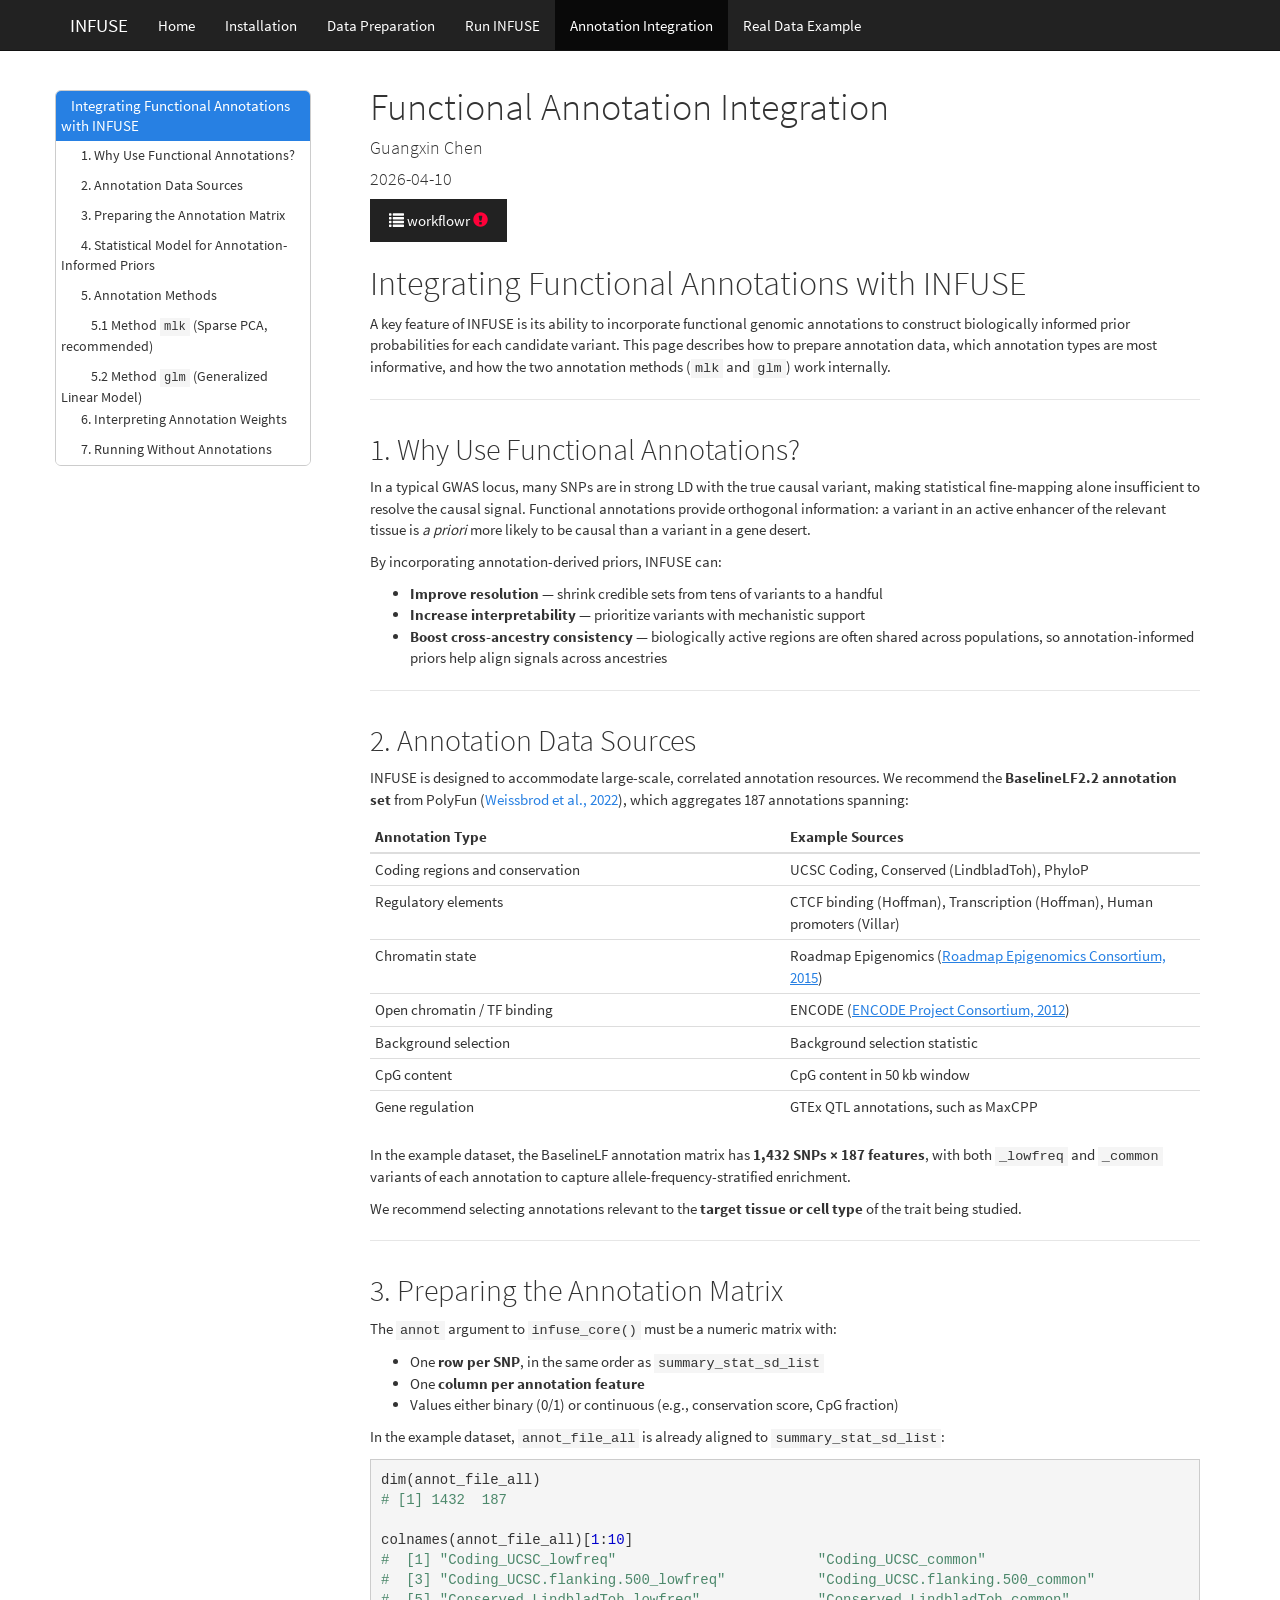
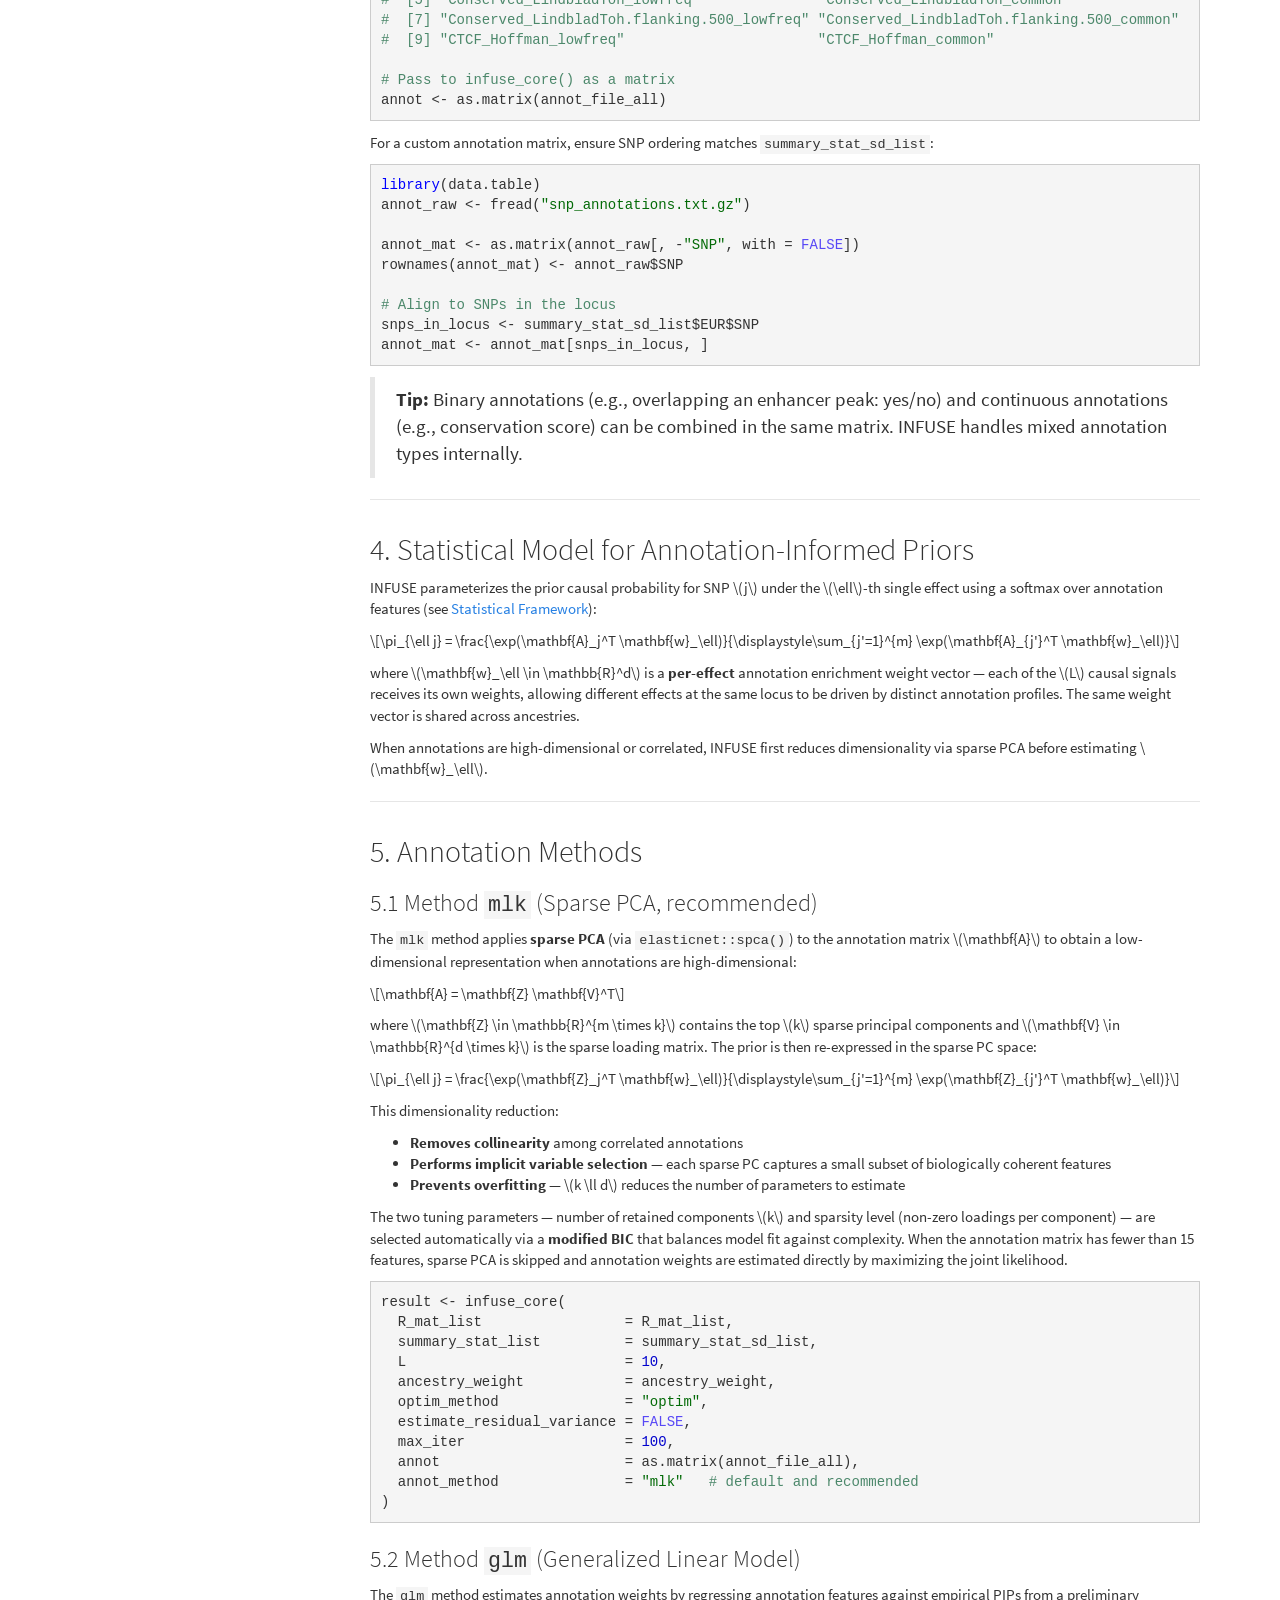
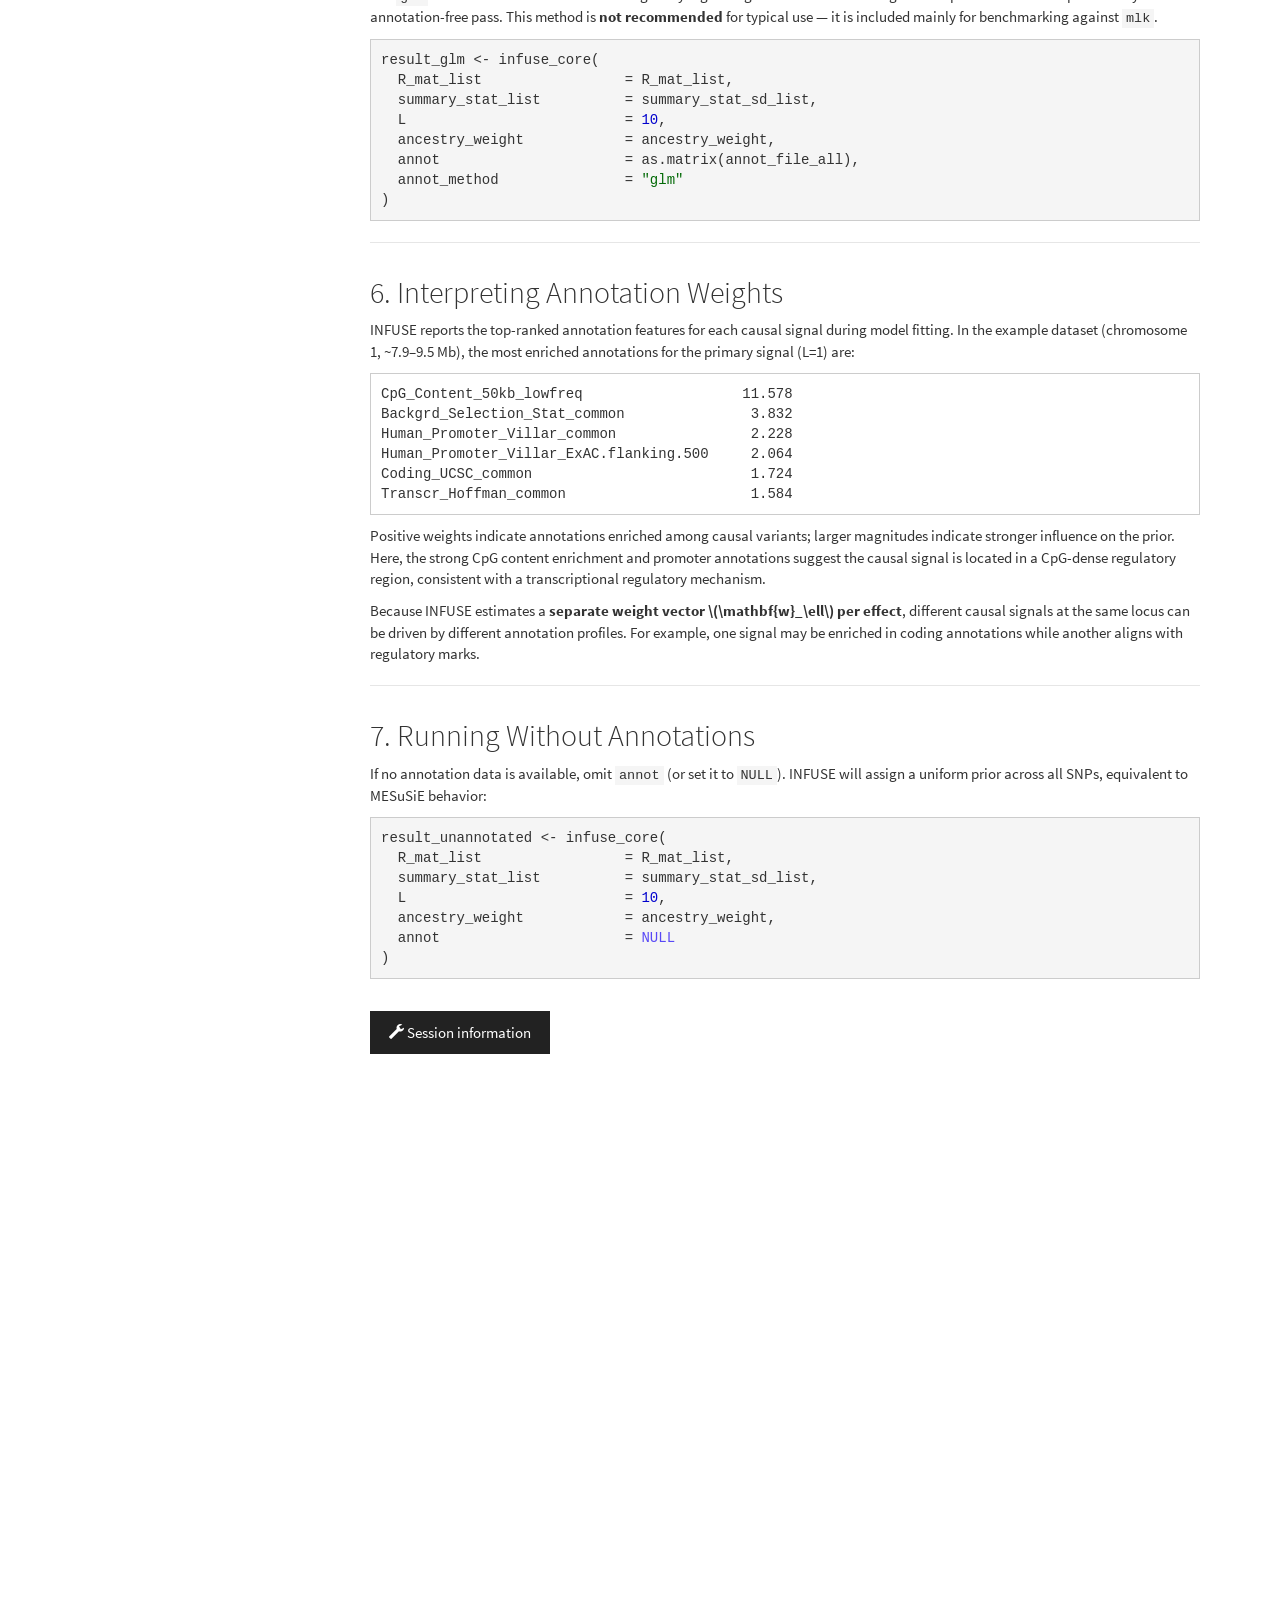
==== docs/annotation_integration.html @ 23356cb2 "Add INFUSE website (workflowr project) on gh-pages branch" ====
<!DOCTYPE html>

<html>

<head>

<meta charset="utf-8" />
<meta name="generator" content="pandoc" />
<meta http-equiv="X-UA-Compatible" content="IE=EDGE" />


<meta name="author" content="Guangxin Chen" />

<meta name="date" content="2026-04-10" />

<title>Functional Annotation Integration</title>

<script src="site_libs/header-attrs-2.28/header-attrs.js"></script>
<script src="site_libs/jquery-3.6.0/jquery-3.6.0.min.js"></script>
<meta name="viewport" content="width=device-width, initial-scale=1" />
<link href="site_libs/bootstrap-3.3.5/css/cosmo.min.css" rel="stylesheet" />
<script src="site_libs/bootstrap-3.3.5/js/bootstrap.min.js"></script>
<script src="site_libs/bootstrap-3.3.5/shim/html5shiv.min.js"></script>
<script src="site_libs/bootstrap-3.3.5/shim/respond.min.js"></script>
<style>h1 {font-size: 34px;}
       h1.title {font-size: 38px;}
       h2 {font-size: 30px;}
       h3 {font-size: 24px;}
       h4 {font-size: 18px;}
       h5 {font-size: 16px;}
       h6 {font-size: 12px;}
       code {color: inherit; background-color: rgba(0, 0, 0, 0.04);}
       pre:not([class]) { background-color: white }</style>
<script src="site_libs/jqueryui-1.13.2/jquery-ui.min.js"></script>
<link href="site_libs/tocify-1.9.1/jquery.tocify.css" rel="stylesheet" />
<script src="site_libs/tocify-1.9.1/jquery.tocify.js"></script>
<script src="site_libs/navigation-1.1/tabsets.js"></script>
<link href="site_libs/highlightjs-9.12.0/textmate.css" rel="stylesheet" />
<script src="site_libs/highlightjs-9.12.0/highlight.js"></script>

<link rel="icon" href="https://github.com/workflowr/workflowr-assets/raw/main/img/reproducible.png">
<!-- Add a small amount of space between sections. -->
<style type="text/css">
div.section {
  padding-top: 12px;
}
</style>



<style type="text/css">
  code{white-space: pre-wrap;}
  span.smallcaps{font-variant: small-caps;}
  span.underline{text-decoration: underline;}
  div.column{display: inline-block; vertical-align: top; width: 50%;}
  div.hanging-indent{margin-left: 1.5em; text-indent: -1.5em;}
  ul.task-list{list-style: none;}
    </style>

<style type="text/css">code{white-space: pre;}</style>
<script type="text/javascript">
if (window.hljs) {
  hljs.configure({languages: []});
  hljs.initHighlightingOnLoad();
  if (document.readyState && document.readyState === "complete") {
    window.setTimeout(function() { hljs.initHighlighting(); }, 0);
  }
}
</script>






<link rel="stylesheet" href="custom.css" type="text/css" />



<style type = "text/css">
.main-container {
  max-width: 940px;
  margin-left: auto;
  margin-right: auto;
}
img {
  max-width:100%;
}
.tabbed-pane {
  padding-top: 12px;
}
.html-widget {
  margin-bottom: 20px;
}
button.code-folding-btn:focus {
  outline: none;
}
summary {
  display: list-item;
}
details > summary > p:only-child {
  display: inline;
}
pre code {
  padding: 0;
}
</style>


<style type="text/css">
.dropdown-submenu {
  position: relative;
}
.dropdown-submenu>.dropdown-menu {
  top: 0;
  left: 100%;
  margin-top: -6px;
  margin-left: -1px;
  border-radius: 0 6px 6px 6px;
}
.dropdown-submenu:hover>.dropdown-menu {
  display: block;
}
.dropdown-submenu>a:after {
  display: block;
  content: " ";
  float: right;
  width: 0;
  height: 0;
  border-color: transparent;
  border-style: solid;
  border-width: 5px 0 5px 5px;
  border-left-color: #cccccc;
  margin-top: 5px;
  margin-right: -10px;
}
.dropdown-submenu:hover>a:after {
  border-left-color: #adb5bd;
}
.dropdown-submenu.pull-left {
  float: none;
}
.dropdown-submenu.pull-left>.dropdown-menu {
  left: -100%;
  margin-left: 10px;
  border-radius: 6px 0 6px 6px;
}
</style>

<script type="text/javascript">
// manage active state of menu based on current page
$(document).ready(function () {
  // active menu anchor
  href = window.location.pathname
  href = href.substr(href.lastIndexOf('/') + 1)
  if (href === "")
    href = "index.html";
  var menuAnchor = $('a[href="' + href + '"]');

  // mark the anchor link active (and if it's in a dropdown, also mark that active)
  var dropdown = menuAnchor.closest('li.dropdown');
  if (window.bootstrap) { // Bootstrap 4+
    menuAnchor.addClass('active');
    dropdown.find('> .dropdown-toggle').addClass('active');
  } else { // Bootstrap 3
    menuAnchor.parent().addClass('active');
    dropdown.addClass('active');
  }

  // Navbar adjustments
  var navHeight = $(".navbar").first().height() + 15;
  var style = document.createElement('style');
  var pt = "padding-top: " + navHeight + "px; ";
  var mt = "margin-top: -" + navHeight + "px; ";
  var css = "";
  // offset scroll position for anchor links (for fixed navbar)
  for (var i = 1; i <= 6; i++) {
    css += ".section h" + i + "{ " + pt + mt + "}\n";
  }
  style.innerHTML = "body {" + pt + "padding-bottom: 40px; }\n" + css;
  document.head.appendChild(style);
});
</script>

<!-- tabsets -->

<style type="text/css">
.tabset-dropdown > .nav-tabs {
  display: inline-table;
  max-height: 500px;
  min-height: 44px;
  overflow-y: auto;
  border: 1px solid #ddd;
  border-radius: 4px;
}

.tabset-dropdown > .nav-tabs > li.active:before, .tabset-dropdown > .nav-tabs.nav-tabs-open:before {
  content: "\e259";
  font-family: 'Glyphicons Halflings';
  display: inline-block;
  padding: 10px;
  border-right: 1px solid #ddd;
}

.tabset-dropdown > .nav-tabs.nav-tabs-open > li.active:before {
  content: "\e258";
  font-family: 'Glyphicons Halflings';
  border: none;
}

.tabset-dropdown > .nav-tabs > li.active {
  display: block;
}

.tabset-dropdown > .nav-tabs > li > a,
.tabset-dropdown > .nav-tabs > li > a:focus,
.tabset-dropdown > .nav-tabs > li > a:hover {
  border: none;
  display: inline-block;
  border-radius: 4px;
  background-color: transparent;
}

.tabset-dropdown > .nav-tabs.nav-tabs-open > li {
  display: block;
  float: none;
}

.tabset-dropdown > .nav-tabs > li {
  display: none;
}
</style>

<!-- code folding -->



<style type="text/css">

#TOC {
  margin: 25px 0px 20px 0px;
}
@media (max-width: 768px) {
#TOC {
  position: relative;
  width: 100%;
}
}

@media print {
.toc-content {
  /* see https://github.com/w3c/csswg-drafts/issues/4434 */
  float: right;
}
}

.toc-content {
  padding-left: 30px;
  padding-right: 40px;
}

div.main-container {
  max-width: 1200px;
}

div.tocify {
  width: 20%;
  max-width: 260px;
  max-height: 85%;
}

@media (min-width: 768px) and (max-width: 991px) {
  div.tocify {
    width: 25%;
  }
}

@media (max-width: 767px) {
  div.tocify {
    width: 100%;
    max-width: none;
  }
}

.tocify ul, .tocify li {
  line-height: 20px;
}

.tocify-subheader .tocify-item {
  font-size: 0.90em;
}

.tocify .list-group-item {
  border-radius: 0px;
}


</style>



</head>

<body>


<div class="container-fluid main-container">


<!-- setup 3col/9col grid for toc_float and main content  -->
<div class="row">
<div class="col-xs-12 col-sm-4 col-md-3">
<div id="TOC" class="tocify">
</div>
</div>

<div class="toc-content col-xs-12 col-sm-8 col-md-9">




<div class="navbar navbar-default  navbar-fixed-top" role="navigation">
  <div class="container">
    <div class="navbar-header">
      <button type="button" class="navbar-toggle collapsed" data-toggle="collapse" data-bs-toggle="collapse" data-target="#navbar" data-bs-target="#navbar">
        <span class="icon-bar"></span>
        <span class="icon-bar"></span>
        <span class="icon-bar"></span>
      </button>
      <a class="navbar-brand" href="index.html">INFUSE</a>
    </div>
    <div id="navbar" class="navbar-collapse collapse">
      <ul class="nav navbar-nav">
        <li>
  <a href="index.html">Home</a>
</li>
<li>
  <a href="installation.html">Installation</a>
</li>
<li>
  <a href="Data_prepare.html">Data Preparation</a>
</li>
<li>
  <a href="Run_INFUSE.html">Run INFUSE</a>
</li>
<li>
  <a href="annotation_integration.html">Annotation Integration</a>
</li>
<li>
  <a href="real_data_example.html">Real Data Example</a>
</li>
      </ul>
      <ul class="nav navbar-nav navbar-right">
        
      </ul>
    </div><!--/.nav-collapse -->
  </div><!--/.container -->
</div><!--/.navbar -->

<div id="header">



<h1 class="title toc-ignore">Functional Annotation Integration</h1>
<h4 class="author">Guangxin Chen</h4>
<h4 class="date">2026-04-10</h4>

</div>


<p>
<button type="button" class="btn btn-default btn-workflowr btn-workflowr-report" data-toggle="collapse" data-target="#workflowr-report">
<span class="glyphicon glyphicon-list" aria-hidden="true"></span>
workflowr <span class="glyphicon glyphicon-exclamation-sign text-danger"
aria-hidden="true"></span>
</button>
</p>
<div id="workflowr-report" class="collapse">
<ul class="nav nav-tabs">
<li class="active">
<a data-toggle="tab" href="#summary">Summary</a>
</li>
<li>
<a data-toggle="tab" href="#checks"> Checks <span
class="glyphicon glyphicon-exclamation-sign text-danger"
aria-hidden="true"></span> </a>
</li>
<li>
<a data-toggle="tab" href="#versions">Past versions</a>
</li>
</ul>
<div class="tab-content">
<div id="summary" class="tab-pane fade in active">
<p>
<strong>Last updated:</strong> 2026-05-20
</p>
<p>
<strong>Checks:</strong> <span
class="glyphicon glyphicon-ok text-success" aria-hidden="true"></span> 6
<span class="glyphicon glyphicon-exclamation-sign text-danger"
aria-hidden="true"></span> 1
</p>
<p>
<strong>Knit directory:</strong> <code>INFUSE_website/</code> <span
class="glyphicon glyphicon-question-sign" aria-hidden="true"
title="This is the local directory in which the code in this file was executed.">
</span>
</p>
<p>
This reproducible <a href="https://rmarkdown.rstudio.com">R Markdown</a>
analysis was created with <a
  href="https://github.com/workflowr/workflowr">workflowr</a> (version
1.7.2). The <em>Checks</em> tab describes the reproducibility checks
that were applied when the results were created. The <em>Past
versions</em> tab lists the development history.
</p>
<hr>
</div>
<div id="checks" class="tab-pane fade">
<div id="workflowr-checks" class="panel-group">
<div class="panel panel-default">
<div class="panel-heading">
<p class="panel-title">
<a data-toggle="collapse" data-parent="#workflowr-checks" href="#strongRMarkdownfilestronguncommittedchanges">
<span class="glyphicon glyphicon-exclamation-sign text-danger"
aria-hidden="true"></span> <strong>R Markdown file:</strong> uncommitted
changes </a>
</p>
</div>
<div id="strongRMarkdownfilestronguncommittedchanges"
class="panel-collapse collapse">
<div class="panel-body">
<p>The R Markdown is untracked by Git. To know which version of the R
Markdown file created these results, you’ll want to first commit it to
the Git repo. If you’re still working on the analysis, you can ignore
this warning. When you’re finished, you can run
<code>wflow_publish</code> to commit the R Markdown file and build the
HTML.</p>
</div>
</div>
</div>
<div class="panel panel-default">
<div class="panel-heading">
<p class="panel-title">
<a data-toggle="collapse" data-parent="#workflowr-checks" href="#strongEnvironmentstrongempty">
<span class="glyphicon glyphicon-ok text-success"
aria-hidden="true"></span> <strong>Environment:</strong> empty </a>
</p>
</div>
<div id="strongEnvironmentstrongempty" class="panel-collapse collapse">
<div class="panel-body">
<p>Great job! The global environment was empty. Objects defined in the
global environment can affect the analysis in your R Markdown file in
unknown ways. For reproduciblity it’s best to always run the code in an
empty environment.</p>
</div>
</div>
</div>
<div class="panel panel-default">
<div class="panel-heading">
<p class="panel-title">
<a data-toggle="collapse" data-parent="#workflowr-checks" href="#strongSeedstrongcodesetseed20260410code">
<span class="glyphicon glyphicon-ok text-success"
aria-hidden="true"></span> <strong>Seed:</strong>
<code>set.seed(20260410)</code> </a>
</p>
</div>
<div id="strongSeedstrongcodesetseed20260410code"
class="panel-collapse collapse">
<div class="panel-body">
<p>The command <code>set.seed(20260410)</code> was run prior to running
the code in the R Markdown file. Setting a seed ensures that any results
that rely on randomness, e.g. subsampling or permutations, are
reproducible.</p>
</div>
</div>
</div>
<div class="panel panel-default">
<div class="panel-heading">
<p class="panel-title">
<a data-toggle="collapse" data-parent="#workflowr-checks" href="#strongSessioninformationstrongrecorded">
<span class="glyphicon glyphicon-ok text-success"
aria-hidden="true"></span> <strong>Session information:</strong>
recorded </a>
</p>
</div>
<div id="strongSessioninformationstrongrecorded"
class="panel-collapse collapse">
<div class="panel-body">
<p>Great job! Recording the operating system, R version, and package
versions is critical for reproducibility.</p>
</div>
</div>
</div>
<div class="panel panel-default">
<div class="panel-heading">
<p class="panel-title">
<a data-toggle="collapse" data-parent="#workflowr-checks" href="#strongCachestrongnone">
<span class="glyphicon glyphicon-ok text-success"
aria-hidden="true"></span> <strong>Cache:</strong> none </a>
</p>
</div>
<div id="strongCachestrongnone" class="panel-collapse collapse">
<div class="panel-body">
<p>Nice! There were no cached chunks for this analysis, so you can be
confident that you successfully produced the results during this
run.</p>
</div>
</div>
</div>
<div class="panel panel-default">
<div class="panel-heading">
<p class="panel-title">
<a data-toggle="collapse" data-parent="#workflowr-checks" href="#strongFilepathsstrongrelative">
<span class="glyphicon glyphicon-ok text-success"
aria-hidden="true"></span> <strong>File paths:</strong> relative </a>
</p>
</div>
<div id="strongFilepathsstrongrelative" class="panel-collapse collapse">
<div class="panel-body">
<p>Great job! Using relative paths to the files within your workflowr
project makes it easier to run your code on other machines.</p>
</div>
</div>
</div>
<div class="panel panel-default">
<div class="panel-heading">
<p class="panel-title">
<a data-toggle="collapse" data-parent="#workflowr-checks" href="#strongRepositoryversionstrongf46ac6d">
<span class="glyphicon glyphicon-ok text-success"
aria-hidden="true"></span> <strong>Repository version:</strong> f46ac6d
</a>
</p>
</div>
<div id="strongRepositoryversionstrongf46ac6d"
class="panel-collapse collapse">
<div class="panel-body">
<p>
Great! You are using Git for version control. Tracking code development
and connecting the code version to the results is critical for
reproducibility.
</p>
<p>
The results in this page were generated with repository version f46ac6d.
See the <em>Past versions</em> tab to see a history of the changes made
to the R Markdown and HTML files.
</p>
<p>
Note that you need to be careful to ensure that all relevant files for
the analysis have been committed to Git prior to generating the results
(you can use <code>wflow_publish</code> or
<code>wflow_git_commit</code>). workflowr only checks the R Markdown
file, but you know if there are other scripts or data files that it
depends on. Below is the status of the Git repository when the results
were generated:
</p>
<pre><code>
Ignored files:
    Ignored:    .claude/
    Ignored:    analysis/INFUSE.png

Untracked files:
    Untracked:  MAFPC_method_guangxin_revision_4.docx
    Untracked:  analysis/Data_prepare.Rmd
    Untracked:  analysis/Run_INFUSE.Rmd
    Untracked:  analysis/annotation_integration.Rmd
    Untracked:  analysis/custom.css
    Untracked:  analysis/installation.Rmd
    Untracked:  analysis/real_data_example.Rmd
    Untracked:  build_site.R
    Untracked:  code/data_prep_utils.R
    Untracked:  code/plot_utils.R

Unstaged changes:
    Modified:   analysis/_site.yml

</code></pre>
<p>
Note that any generated files, e.g. HTML, png, CSS, etc., are not
included in this status report because it is ok for generated content to
have uncommitted changes.
</p>
</div>
</div>
</div>
</div>
<hr>
</div>
<div id="versions" class="tab-pane fade">
<p>
There are no past versions. Publish this analysis with
<code>wflow_publish()</code> to start tracking its development.
</p>
<hr>
</div>
</div>
</div>
<div id="integrating-functional-annotations-with-infuse"
class="section level1">
<h1>Integrating Functional Annotations with INFUSE</h1>
<p>A key feature of INFUSE is its ability to incorporate functional
genomic annotations to construct biologically informed prior
probabilities for each candidate variant. This page describes how to
prepare annotation data, which annotation types are most informative,
and how the two annotation methods (<code>mlk</code> and
<code>glm</code>) work internally.</p>
<hr />
<div id="why-use-functional-annotations" class="section level2">
<h2>1. Why Use Functional Annotations?</h2>
<p>In a typical GWAS locus, many SNPs are in strong LD with the true
causal variant, making statistical fine-mapping alone insufficient to
resolve the causal signal. Functional annotations provide orthogonal
information: a variant in an active enhancer of the relevant tissue is
<em>a priori</em> more likely to be causal than a variant in a gene
desert.</p>
<p>By incorporating annotation-derived priors, INFUSE can:</p>
<ul>
<li><strong>Improve resolution</strong> — shrink credible sets from tens
of variants to a handful</li>
<li><strong>Increase interpretability</strong> — prioritize variants
with mechanistic support</li>
<li><strong>Boost cross-ancestry consistency</strong> — biologically
active regions are often shared across populations, so
annotation-informed priors help align signals across ancestries</li>
</ul>
<hr />
</div>
<div id="annotation-data-sources" class="section level2">
<h2>2. Annotation Data Sources</h2>
<p>INFUSE is designed to accommodate large-scale, correlated annotation
resources. We recommend the <strong>BaselineLF2.2 annotation
set</strong> from PolyFun (<a
href="https://www.nature.com/articles/s41588-020-00735-5">Weissbrod et
al., 2022</a>), which aggregates 187 annotations spanning:</p>
<table>
<colgroup>
<col width="50%" />
<col width="50%" />
</colgroup>
<thead>
<tr class="header">
<th align="left">Annotation Type</th>
<th align="left">Example Sources</th>
</tr>
</thead>
<tbody>
<tr class="odd">
<td align="left">Coding regions and conservation</td>
<td align="left">UCSC Coding, Conserved (LindbladToh), PhyloP</td>
</tr>
<tr class="even">
<td align="left">Regulatory elements</td>
<td align="left">CTCF binding (Hoffman), Transcription (Hoffman), Human
promoters (Villar)</td>
</tr>
<tr class="odd">
<td align="left">Chromatin state</td>
<td align="left">Roadmap Epigenomics (<a
href="https://doi.org/10.1038/nature14248">Roadmap Epigenomics
Consortium, 2015</a>)</td>
</tr>
<tr class="even">
<td align="left">Open chromatin / TF binding</td>
<td align="left">ENCODE (<a
href="https://doi.org/10.1038/nature11247">ENCODE Project Consortium,
2012</a>)</td>
</tr>
<tr class="odd">
<td align="left">Background selection</td>
<td align="left">Background selection statistic</td>
</tr>
<tr class="even">
<td align="left">CpG content</td>
<td align="left">CpG content in 50 kb window</td>
</tr>
<tr class="odd">
<td align="left">Gene regulation</td>
<td align="left">GTEx QTL annotations, such as MaxCPP</td>
</tr>
</tbody>
</table>
<p>In the example dataset, the BaselineLF annotation matrix has
<strong>1,432 SNPs × 187 features</strong>, with both
<code>_lowfreq</code> and <code>_common</code> variants of each
annotation to capture allele-frequency-stratified enrichment.</p>
<p>We recommend selecting annotations relevant to the <strong>target
tissue or cell type</strong> of the trait being studied.</p>
<hr />
</div>
<div id="preparing-the-annotation-matrix" class="section level2">
<h2>3. Preparing the Annotation Matrix</h2>
<p>The <code>annot</code> argument to <code>infuse_core()</code> must be
a numeric matrix with:</p>
<ul>
<li>One <strong>row per SNP</strong>, in the same order as
<code>summary_stat_sd_list</code></li>
<li>One <strong>column per annotation feature</strong></li>
<li>Values either binary (0/1) or continuous (e.g., conservation score,
CpG fraction)</li>
</ul>
<p>In the example dataset, <code>annot_file_all</code> is already
aligned to <code>summary_stat_sd_list</code>:</p>
<pre class="r"><code>dim(annot_file_all)
# [1] 1432  187

colnames(annot_file_all)[1:10]
#  [1] &quot;Coding_UCSC_lowfreq&quot;                        &quot;Coding_UCSC_common&quot;
#  [3] &quot;Coding_UCSC.flanking.500_lowfreq&quot;           &quot;Coding_UCSC.flanking.500_common&quot;
#  [5] &quot;Conserved_LindbladToh_lowfreq&quot;              &quot;Conserved_LindbladToh_common&quot;
#  [7] &quot;Conserved_LindbladToh.flanking.500_lowfreq&quot; &quot;Conserved_LindbladToh.flanking.500_common&quot;
#  [9] &quot;CTCF_Hoffman_lowfreq&quot;                       &quot;CTCF_Hoffman_common&quot;

# Pass to infuse_core() as a matrix
annot &lt;- as.matrix(annot_file_all)</code></pre>
<p>For a custom annotation matrix, ensure SNP ordering matches
<code>summary_stat_sd_list</code>:</p>
<pre class="r"><code>library(data.table)
annot_raw &lt;- fread(&quot;snp_annotations.txt.gz&quot;)

annot_mat &lt;- as.matrix(annot_raw[, -&quot;SNP&quot;, with = FALSE])
rownames(annot_mat) &lt;- annot_raw$SNP

# Align to SNPs in the locus
snps_in_locus &lt;- summary_stat_sd_list$EUR$SNP
annot_mat &lt;- annot_mat[snps_in_locus, ]</code></pre>
<blockquote>
<p><strong>Tip:</strong> Binary annotations (e.g., overlapping an
enhancer peak: yes/no) and continuous annotations (e.g., conservation
score) can be combined in the same matrix. INFUSE handles mixed
annotation types internally.</p>
</blockquote>
<hr />
</div>
<div id="statistical-model-for-annotation-informed-priors"
class="section level2">
<h2>4. Statistical Model for Annotation-Informed Priors</h2>
<p>INFUSE parameterizes the prior causal probability for SNP <span
class="math inline">\(j\)</span> under the <span
class="math inline">\(\ell\)</span>-th single effect using a softmax
over annotation features (see <a href="index.html">Statistical
Framework</a>):</p>
<p><span class="math display">\[\pi_{\ell j} = \frac{\exp(\mathbf{A}_j^T
\mathbf{w}_\ell)}{\displaystyle\sum_{j&#39;=1}^{m}
\exp(\mathbf{A}_{j&#39;}^T \mathbf{w}_\ell)}\]</span></p>
<p>where <span class="math inline">\(\mathbf{w}_\ell \in
\mathbb{R}^d\)</span> is a <strong>per-effect</strong> annotation
enrichment weight vector — each of the <span
class="math inline">\(L\)</span> causal signals receives its own
weights, allowing different effects at the same locus to be driven by
distinct annotation profiles. The same weight vector is shared across
ancestries.</p>
<p>When annotations are high-dimensional or correlated, INFUSE first
reduces dimensionality via sparse PCA before estimating <span
class="math inline">\(\mathbf{w}_\ell\)</span>.</p>
<hr />
</div>
<div id="annotation-methods" class="section level2">
<h2>5. Annotation Methods</h2>
<div id="method-mlk-sparse-pca-recommended" class="section level3">
<h3>5.1 Method <code>mlk</code> (Sparse PCA, recommended)</h3>
<p>The <code>mlk</code> method applies <strong>sparse PCA</strong> (via
<code>elasticnet::spca()</code>) to the annotation matrix <span
class="math inline">\(\mathbf{A}\)</span> to obtain a low-dimensional
representation when annotations are high-dimensional:</p>
<p><span class="math display">\[\mathbf{A} = \mathbf{Z}
\mathbf{V}^T\]</span></p>
<p>where <span class="math inline">\(\mathbf{Z} \in \mathbb{R}^{m \times
k}\)</span> contains the top <span class="math inline">\(k\)</span>
sparse principal components and <span class="math inline">\(\mathbf{V}
\in \mathbb{R}^{d \times k}\)</span> is the sparse loading matrix. The
prior is then re-expressed in the sparse PC space:</p>
<p><span class="math display">\[\pi_{\ell j} = \frac{\exp(\mathbf{Z}_j^T
\mathbf{w}_\ell)}{\displaystyle\sum_{j&#39;=1}^{m}
\exp(\mathbf{Z}_{j&#39;}^T \mathbf{w}_\ell)}\]</span></p>
<p>This dimensionality reduction:</p>
<ul>
<li><strong>Removes collinearity</strong> among correlated
annotations</li>
<li><strong>Performs implicit variable selection</strong> — each sparse
PC captures a small subset of biologically coherent features</li>
<li><strong>Prevents overfitting</strong> — <span
class="math inline">\(k \ll d\)</span> reduces the number of parameters
to estimate</li>
</ul>
<p>The two tuning parameters — number of retained components <span
class="math inline">\(k\)</span> and sparsity level (non-zero loadings
per component) — are selected automatically via a <strong>modified
BIC</strong> that balances model fit against complexity. When the
annotation matrix has fewer than 15 features, sparse PCA is skipped and
annotation weights are estimated directly by maximizing the joint
likelihood.</p>
<pre class="r"><code>result &lt;- infuse_core(
  R_mat_list                 = R_mat_list,
  summary_stat_list          = summary_stat_sd_list,
  L                          = 10,
  ancestry_weight            = ancestry_weight,
  optim_method               = &quot;optim&quot;,
  estimate_residual_variance = FALSE,
  max_iter                   = 100,
  annot                      = as.matrix(annot_file_all),
  annot_method               = &quot;mlk&quot;   # default and recommended
)</code></pre>
</div>
<div id="method-glm-generalized-linear-model" class="section level3">
<h3>5.2 Method <code>glm</code> (Generalized Linear Model)</h3>
<p>The <code>glm</code> method estimates annotation weights by
regressing annotation features against empirical PIPs from a preliminary
annotation-free pass. This method is <strong>not recommended</strong>
for typical use — it is included mainly for benchmarking against
<code>mlk</code>.</p>
<pre class="r"><code>result_glm &lt;- infuse_core(
  R_mat_list                 = R_mat_list,
  summary_stat_list          = summary_stat_sd_list,
  L                          = 10,
  ancestry_weight            = ancestry_weight,
  annot                      = as.matrix(annot_file_all),
  annot_method               = &quot;glm&quot;
)</code></pre>
<hr />
</div>
</div>
<div id="interpreting-annotation-weights" class="section level2">
<h2>6. Interpreting Annotation Weights</h2>
<p>INFUSE reports the top-ranked annotation features for each causal
signal during model fitting. In the example dataset (chromosome 1,
~7.9–9.5 Mb), the most enriched annotations for the primary signal (L=1)
are:</p>
<pre><code>CpG_Content_50kb_lowfreq                   11.578
Backgrd_Selection_Stat_common               3.832
Human_Promoter_Villar_common                2.228
Human_Promoter_Villar_ExAC.flanking.500     2.064
Coding_UCSC_common                          1.724
Transcr_Hoffman_common                      1.584</code></pre>
<p>Positive weights indicate annotations enriched among causal variants;
larger magnitudes indicate stronger influence on the prior. Here, the
strong CpG content enrichment and promoter annotations suggest the
causal signal is located in a CpG-dense regulatory region, consistent
with a transcriptional regulatory mechanism.</p>
<p>Because INFUSE estimates a <strong>separate weight vector <span
class="math inline">\(\mathbf{w}_\ell\)</span> per effect</strong>,
different causal signals at the same locus can be driven by different
annotation profiles. For example, one signal may be enriched in coding
annotations while another aligns with regulatory marks.</p>
<hr />
</div>
<div id="running-without-annotations" class="section level2">
<h2>7. Running Without Annotations</h2>
<p>If no annotation data is available, omit <code>annot</code> (or set
it to <code>NULL</code>). INFUSE will assign a uniform prior across all
SNPs, equivalent to MESuSiE behavior:</p>
<pre class="r"><code>result_unannotated &lt;- infuse_core(
  R_mat_list                 = R_mat_list,
  summary_stat_list          = summary_stat_sd_list,
  L                          = 10,
  ancestry_weight            = ancestry_weight,
  annot                      = NULL
)</code></pre>
<br>
<p>
<button type="button" class="btn btn-default btn-workflowr btn-workflowr-sessioninfo" data-toggle="collapse" data-target="#workflowr-sessioninfo" style="display: block;">
<span class="glyphicon glyphicon-wrench" aria-hidden="true"></span>
Session information
</button>
</p>
<div id="workflowr-sessioninfo" class="collapse">
<pre class="r"><code>sessionInfo()</code></pre>
<pre><code>R version 4.2.2 (2022-10-31)
Platform: x86_64-pc-linux-gnu (64-bit)
Running under: Rocky Linux 8.10 (Green Obsidian)

Matrix products: default
BLAS/LAPACK: /apps/spack/negishi/apps/openblas/0.3.21-gcc-12.2.0-lzvicim/lib/libopenblas_zenp-r0.3.21.so

locale:
 [1] LC_CTYPE=en_US.UTF-8       LC_NUMERIC=C              
 [3] LC_TIME=en_US.UTF-8        LC_COLLATE=en_US.UTF-8    
 [5] LC_MONETARY=en_US.UTF-8    LC_MESSAGES=en_US.UTF-8   
 [7] LC_PAPER=en_US.UTF-8       LC_NAME=C                 
 [9] LC_ADDRESS=C               LC_TELEPHONE=C            
[11] LC_MEASUREMENT=en_US.UTF-8 LC_IDENTIFICATION=C       

attached base packages:
[1] stats     graphics  grDevices utils     datasets  methods   base     

other attached packages:
[1] workflowr_1.7.2

loaded via a namespace (and not attached):
 [1] Rcpp_1.1.1        compiler_4.2.2    pillar_1.9.0      bslib_0.8.0      
 [5] later_1.3.2       git2r_0.36.2      jquerylib_0.1.4   tools_4.2.2      
 [9] getPass_0.2-4     digest_0.6.37     jsonlite_2.0.0    evaluate_1.0.5   
[13] lifecycle_1.0.5   tibble_3.2.1      pkgconfig_2.0.3   rlang_1.2.0      
[17] cli_3.6.3         rstudioapi_0.14   yaml_2.3.10       xfun_0.48        
[21] fastmap_1.2.0     httr_1.4.7        stringr_1.5.1     knitr_1.48       
[25] fs_2.0.1          vctrs_0.6.5       sass_0.4.9        rprojroot_2.1.1  
[29] glue_1.8.0        R6_2.6.1          processx_3.8.7    fansi_1.0.6      
[33] rmarkdown_2.28    callr_3.7.6       magrittr_2.0.3    whisker_0.4      
[37] ps_1.9.2          promises_1.3.0    htmltools_0.5.8.1 httpuv_1.6.6     
[41] utf8_1.2.4        stringi_1.8.4     cachem_1.1.0     </code></pre>
</div>
</div>
</div>
</div>
</div>
</div>
</div>
</div>


<!-- Adjust MathJax settings so that all math formulae are shown using
TeX fonts only; see
https://docs.mathjax.org/en/latest/web/configuration.html. This will make
the presentation more consistent at the cost of the webpage sometimes
taking slightly longer to load. Note that this only works because the
footer is added to webpages before the MathJax javascript. -->
<script type="text/x-mathjax-config">
  MathJax.Hub.Config({
    "HTML-CSS": { availableFonts: ["TeX"] }
  });
</script>




</div>
</div>

</div>

<script>

// add bootstrap table styles to pandoc tables
function bootstrapStylePandocTables() {
  $('tr.odd').parent('tbody').parent('table').addClass('table table-condensed');
}
$(document).ready(function () {
  bootstrapStylePandocTables();
});


</script>

<!-- tabsets -->

<script>
$(document).ready(function () {
  window.buildTabsets("TOC");
});

$(document).ready(function () {
  $('.tabset-dropdown > .nav-tabs > li').click(function () {
    $(this).parent().toggleClass('nav-tabs-open');
  });
});
</script>

<!-- code folding -->

<script>
$(document).ready(function ()  {

    // temporarily add toc-ignore selector to headers for the consistency with Pandoc
    $('.unlisted.unnumbered').addClass('toc-ignore')

    // move toc-ignore selectors from section div to header
    $('div.section.toc-ignore')
        .removeClass('toc-ignore')
        .children('h1,h2,h3,h4,h5').addClass('toc-ignore');

    // establish options
    var options = {
      selectors: "h1,h2,h3",
      theme: "bootstrap3",
      context: '.toc-content',
      hashGenerator: function (text) {
        return text.replace(/[.\\/?&!#<>]/g, '').replace(/\s/g, '_');
      },
      ignoreSelector: ".toc-ignore",
      scrollTo: 0
    };
    options.showAndHide = true;
    options.smoothScroll = true;

    // tocify
    var toc = $("#TOC").tocify(options).data("toc-tocify");
});
</script>

<!-- dynamically load mathjax for compatibility with self-contained -->
<script>
  (function () {
    var script = document.createElement("script");
    script.type = "text/javascript";
    script.src  = "https://mathjax.rstudio.com/latest/MathJax.js?config=TeX-AMS-MML_HTMLorMML";
    document.getElementsByTagName("head")[0].appendChild(script);
  })();
</script>

</body>
</html>
---- docs/site_libs/bootstrap-3.3.5/css/cosmo.min.css ----
@font-face {
  font-family: 'Source Sans Pro';
  font-style: normal;
  font-weight: 300;
  src: url(fonts/SourceSansProLight.ttf) format('truetype');
}
@font-face {
  font-family: 'Source Sans Pro';
  font-style: normal;
  font-weight: 400;
  src: url(fonts/SourceSansPro.ttf) format('truetype');
}
@font-face {
  font-family: 'Source Sans Pro';
  font-style: normal;
  font-weight: 700;
  src: url(fonts/SourceSansProBold.ttf) format('truetype');
}

/*!
 * bootswatch v3.3.6
 * Homepage: http://bootswatch.com
 * Copyright 2012-2015 Thomas Park
 * Licensed under MIT
 * Based on Bootstrap
*//*!
 * Bootstrap v3.3.6 (http://getbootstrap.com)
 * Copyright 2011-2015 Twitter, Inc.
 * Licensed under MIT (https://github.com/twbs/bootstrap/blob/master/LICENSE)
 *//*! normalize.css v3.0.3 | MIT License | github.com/necolas/normalize.css */html{font-family:sans-serif;-ms-text-size-adjust:100%;-webkit-text-size-adjust:100%}body{margin:0}article,aside,details,figcaption,figure,footer,header,hgroup,main,menu,nav,section,summary{display:block}audio,canvas,progress,video{display:inline-block;vertical-align:baseline}audio:not([controls]){display:none;height:0}[hidden],template{display:none}a{background-color:transparent}a:active,a:hover{outline:0}abbr[title]{border-bottom:1px dotted}b,strong{font-weight:bold}dfn{font-style:italic}h1{font-size:2em;margin:0.67em 0}mark{background:#ff0;color:#000}small{font-size:80%}sub,sup{font-size:75%;line-height:0;position:relative;vertical-align:baseline}sup{top:-0.5em}sub{bottom:-0.25em}img{border:0}svg:not(:root){overflow:hidden}figure{margin:1em 40px}hr{-webkit-box-sizing:content-box;-moz-box-sizing:content-box;box-sizing:content-box;height:0}pre{overflow:auto}code,kbd,pre,samp{font-family:monospace, monospace;font-size:1em}button,input,optgroup,select,textarea{color:inherit;font:inherit;margin:0}button{overflow:visible}button,select{text-transform:none}button,html input[type="button"],input[type="reset"],input[type="submit"]{-webkit-appearance:button;cursor:pointer}button[disabled],html input[disabled]{cursor:default}button::-moz-focus-inner,input::-moz-focus-inner{border:0;padding:0}input{line-height:normal}input[type="checkbox"],input[type="radio"]{-webkit-box-sizing:border-box;-moz-box-sizing:border-box;box-sizing:border-box;padding:0}input[type="number"]::-webkit-inner-spin-button,input[type="number"]::-webkit-outer-spin-button{height:auto}input[type="search"]{-webkit-appearance:textfield;-webkit-box-sizing:content-box;-moz-box-sizing:content-box;box-sizing:content-box}input[type="search"]::-webkit-search-cancel-button,input[type="search"]::-webkit-search-decoration{-webkit-appearance:none}fieldset{border:1px solid #c0c0c0;margin:0 2px;padding:0.35em 0.625em 0.75em}legend{border:0;padding:0}textarea{overflow:auto}optgroup{font-weight:bold}table{border-collapse:collapse;border-spacing:0}td,th{padding:0}/*! Source: https://github.com/h5bp/html5-boilerplate/blob/master/src/css/main.css */@media print{*,*:before,*:after{background:transparent !important;color:#000 !important;-webkit-box-shadow:none !important;box-shadow:none !important;text-shadow:none !important}a,a:visited{text-decoration:underline}a[href]:after{content:" (" attr(href) ")"}abbr[title]:after{content:" (" attr(title) ")"}a[href^="#"]:after,a[href^="javascript:"]:after{content:""}pre,blockquote{border:1px solid #999;page-break-inside:avoid}thead{display:table-header-group}tr,img{page-break-inside:avoid}img{max-width:100% !important}p,h2,h3{orphans:3;widows:3}h2,h3{page-break-after:avoid}.navbar{display:none}.btn>.caret,.dropup>.btn>.caret{border-top-color:#000 !important}.label{border:1px solid #000}.table{border-collapse:collapse !important}.table td,.table th{background-color:#fff !important}.table-bordered th,.table-bordered td{border:1px solid #ddd !important}}@font-face{font-family:'Glyphicons Halflings';src:url('../fonts/glyphicons-halflings-regular.eot');src:url('../fonts/glyphicons-halflings-regular.eot?#iefix') format('embedded-opentype'),url('../fonts/glyphicons-halflings-regular.woff') format('woff'),url('../fonts/glyphicons-halflings-regular.ttf') format('truetype'),url('../fonts/glyphicons-halflings-regular.svg#glyphicons_halflingsregular') format('svg')}.glyphicon{position:relative;top:1px;display:inline-block;font-family:'Glyphicons Halflings';font-style:normal;font-weight:normal;line-height:1;-webkit-font-smoothing:antialiased;-moz-osx-font-smoothing:grayscale}.glyphicon-asterisk:before{content:"\002a"}.glyphicon-plus:before{content:"\002b"}.glyphicon-euro:before,.glyphicon-eur:before{content:"\20ac"}.glyphicon-minus:before{content:"\2212"}.glyphicon-cloud:before{content:"\2601"}.glyphicon-envelope:before{content:"\2709"}.glyphicon-pencil:before{content:"\270f"}.glyphicon-glass:before{content:"\e001"}.glyphicon-music:before{content:"\e002"}.glyphicon-search:before{content:"\e003"}.glyphicon-heart:before{content:"\e005"}.glyphicon-star:before{content:"\e006"}.glyphicon-star-empty:before{content:"\e007"}.glyphicon-user:before{content:"\e008"}.glyphicon-film:before{content:"\e009"}.glyphicon-th-large:before{content:"\e010"}.glyphicon-th:before{content:"\e011"}.glyphicon-th-list:before{content:"\e012"}.glyphicon-ok:before{content:"\e013"}.glyphicon-remove:before{content:"\e014"}.glyphicon-zoom-in:before{content:"\e015"}.glyphicon-zoom-out:before{content:"\e016"}.glyphicon-off:before{content:"\e017"}.glyphicon-signal:before{content:"\e018"}.glyphicon-cog:before{content:"\e019"}.glyphicon-trash:before{content:"\e020"}.glyphicon-home:before{content:"\e021"}.glyphicon-file:before{content:"\e022"}.glyphicon-time:before{content:"\e023"}.glyphicon-road:before{content:"\e024"}.glyphicon-download-alt:before{content:"\e025"}.glyphicon-download:before{content:"\e026"}.glyphicon-upload:before{content:"\e027"}.glyphicon-inbox:before{content:"\e028"}.glyphicon-play-circle:before{content:"\e029"}.glyphicon-repeat:before{content:"\e030"}.glyphicon-refresh:before{content:"\e031"}.glyphicon-list-alt:before{content:"\e032"}.glyphicon-lock:before{content:"\e033"}.glyphicon-flag:before{content:"\e034"}.glyphicon-headphones:before{content:"\e035"}.glyphicon-volume-off:before{content:"\e036"}.glyphicon-volume-down:before{content:"\e037"}.glyphicon-volume-up:before{content:"\e038"}.glyphicon-qrcode:before{content:"\e039"}.glyphicon-barcode:before{content:"\e040"}.glyphicon-tag:before{content:"\e041"}.glyphicon-tags:before{content:"\e042"}.glyphicon-book:before{content:"\e043"}.glyphicon-bookmark:before{content:"\e044"}.glyphicon-print:before{content:"\e045"}.glyphicon-camera:before{content:"\e046"}.glyphicon-font:before{content:"\e047"}.glyphicon-bold:before{content:"\e048"}.glyphicon-italic:before{content:"\e049"}.glyphicon-text-height:before{content:"\e050"}.glyphicon-text-width:before{content:"\e051"}.glyphicon-align-left:before{content:"\e052"}.glyphicon-align-center:before{content:"\e053"}.glyphicon-align-right:before{content:"\e054"}.glyphicon-align-justify:before{content:"\e055"}.glyphicon-list:before{content:"\e056"}.glyphicon-indent-left:before{content:"\e057"}.glyphicon-indent-right:before{content:"\e058"}.glyphicon-facetime-video:before{content:"\e059"}.glyphicon-picture:before{content:"\e060"}.glyphicon-map-marker:before{content:"\e062"}.glyphicon-adjust:before{content:"\e063"}.glyphicon-tint:before{content:"\e064"}.glyphicon-edit:before{content:"\e065"}.glyphicon-share:before{content:"\e066"}.glyphicon-check:before{content:"\e067"}.glyphicon-move:before{content:"\e068"}.glyphicon-step-backward:before{content:"\e069"}.glyphicon-fast-backward:before{content:"\e070"}.glyphicon-backward:before{content:"\e071"}.glyphicon-play:before{content:"\e072"}.glyphicon-pause:before{content:"\e073"}.glyphicon-stop:before{content:"\e074"}.glyphicon-forward:before{content:"\e075"}.glyphicon-fast-forward:before{content:"\e076"}.glyphicon-step-forward:before{content:"\e077"}.glyphicon-eject:before{content:"\e078"}.glyphicon-chevron-left:before{content:"\e079"}.glyphicon-chevron-right:before{content:"\e080"}.glyphicon-plus-sign:before{content:"\e081"}.glyphicon-minus-sign:before{content:"\e082"}.glyphicon-remove-sign:before{content:"\e083"}.glyphicon-ok-sign:before{content:"\e084"}.glyphicon-question-sign:before{content:"\e085"}.glyphicon-info-sign:before{content:"\e086"}.glyphicon-screenshot:before{content:"\e087"}.glyphicon-remove-circle:before{content:"\e088"}.glyphicon-ok-circle:before{content:"\e089"}.glyphicon-ban-circle:before{content:"\e090"}.glyphicon-arrow-left:before{content:"\e091"}.glyphicon-arrow-right:before{content:"\e092"}.glyphicon-arrow-up:before{content:"\e093"}.glyphicon-arrow-down:before{content:"\e094"}.glyphicon-share-alt:before{content:"\e095"}.glyphicon-resize-full:before{content:"\e096"}.glyphicon-resize-small:before{content:"\e097"}.glyphicon-exclamation-sign:before{content:"\e101"}.glyphicon-gift:before{content:"\e102"}.glyphicon-leaf:before{content:"\e103"}.glyphicon-fire:before{content:"\e104"}.glyphicon-eye-open:before{content:"\e105"}.glyphicon-eye-close:before{content:"\e106"}.glyphicon-warning-sign:before{content:"\e107"}.glyphicon-plane:before{content:"\e108"}.glyphicon-calendar:before{content:"\e109"}.glyphicon-random:before{content:"\e110"}.glyphicon-comment:before{content:"\e111"}.glyphicon-magnet:before{content:"\e112"}.glyphicon-chevron-up:before{content:"\e113"}.glyphicon-chevron-down:before{content:"\e114"}.glyphicon-retweet:before{content:"\e115"}.glyphicon-shopping-cart:before{content:"\e116"}.glyphicon-folder-close:before{content:"\e117"}.glyphicon-folder-open:before{content:"\e118"}.glyphicon-resize-vertical:before{content:"\e119"}.glyphicon-resize-horizontal:before{content:"\e120"}.glyphicon-hdd:before{content:"\e121"}.glyphicon-bullhorn:before{content:"\e122"}.glyphicon-bell:before{content:"\e123"}.glyphicon-certificate:before{content:"\e124"}.glyphicon-thumbs-up:before{content:"\e125"}.glyphicon-thumbs-down:before{content:"\e126"}.glyphicon-hand-right:before{content:"\e127"}.glyphicon-hand-left:before{content:"\e128"}.glyphicon-hand-up:before{content:"\e129"}.glyphicon-hand-down:before{content:"\e130"}.glyphicon-circle-arrow-right:before{content:"\e131"}.glyphicon-circle-arrow-left:before{content:"\e132"}.glyphicon-circle-arrow-up:before{content:"\e133"}.glyphicon-circle-arrow-down:before{content:"\e134"}.glyphicon-globe:before{content:"\e135"}.glyphicon-wrench:before{content:"\e136"}.glyphicon-tasks:before{content:"\e137"}.glyphicon-filter:before{content:"\e138"}.glyphicon-briefcase:before{content:"\e139"}.glyphicon-fullscreen:before{content:"\e140"}.glyphicon-dashboard:before{content:"\e141"}.glyphicon-paperclip:before{content:"\e142"}.glyphicon-heart-empty:before{content:"\e143"}.glyphicon-link:before{content:"\e144"}.glyphicon-phone:before{content:"\e145"}.glyphicon-pushpin:before{content:"\e146"}.glyphicon-usd:before{content:"\e148"}.glyphicon-gbp:before{content:"\e149"}.glyphicon-sort:before{content:"\e150"}.glyphicon-sort-by-alphabet:before{content:"\e151"}.glyphicon-sort-by-alphabet-alt:before{content:"\e152"}.glyphicon-sort-by-order:before{content:"\e153"}.glyphicon-sort-by-order-alt:before{content:"\e154"}.glyphicon-sort-by-attributes:before{content:"\e155"}.glyphicon-sort-by-attributes-alt:before{content:"\e156"}.glyphicon-unchecked:before{content:"\e157"}.glyphicon-expand:before{content:"\e158"}.glyphicon-collapse-down:before{content:"\e159"}.glyphicon-collapse-up:before{content:"\e160"}.glyphicon-log-in:before{content:"\e161"}.glyphicon-flash:before{content:"\e162"}.glyphicon-log-out:before{content:"\e163"}.glyphicon-new-window:before{content:"\e164"}.glyphicon-record:before{content:"\e165"}.glyphicon-save:before{content:"\e166"}.glyphicon-open:before{content:"\e167"}.glyphicon-saved:before{content:"\e168"}.glyphicon-import:before{content:"\e169"}.glyphicon-export:before{content:"\e170"}.glyphicon-send:before{content:"\e171"}.glyphicon-floppy-disk:before{content:"\e172"}.glyphicon-floppy-saved:before{content:"\e173"}.glyphicon-floppy-remove:before{content:"\e174"}.glyphicon-floppy-save:before{content:"\e175"}.glyphicon-floppy-open:before{content:"\e176"}.glyphicon-credit-card:before{content:"\e177"}.glyphicon-transfer:before{content:"\e178"}.glyphicon-cutlery:before{content:"\e179"}.glyphicon-header:before{content:"\e180"}.glyphicon-compressed:before{content:"\e181"}.glyphicon-earphone:before{content:"\e182"}.glyphicon-phone-alt:before{content:"\e183"}.glyphicon-tower:before{content:"\e184"}.glyphicon-stats:before{content:"\e185"}.glyphicon-sd-video:before{content:"\e186"}.glyphicon-hd-video:before{content:"\e187"}.glyphicon-subtitles:before{content:"\e188"}.glyphicon-sound-stereo:before{content:"\e189"}.glyphicon-sound-dolby:before{content:"\e190"}.glyphicon-sound-5-1:before{content:"\e191"}.glyphicon-sound-6-1:before{content:"\e192"}.glyphicon-sound-7-1:before{content:"\e193"}.glyphicon-copyright-mark:before{content:"\e194"}.glyphicon-registration-mark:before{content:"\e195"}.glyphicon-cloud-download:before{content:"\e197"}.glyphicon-cloud-upload:before{content:"\e198"}.glyphicon-tree-conifer:before{content:"\e199"}.glyphicon-tree-deciduous:before{content:"\e200"}.glyphicon-cd:before{content:"\e201"}.glyphicon-save-file:before{content:"\e202"}.glyphicon-open-file:before{content:"\e203"}.glyphicon-level-up:before{content:"\e204"}.glyphicon-copy:before{content:"\e205"}.glyphicon-paste:before{content:"\e206"}.glyphicon-alert:before{content:"\e209"}.glyphicon-equalizer:before{content:"\e210"}.glyphicon-king:before{content:"\e211"}.glyphicon-queen:before{content:"\e212"}.glyphicon-pawn:before{content:"\e213"}.glyphicon-bishop:before{content:"\e214"}.glyphicon-knight:before{content:"\e215"}.glyphicon-baby-formula:before{content:"\e216"}.glyphicon-tent:before{content:"\26fa"}.glyphicon-blackboard:before{content:"\e218"}.glyphicon-bed:before{content:"\e219"}.glyphicon-apple:before{content:"\f8ff"}.glyphicon-erase:before{content:"\e221"}.glyphicon-hourglass:before{content:"\231b"}.glyphicon-lamp:before{content:"\e223"}.glyphicon-duplicate:before{content:"\e224"}.glyphicon-piggy-bank:before{content:"\e225"}.glyphicon-scissors:before{content:"\e226"}.glyphicon-bitcoin:before{content:"\e227"}.glyphicon-btc:before{content:"\e227"}.glyphicon-xbt:before{content:"\e227"}.glyphicon-yen:before{content:"\00a5"}.glyphicon-jpy:before{content:"\00a5"}.glyphicon-ruble:before{content:"\20bd"}.glyphicon-rub:before{content:"\20bd"}.glyphicon-scale:before{content:"\e230"}.glyphicon-ice-lolly:before{content:"\e231"}.glyphicon-ice-lolly-tasted:before{content:"\e232"}.glyphicon-education:before{content:"\e233"}.glyphicon-option-horizontal:before{content:"\e234"}.glyphicon-option-vertical:before{content:"\e235"}.glyphicon-menu-hamburger:before{content:"\e236"}.glyphicon-modal-window:before{content:"\e237"}.glyphicon-oil:before{content:"\e238"}.glyphicon-grain:before{content:"\e239"}.glyphicon-sunglasses:before{content:"\e240"}.glyphicon-text-size:before{content:"\e241"}.glyphicon-text-color:before{content:"\e242"}.glyphicon-text-background:before{content:"\e243"}.glyphicon-object-align-top:before{content:"\e244"}.glyphicon-object-align-bottom:before{content:"\e245"}.glyphicon-object-align-horizontal:before{content:"\e246"}.glyphicon-object-align-left:before{content:"\e247"}.glyphicon-object-align-vertical:before{content:"\e248"}.glyphicon-object-align-right:before{content:"\e249"}.glyphicon-triangle-right:before{content:"\e250"}.glyphicon-triangle-left:before{content:"\e251"}.glyphicon-triangle-bottom:before{content:"\e252"}.glyphicon-triangle-top:before{content:"\e253"}.glyphicon-console:before{content:"\e254"}.glyphicon-superscript:before{content:"\e255"}.glyphicon-subscript:before{content:"\e256"}.glyphicon-menu-left:before{content:"\e257"}.glyphicon-menu-right:before{content:"\e258"}.glyphicon-menu-down:before{content:"\e259"}.glyphicon-menu-up:before{content:"\e260"}*{-webkit-box-sizing:border-box;-moz-box-sizing:border-box;box-sizing:border-box}*:before,*:after{-webkit-box-sizing:border-box;-moz-box-sizing:border-box;box-sizing:border-box}html{font-size:10px;-webkit-tap-highlight-color:rgba(0,0,0,0)}body{font-family:"Source Sans Pro",Calibri,Candara,Arial,sans-serif;font-size:15px;line-height:1.42857143;color:#333333;background-color:#ffffff}input,button,select,textarea{font-family:inherit;font-size:inherit;line-height:inherit}a{color:#2780e3;text-decoration:none}a:hover,a:focus{color:#165ba8;text-decoration:underline}a:focus{outline:thin dotted;outline:5px auto -webkit-focus-ring-color;outline-offset:-2px}figure{margin:0}img{vertical-align:middle}.img-responsive,.thumbnail>img,.thumbnail a>img,.carousel-inner>.item>img,.carousel-inner>.item>a>img{display:block;max-width:100%;height:auto}.img-rounded{border-radius:0}.img-thumbnail{padding:4px;line-height:1.42857143;background-color:#ffffff;border:1px solid #dddddd;border-radius:0;-webkit-transition:all .2s ease-in-out;-o-transition:all .2s ease-in-out;transition:all .2s ease-in-out;display:inline-block;max-width:100%;height:auto}.img-circle{border-radius:50%}hr{margin-top:21px;margin-bottom:21px;border:0;border-top:1px solid #e6e6e6}.sr-only{position:absolute;width:1px;height:1px;margin:-1px;padding:0;overflow:hidden;clip:rect(0, 0, 0, 0);border:0}.sr-only-focusable:active,.sr-only-focusable:focus{position:static;width:auto;height:auto;margin:0;overflow:visible;clip:auto}[role="button"]{cursor:pointer}h1,h2,h3,h4,h5,h6,.h1,.h2,.h3,.h4,.h5,.h6{font-family:"Source Sans Pro",Calibri,Candara,Arial,sans-serif;font-weight:300;line-height:1.1;color:inherit}h1 small,h2 small,h3 small,h4 small,h5 small,h6 small,.h1 small,.h2 small,.h3 small,.h4 small,.h5 small,.h6 small,h1 .small,h2 .small,h3 .small,h4 .small,h5 .small,h6 .small,.h1 .small,.h2 .small,.h3 .small,.h4 .small,.h5 .small,.h6 .small{font-weight:normal;line-height:1;color:#999999}h1,.h1,h2,.h2,h3,.h3{margin-top:21px;margin-bottom:10.5px}h1 small,.h1 small,h2 small,.h2 small,h3 small,.h3 small,h1 .small,.h1 .small,h2 .small,.h2 .small,h3 .small,.h3 .small{font-size:65%}h4,.h4,h5,.h5,h6,.h6{margin-top:10.5px;margin-bottom:10.5px}h4 small,.h4 small,h5 small,.h5 small,h6 small,.h6 small,h4 .small,.h4 .small,h5 .small,.h5 .small,h6 .small,.h6 .small{font-size:75%}h1,.h1{font-size:39px}h2,.h2{font-size:32px}h3,.h3{font-size:26px}h4,.h4{font-size:19px}h5,.h5{font-size:15px}h6,.h6{font-size:13px}p{margin:0 0 10.5px}.lead{margin-bottom:21px;font-size:17px;font-weight:300;line-height:1.4}@media (min-width:768px){.lead{font-size:22.5px}}small,.small{font-size:86%}mark,.mark{background-color:#ff7518;padding:.2em}.text-left{text-align:left}.text-right{text-align:right}.text-center{text-align:center}.text-justify{text-align:justify}.text-nowrap{white-space:nowrap}.text-lowercase{text-transform:lowercase}.text-uppercase{text-transform:uppercase}.text-capitalize{text-transform:capitalize}.text-muted{color:#999999}.text-primary{color:#2780e3}a.text-primary:hover,a.text-primary:focus{color:#1967be}.text-success{color:#ffffff}a.text-success:hover,a.text-success:focus{color:#e6e6e6}.text-info{color:#ffffff}a.text-info:hover,a.text-info:focus{color:#e6e6e6}.text-warning{color:#ffffff}a.text-warning:hover,a.text-warning:focus{color:#e6e6e6}.text-danger{color:#ffffff}a.text-danger:hover,a.text-danger:focus{color:#e6e6e6}.bg-primary{color:#fff;background-color:#2780e3}a.bg-primary:hover,a.bg-primary:focus{background-color:#1967be}.bg-success{background-color:#3fb618}a.bg-success:hover,a.bg-success:focus{background-color:#2f8912}.bg-info{background-color:#9954bb}a.bg-info:hover,a.bg-info:focus{background-color:#7e3f9d}.bg-warning{background-color:#ff7518}a.bg-warning:hover,a.bg-warning:focus{background-color:#e45c00}.bg-danger{background-color:#ff0039}a.bg-danger:hover,a.bg-danger:focus{background-color:#cc002e}.page-header{padding-bottom:9.5px;margin:42px 0 21px;border-bottom:1px solid #e6e6e6}ul,ol{margin-top:0;margin-bottom:10.5px}ul ul,ol ul,ul ol,ol ol{margin-bottom:0}.list-unstyled{padding-left:0;list-style:none}.list-inline{padding-left:0;list-style:none;margin-left:-5px}.list-inline>li{display:inline-block;padding-left:5px;padding-right:5px}dl{margin-top:0;margin-bottom:21px}dt,dd{line-height:1.42857143}dt{font-weight:bold}dd{margin-left:0}@media (min-width:768px){.dl-horizontal dt{float:left;width:160px;clear:left;text-align:right;overflow:hidden;text-overflow:ellipsis;white-space:nowrap}.dl-horizontal dd{margin-left:180px}}abbr[title],abbr[data-original-title]{cursor:help;border-bottom:1px dotted #999999}.initialism{font-size:90%;text-transform:uppercase}blockquote{padding:10.5px 21px;margin:0 0 21px;font-size:18.75px;border-left:5px solid #e6e6e6}blockquote p:last-child,blockquote ul:last-child,blockquote ol:last-child{margin-bottom:0}blockquote footer,blockquote small,blockquote .small{display:block;font-size:80%;line-height:1.42857143;color:#999999}blockquote footer:before,blockquote small:before,blockquote .small:before{content:'\2014 \00A0'}.blockquote-reverse,blockquote.pull-right{padding-right:15px;padding-left:0;border-right:5px solid #e6e6e6;border-left:0;text-align:right}.blockquote-reverse footer:before,blockquote.pull-right footer:before,.blockquote-reverse small:before,blockquote.pull-right small:before,.blockquote-reverse .small:before,blockquote.pull-right .small:before{content:''}.blockquote-reverse footer:after,blockquote.pull-right footer:after,.blockquote-reverse small:after,blockquote.pull-right small:after,.blockquote-reverse .small:after,blockquote.pull-right .small:after{content:'\00A0 \2014'}address{margin-bottom:21px;font-style:normal;line-height:1.42857143}code,kbd,pre,samp{font-family:monospace}code{padding:2px 4px;font-size:90%;color:#c7254e;background-color:#f9f2f4;border-radius:0}kbd{padding:2px 4px;font-size:90%;color:#ffffff;background-color:#333333;border-radius:0;-webkit-box-shadow:inset 0 -1px 0 rgba(0,0,0,0.25);box-shadow:inset 0 -1px 0 rgba(0,0,0,0.25)}kbd kbd{padding:0;font-size:100%;font-weight:bold;-webkit-box-shadow:none;box-shadow:none}pre{display:block;padding:10px;margin:0 0 10.5px;font-size:14px;line-height:1.42857143;word-break:break-all;word-wrap:break-word;color:#333333;background-color:#f5f5f5;border:1px solid #cccccc;border-radius:0}pre code{padding:0;font-size:inherit;color:inherit;white-space:pre-wrap;background-color:transparent;border-radius:0}.pre-scrollable{max-height:340px;overflow-y:scroll}.container{margin-right:auto;margin-left:auto;padding-left:15px;padding-right:15px}@media (min-width:768px){.container{width:750px}}@media (min-width:992px){.container{width:970px}}@media (min-width:1200px){.container{width:1170px}}.container-fluid{margin-right:auto;margin-left:auto;padding-left:15px;padding-right:15px}.row{margin-left:-15px;margin-right:-15px}.col-xs-1,.col-sm-1,.col-md-1,.col-lg-1,.col-xs-2,.col-sm-2,.col-md-2,.col-lg-2,.col-xs-3,.col-sm-3,.col-md-3,.col-lg-3,.col-xs-4,.col-sm-4,.col-md-4,.col-lg-4,.col-xs-5,.col-sm-5,.col-md-5,.col-lg-5,.col-xs-6,.col-sm-6,.col-md-6,.col-lg-6,.col-xs-7,.col-sm-7,.col-md-7,.col-lg-7,.col-xs-8,.col-sm-8,.col-md-8,.col-lg-8,.col-xs-9,.col-sm-9,.col-md-9,.col-lg-9,.col-xs-10,.col-sm-10,.col-md-10,.col-lg-10,.col-xs-11,.col-sm-11,.col-md-11,.col-lg-11,.col-xs-12,.col-sm-12,.col-md-12,.col-lg-12{position:relative;min-height:1px;padding-left:15px;padding-right:15px}.col-xs-1,.col-xs-2,.col-xs-3,.col-xs-4,.col-xs-5,.col-xs-6,.col-xs-7,.col-xs-8,.col-xs-9,.col-xs-10,.col-xs-11,.col-xs-12{float:left}.col-xs-12{width:100%}.col-xs-11{width:91.66666667%}.col-xs-10{width:83.33333333%}.col-xs-9{width:75%}.col-xs-8{width:66.66666667%}.col-xs-7{width:58.33333333%}.col-xs-6{width:50%}.col-xs-5{width:41.66666667%}.col-xs-4{width:33.33333333%}.col-xs-3{width:25%}.col-xs-2{width:16.66666667%}.col-xs-1{width:8.33333333%}.col-xs-pull-12{right:100%}.col-xs-pull-11{right:91.66666667%}.col-xs-pull-10{right:83.33333333%}.col-xs-pull-9{right:75%}.col-xs-pull-8{right:66.66666667%}.col-xs-pull-7{right:58.33333333%}.col-xs-pull-6{right:50%}.col-xs-pull-5{right:41.66666667%}.col-xs-pull-4{right:33.33333333%}.col-xs-pull-3{right:25%}.col-xs-pull-2{right:16.66666667%}.col-xs-pull-1{right:8.33333333%}.col-xs-pull-0{right:auto}.col-xs-push-12{left:100%}.col-xs-push-11{left:91.66666667%}.col-xs-push-10{left:83.33333333%}.col-xs-push-9{left:75%}.col-xs-push-8{left:66.66666667%}.col-xs-push-7{left:58.33333333%}.col-xs-push-6{left:50%}.col-xs-push-5{left:41.66666667%}.col-xs-push-4{left:33.33333333%}.col-xs-push-3{left:25%}.col-xs-push-2{left:16.66666667%}.col-xs-push-1{left:8.33333333%}.col-xs-push-0{left:auto}.col-xs-offset-12{margin-left:100%}.col-xs-offset-11{margin-left:91.66666667%}.col-xs-offset-10{margin-left:83.33333333%}.col-xs-offset-9{margin-left:75%}.col-xs-offset-8{margin-left:66.66666667%}.col-xs-offset-7{margin-left:58.33333333%}.col-xs-offset-6{margin-left:50%}.col-xs-offset-5{margin-left:41.66666667%}.col-xs-offset-4{margin-left:33.33333333%}.col-xs-offset-3{margin-left:25%}.col-xs-offset-2{margin-left:16.66666667%}.col-xs-offset-1{margin-left:8.33333333%}.col-xs-offset-0{margin-left:0%}@media (min-width:768px){.col-sm-1,.col-sm-2,.col-sm-3,.col-sm-4,.col-sm-5,.col-sm-6,.col-sm-7,.col-sm-8,.col-sm-9,.col-sm-10,.col-sm-11,.col-sm-12{float:left}.col-sm-12{width:100%}.col-sm-11{width:91.66666667%}.col-sm-10{width:83.33333333%}.col-sm-9{width:75%}.col-sm-8{width:66.66666667%}.col-sm-7{width:58.33333333%}.col-sm-6{width:50%}.col-sm-5{width:41.66666667%}.col-sm-4{width:33.33333333%}.col-sm-3{width:25%}.col-sm-2{width:16.66666667%}.col-sm-1{width:8.33333333%}.col-sm-pull-12{right:100%}.col-sm-pull-11{right:91.66666667%}.col-sm-pull-10{right:83.33333333%}.col-sm-pull-9{right:75%}.col-sm-pull-8{right:66.66666667%}.col-sm-pull-7{right:58.33333333%}.col-sm-pull-6{right:50%}.col-sm-pull-5{right:41.66666667%}.col-sm-pull-4{right:33.33333333%}.col-sm-pull-3{right:25%}.col-sm-pull-2{right:16.66666667%}.col-sm-pull-1{right:8.33333333%}.col-sm-pull-0{right:auto}.col-sm-push-12{left:100%}.col-sm-push-11{left:91.66666667%}.col-sm-push-10{left:83.33333333%}.col-sm-push-9{left:75%}.col-sm-push-8{left:66.66666667%}.col-sm-push-7{left:58.33333333%}.col-sm-push-6{left:50%}.col-sm-push-5{left:41.66666667%}.col-sm-push-4{left:33.33333333%}.col-sm-push-3{left:25%}.col-sm-push-2{left:16.66666667%}.col-sm-push-1{left:8.33333333%}.col-sm-push-0{left:auto}.col-sm-offset-12{margin-left:100%}.col-sm-offset-11{margin-left:91.66666667%}.col-sm-offset-10{margin-left:83.33333333%}.col-sm-offset-9{margin-left:75%}.col-sm-offset-8{margin-left:66.66666667%}.col-sm-offset-7{margin-left:58.33333333%}.col-sm-offset-6{margin-left:50%}.col-sm-offset-5{margin-left:41.66666667%}.col-sm-offset-4{margin-left:33.33333333%}.col-sm-offset-3{margin-left:25%}.col-sm-offset-2{margin-left:16.66666667%}.col-sm-offset-1{margin-left:8.33333333%}.col-sm-offset-0{margin-left:0%}}@media (min-width:992px){.col-md-1,.col-md-2,.col-md-3,.col-md-4,.col-md-5,.col-md-6,.col-md-7,.col-md-8,.col-md-9,.col-md-10,.col-md-11,.col-md-12{float:left}.col-md-12{width:100%}.col-md-11{width:91.66666667%}.col-md-10{width:83.33333333%}.col-md-9{width:75%}.col-md-8{width:66.66666667%}.col-md-7{width:58.33333333%}.col-md-6{width:50%}.col-md-5{width:41.66666667%}.col-md-4{width:33.33333333%}.col-md-3{width:25%}.col-md-2{width:16.66666667%}.col-md-1{width:8.33333333%}.col-md-pull-12{right:100%}.col-md-pull-11{right:91.66666667%}.col-md-pull-10{right:83.33333333%}.col-md-pull-9{right:75%}.col-md-pull-8{right:66.66666667%}.col-md-pull-7{right:58.33333333%}.col-md-pull-6{right:50%}.col-md-pull-5{right:41.66666667%}.col-md-pull-4{right:33.33333333%}.col-md-pull-3{right:25%}.col-md-pull-2{right:16.66666667%}.col-md-pull-1{right:8.33333333%}.col-md-pull-0{right:auto}.col-md-push-12{left:100%}.col-md-push-11{left:91.66666667%}.col-md-push-10{left:83.33333333%}.col-md-push-9{left:75%}.col-md-push-8{left:66.66666667%}.col-md-push-7{left:58.33333333%}.col-md-push-6{left:50%}.col-md-push-5{left:41.66666667%}.col-md-push-4{left:33.33333333%}.col-md-push-3{left:25%}.col-md-push-2{left:16.66666667%}.col-md-push-1{left:8.33333333%}.col-md-push-0{left:auto}.col-md-offset-12{margin-left:100%}.col-md-offset-11{margin-left:91.66666667%}.col-md-offset-10{margin-left:83.33333333%}.col-md-offset-9{margin-left:75%}.col-md-offset-8{margin-left:66.66666667%}.col-md-offset-7{margin-left:58.33333333%}.col-md-offset-6{margin-left:50%}.col-md-offset-5{margin-left:41.66666667%}.col-md-offset-4{margin-left:33.33333333%}.col-md-offset-3{margin-left:25%}.col-md-offset-2{margin-left:16.66666667%}.col-md-offset-1{margin-left:8.33333333%}.col-md-offset-0{margin-left:0%}}@media (min-width:1200px){.col-lg-1,.col-lg-2,.col-lg-3,.col-lg-4,.col-lg-5,.col-lg-6,.col-lg-7,.col-lg-8,.col-lg-9,.col-lg-10,.col-lg-11,.col-lg-12{float:left}.col-lg-12{width:100%}.col-lg-11{width:91.66666667%}.col-lg-10{width:83.33333333%}.col-lg-9{width:75%}.col-lg-8{width:66.66666667%}.col-lg-7{width:58.33333333%}.col-lg-6{width:50%}.col-lg-5{width:41.66666667%}.col-lg-4{width:33.33333333%}.col-lg-3{width:25%}.col-lg-2{width:16.66666667%}.col-lg-1{width:8.33333333%}.col-lg-pull-12{right:100%}.col-lg-pull-11{right:91.66666667%}.col-lg-pull-10{right:83.33333333%}.col-lg-pull-9{right:75%}.col-lg-pull-8{right:66.66666667%}.col-lg-pull-7{right:58.33333333%}.col-lg-pull-6{right:50%}.col-lg-pull-5{right:41.66666667%}.col-lg-pull-4{right:33.33333333%}.col-lg-pull-3{right:25%}.col-lg-pull-2{right:16.66666667%}.col-lg-pull-1{right:8.33333333%}.col-lg-pull-0{right:auto}.col-lg-push-12{left:100%}.col-lg-push-11{left:91.66666667%}.col-lg-push-10{left:83.33333333%}.col-lg-push-9{left:75%}.col-lg-push-8{left:66.66666667%}.col-lg-push-7{left:58.33333333%}.col-lg-push-6{left:50%}.col-lg-push-5{left:41.66666667%}.col-lg-push-4{left:33.33333333%}.col-lg-push-3{left:25%}.col-lg-push-2{left:16.66666667%}.col-lg-push-1{left:8.33333333%}.col-lg-push-0{left:auto}.col-lg-offset-12{margin-left:100%}.col-lg-offset-11{margin-left:91.66666667%}.col-lg-offset-10{margin-left:83.33333333%}.col-lg-offset-9{margin-left:75%}.col-lg-offset-8{margin-left:66.66666667%}.col-lg-offset-7{margin-left:58.33333333%}.col-lg-offset-6{margin-left:50%}.col-lg-offset-5{margin-left:41.66666667%}.col-lg-offset-4{margin-left:33.33333333%}.col-lg-offset-3{margin-left:25%}.col-lg-offset-2{margin-left:16.66666667%}.col-lg-offset-1{margin-left:8.33333333%}.col-lg-offset-0{margin-left:0%}}table{background-color:transparent}caption{padding-top:8px;padding-bottom:8px;color:#999999;text-align:left}th{}.table{width:100%;max-width:100%;margin-bottom:21px}.table>thead>tr>th,.table>tbody>tr>th,.table>tfoot>tr>th,.table>thead>tr>td,.table>tbody>tr>td,.table>tfoot>tr>td{padding:8px;line-height:1.42857143;vertical-align:top;border-top:1px solid #dddddd}.table>thead>tr>th{vertical-align:bottom;border-bottom:2px solid #dddddd}.table>caption+thead>tr:first-child>th,.table>colgroup+thead>tr:first-child>th,.table>thead:first-child>tr:first-child>th,.table>caption+thead>tr:first-child>td,.table>colgroup+thead>tr:first-child>td,.table>thead:first-child>tr:first-child>td{border-top:0}.table>tbody+tbody{border-top:2px solid #dddddd}.table .table{background-color:#ffffff}.table-condensed>thead>tr>th,.table-condensed>tbody>tr>th,.table-condensed>tfoot>tr>th,.table-condensed>thead>tr>td,.table-condensed>tbody>tr>td,.table-condensed>tfoot>tr>td{padding:5px}.table-bordered{border:1px solid #dddddd}.table-bordered>thead>tr>th,.table-bordered>tbody>tr>th,.table-bordered>tfoot>tr>th,.table-bordered>thead>tr>td,.table-bordered>tbody>tr>td,.table-bordered>tfoot>tr>td{border:1px solid #dddddd}.table-bordered>thead>tr>th,.table-bordered>thead>tr>td{border-bottom-width:2px}.table-striped>tbody>tr:nth-of-type(odd){background-color:#f9f9f9}.table-hover>tbody>tr:hover{background-color:#f5f5f5}table col[class*="col-"]{position:static;float:none;display:table-column}table td[class*="col-"],table th[class*="col-"]{position:static;float:none;display:table-cell}.table>thead>tr>td.active,.table>tbody>tr>td.active,.table>tfoot>tr>td.active,.table>thead>tr>th.active,.table>tbody>tr>th.active,.table>tfoot>tr>th.active,.table>thead>tr.active>td,.table>tbody>tr.active>td,.table>tfoot>tr.active>td,.table>thead>tr.active>th,.table>tbody>tr.active>th,.table>tfoot>tr.active>th{background-color:#f5f5f5}.table-hover>tbody>tr>td.active:hover,.table-hover>tbody>tr>th.active:hover,.table-hover>tbody>tr.active:hover>td,.table-hover>tbody>tr:hover>.active,.table-hover>tbody>tr.active:hover>th{background-color:#e8e8e8}.table>thead>tr>td.success,.table>tbody>tr>td.success,.table>tfoot>tr>td.success,.table>thead>tr>th.success,.table>tbody>tr>th.success,.table>tfoot>tr>th.success,.table>thead>tr.success>td,.table>tbody>tr.success>td,.table>tfoot>tr.success>td,.table>thead>tr.success>th,.table>tbody>tr.success>th,.table>tfoot>tr.success>th{background-color:#3fb618}.table-hover>tbody>tr>td.success:hover,.table-hover>tbody>tr>th.success:hover,.table-hover>tbody>tr.success:hover>td,.table-hover>tbody>tr:hover>.success,.table-hover>tbody>tr.success:hover>th{background-color:#379f15}.table>thead>tr>td.info,.table>tbody>tr>td.info,.table>tfoot>tr>td.info,.table>thead>tr>th.info,.table>tbody>tr>th.info,.table>tfoot>tr>th.info,.table>thead>tr.info>td,.table>tbody>tr.info>td,.table>tfoot>tr.info>td,.table>thead>tr.info>th,.table>tbody>tr.info>th,.table>tfoot>tr.info>th{background-color:#9954bb}.table-hover>tbody>tr>td.info:hover,.table-hover>tbody>tr>th.info:hover,.table-hover>tbody>tr.info:hover>td,.table-hover>tbody>tr:hover>.info,.table-hover>tbody>tr.info:hover>th{background-color:#8d46b0}.table>thead>tr>td.warning,.table>tbody>tr>td.warning,.table>tfoot>tr>td.warning,.table>thead>tr>th.warning,.table>tbody>tr>th.warning,.table>tfoot>tr>th.warning,.table>thead>tr.warning>td,.table>tbody>tr.warning>td,.table>tfoot>tr.warning>td,.table>thead>tr.warning>th,.table>tbody>tr.warning>th,.table>tfoot>tr.warning>th{background-color:#ff7518}.table-hover>tbody>tr>td.warning:hover,.table-hover>tbody>tr>th.warning:hover,.table-hover>tbody>tr.warning:hover>td,.table-hover>tbody>tr:hover>.warning,.table-hover>tbody>tr.warning:hover>th{background-color:#fe6600}.table>thead>tr>td.danger,.table>tbody>tr>td.danger,.table>tfoot>tr>td.danger,.table>thead>tr>th.danger,.table>tbody>tr>th.danger,.table>tfoot>tr>th.danger,.table>thead>tr.danger>td,.table>tbody>tr.danger>td,.table>tfoot>tr.danger>td,.table>thead>tr.danger>th,.table>tbody>tr.danger>th,.table>tfoot>tr.danger>th{background-color:#ff0039}.table-hover>tbody>tr>td.danger:hover,.table-hover>tbody>tr>th.danger:hover,.table-hover>tbody>tr.danger:hover>td,.table-hover>tbody>tr:hover>.danger,.table-hover>tbody>tr.danger:hover>th{background-color:#e60033}.table-responsive{overflow-x:auto;min-height:0.01%}@media screen and (max-width:767px){.table-responsive{width:100%;margin-bottom:15.75px;overflow-y:hidden;-ms-overflow-style:-ms-autohiding-scrollbar;border:1px solid #dddddd}.table-responsive>.table{margin-bottom:0}.table-responsive>.table>thead>tr>th,.table-responsive>.table>tbody>tr>th,.table-responsive>.table>tfoot>tr>th,.table-responsive>.table>thead>tr>td,.table-responsive>.table>tbody>tr>td,.table-responsive>.table>tfoot>tr>td{white-space:nowrap}.table-responsive>.table-bordered{border:0}.table-responsive>.table-bordered>thead>tr>th:first-child,.table-responsive>.table-bordered>tbody>tr>th:first-child,.table-responsive>.table-bordered>tfoot>tr>th:first-child,.table-responsive>.table-bordered>thead>tr>td:first-child,.table-responsive>.table-bordered>tbody>tr>td:first-child,.table-responsive>.table-bordered>tfoot>tr>td:first-child{border-left:0}.table-responsive>.table-bordered>thead>tr>th:last-child,.table-responsive>.table-bordered>tbody>tr>th:last-child,.table-responsive>.table-bordered>tfoot>tr>th:last-child,.table-responsive>.table-bordered>thead>tr>td:last-child,.table-responsive>.table-bordered>tbody>tr>td:last-child,.table-responsive>.table-bordered>tfoot>tr>td:last-child{border-right:0}.table-responsive>.table-bordered>tbody>tr:last-child>th,.table-responsive>.table-bordered>tfoot>tr:last-child>th,.table-responsive>.table-bordered>tbody>tr:last-child>td,.table-responsive>.table-bordered>tfoot>tr:last-child>td{border-bottom:0}}fieldset{padding:0;margin:0;border:0;min-width:0}legend{display:block;width:100%;padding:0;margin-bottom:21px;font-size:22.5px;line-height:inherit;color:#333333;border:0;border-bottom:1px solid #e5e5e5}label{display:inline-block;max-width:100%;margin-bottom:5px;font-weight:bold}input[type="search"]{-webkit-box-sizing:border-box;-moz-box-sizing:border-box;box-sizing:border-box}input[type="radio"],input[type="checkbox"]{margin:4px 0 0;margin-top:1px \9;line-height:normal}input[type="file"]{display:block}input[type="range"]{display:block;width:100%}select[multiple],select[size]{height:auto}input[type="file"]:focus,input[type="radio"]:focus,input[type="checkbox"]:focus{outline:thin dotted;outline:5px auto -webkit-focus-ring-color;outline-offset:-2px}output{display:block;padding-top:11px;font-size:15px;line-height:1.42857143;color:#333333}.form-control{display:block;width:100%;height:43px;padding:10px 18px;font-size:15px;line-height:1.42857143;color:#333333;background-color:#ffffff;background-image:none;border:1px solid #cccccc;border-radius:0;-webkit-box-shadow:inset 0 1px 1px rgba(0,0,0,0.075);box-shadow:inset 0 1px 1px rgba(0,0,0,0.075);-webkit-transition:border-color ease-in-out .15s,-webkit-box-shadow ease-in-out .15s;-o-transition:border-color ease-in-out .15s,box-shadow ease-in-out .15s;transition:border-color ease-in-out .15s,box-shadow ease-in-out .15s}.form-control:focus{border-color:#66afe9;outline:0;-webkit-box-shadow:inset 0 1px 1px rgba(0,0,0,0.075),0 0 8px rgba(102,175,233,0.6);box-shadow:inset 0 1px 1px rgba(0,0,0,0.075),0 0 8px rgba(102,175,233,0.6)}.form-control::-moz-placeholder{color:#999999;opacity:1}.form-control:-ms-input-placeholder{color:#999999}.form-control::-webkit-input-placeholder{color:#999999}.form-control::-ms-expand{border:0;background-color:transparent}.form-control[disabled],.form-control[readonly],fieldset[disabled] .form-control{background-color:#e6e6e6;opacity:1}.form-control[disabled],fieldset[disabled] .form-control{cursor:not-allowed}textarea.form-control{height:auto}input[type="search"]{-webkit-appearance:none}@media screen and (-webkit-min-device-pixel-ratio:0){input[type="date"].form-control,input[type="time"].form-control,input[type="datetime-local"].form-control,input[type="month"].form-control{line-height:43px}input[type="date"].input-sm,input[type="time"].input-sm,input[type="datetime-local"].input-sm,input[type="month"].input-sm,.input-group-sm input[type="date"],.input-group-sm input[type="time"],.input-group-sm input[type="datetime-local"],.input-group-sm input[type="month"]{line-height:31px}input[type="date"].input-lg,input[type="time"].input-lg,input[type="datetime-local"].input-lg,input[type="month"].input-lg,.input-group-lg input[type="date"],.input-group-lg input[type="time"],.input-group-lg input[type="datetime-local"],.input-group-lg input[type="month"]{line-height:64px}}.form-group{margin-bottom:15px}.radio,.checkbox{position:relative;display:block;margin-top:10px;margin-bottom:10px}.radio label,.checkbox label{min-height:21px;padding-left:20px;margin-bottom:0;font-weight:normal;cursor:pointer}.radio input[type="radio"],.radio-inline input[type="radio"],.checkbox input[type="checkbox"],.checkbox-inline input[type="checkbox"]{position:absolute;margin-left:-20px;margin-top:4px \9}.radio+.radio,.checkbox+.checkbox{margin-top:-5px}.radio-inline,.checkbox-inline{position:relative;display:inline-block;padding-left:20px;margin-bottom:0;vertical-align:middle;font-weight:normal;cursor:pointer}.radio-inline+.radio-inline,.checkbox-inline+.checkbox-inline{margin-top:0;margin-left:10px}input[type="radio"][disabled],input[type="checkbox"][disabled],input[type="radio"].disabled,input[type="checkbox"].disabled,fieldset[disabled] input[type="radio"],fieldset[disabled] input[type="checkbox"]{cursor:not-allowed}.radio-inline.disabled,.checkbox-inline.disabled,fieldset[disabled] .radio-inline,fieldset[disabled] .checkbox-inline{cursor:not-allowed}.radio.disabled label,.checkbox.disabled label,fieldset[disabled] .radio label,fieldset[disabled] .checkbox label{cursor:not-allowed}.form-control-static{padding-top:11px;padding-bottom:11px;margin-bottom:0;min-height:36px}.form-control-static.input-lg,.form-control-static.input-sm{padding-left:0;padding-right:0}.input-sm{height:31px;padding:5px 10px;font-size:13px;line-height:1.5;border-radius:0}select.input-sm{height:31px;line-height:31px}textarea.input-sm,select[multiple].input-sm{height:auto}.form-group-sm .form-control{height:31px;padding:5px 10px;font-size:13px;line-height:1.5;border-radius:0}.form-group-sm select.form-control{height:31px;line-height:31px}.form-group-sm textarea.form-control,.form-group-sm select[multiple].form-control{height:auto}.form-group-sm .form-control-static{height:31px;min-height:34px;padding:6px 10px;font-size:13px;line-height:1.5}.input-lg{height:64px;padding:18px 30px;font-size:19px;line-height:1.3333333;border-radius:0}select.input-lg{height:64px;line-height:64px}textarea.input-lg,select[multiple].input-lg{height:auto}.form-group-lg .form-control{height:64px;padding:18px 30px;font-size:19px;line-height:1.3333333;border-radius:0}.form-group-lg select.form-control{height:64px;line-height:64px}.form-group-lg textarea.form-control,.form-group-lg select[multiple].form-control{height:auto}.form-group-lg .form-control-static{height:64px;min-height:40px;padding:19px 30px;font-size:19px;line-height:1.3333333}.has-feedback{position:relative}.has-feedback .form-control{padding-right:53.75px}.form-control-feedback{position:absolute;top:0;right:0;z-index:2;display:block;width:43px;height:43px;line-height:43px;text-align:center;pointer-events:none}.input-lg+.form-control-feedback,.input-group-lg+.form-control-feedback,.form-group-lg .form-control+.form-control-feedback{width:64px;height:64px;line-height:64px}.input-sm+.form-control-feedback,.input-group-sm+.form-control-feedback,.form-group-sm .form-control+.form-control-feedback{width:31px;height:31px;line-height:31px}.has-success .help-block,.has-success .control-label,.has-success .radio,.has-success .checkbox,.has-success .radio-inline,.has-success .checkbox-inline,.has-success.radio label,.has-success.checkbox label,.has-success.radio-inline label,.has-success.checkbox-inline label{color:#ffffff}.has-success .form-control{border-color:#ffffff;-webkit-box-shadow:inset 0 1px 1px rgba(0,0,0,0.075);box-shadow:inset 0 1px 1px rgba(0,0,0,0.075)}.has-success .form-control:focus{border-color:#e6e6e6;-webkit-box-shadow:inset 0 1px 1px rgba(0,0,0,0.075),0 0 6px #fff;box-shadow:inset 0 1px 1px rgba(0,0,0,0.075),0 0 6px #fff}.has-success .input-group-addon{color:#ffffff;border-color:#ffffff;background-color:#3fb618}.has-success .form-control-feedback{color:#ffffff}.has-warning .help-block,.has-warning .control-label,.has-warning .radio,.has-warning .checkbox,.has-warning .radio-inline,.has-warning .checkbox-inline,.has-warning.radio label,.has-warning.checkbox label,.has-warning.radio-inline label,.has-warning.checkbox-inline label{color:#ffffff}.has-warning .form-control{border-color:#ffffff;-webkit-box-shadow:inset 0 1px 1px rgba(0,0,0,0.075);box-shadow:inset 0 1px 1px rgba(0,0,0,0.075)}.has-warning .form-control:focus{border-color:#e6e6e6;-webkit-box-shadow:inset 0 1px 1px rgba(0,0,0,0.075),0 0 6px #fff;box-shadow:inset 0 1px 1px rgba(0,0,0,0.075),0 0 6px #fff}.has-warning .input-group-addon{color:#ffffff;border-color:#ffffff;background-color:#ff7518}.has-warning .form-control-feedback{color:#ffffff}.has-error .help-block,.has-error .control-label,.has-error .radio,.has-error .checkbox,.has-error .radio-inline,.has-error .checkbox-inline,.has-error.radio label,.has-error.checkbox label,.has-error.radio-inline label,.has-error.checkbox-inline label{color:#ffffff}.has-error .form-control{border-color:#ffffff;-webkit-box-shadow:inset 0 1px 1px rgba(0,0,0,0.075);box-shadow:inset 0 1px 1px rgba(0,0,0,0.075)}.has-error .form-control:focus{border-color:#e6e6e6;-webkit-box-shadow:inset 0 1px 1px rgba(0,0,0,0.075),0 0 6px #fff;box-shadow:inset 0 1px 1px rgba(0,0,0,0.075),0 0 6px #fff}.has-error .input-group-addon{color:#ffffff;border-color:#ffffff;background-color:#ff0039}.has-error .form-control-feedback{color:#ffffff}.has-feedback label~.form-control-feedback{top:26px}.has-feedback label.sr-only~.form-control-feedback{top:0}.help-block{display:block;margin-top:5px;margin-bottom:10px;color:#737373}@media (min-width:768px){.form-inline .form-group{display:inline-block;margin-bottom:0;vertical-align:middle}.form-inline .form-control{display:inline-block;width:auto;vertical-align:middle}.form-inline .form-control-static{display:inline-block}.form-inline .input-group{display:inline-table;vertical-align:middle}.form-inline .input-group .input-group-addon,.form-inline .input-group .input-group-btn,.form-inline .input-group .form-control{width:auto}.form-inline .input-group>.form-control{width:100%}.form-inline .control-label{margin-bottom:0;vertical-align:middle}.form-inline .radio,.form-inline .checkbox{display:inline-block;margin-top:0;margin-bottom:0;vertical-align:middle}.form-inline .radio label,.form-inline .checkbox label{padding-left:0}.form-inline .radio input[type="radio"],.form-inline .checkbox input[type="checkbox"]{position:relative;margin-left:0}.form-inline .has-feedback .form-control-feedback{top:0}}.form-horizontal .radio,.form-horizontal .checkbox,.form-horizontal .radio-inline,.form-horizontal .checkbox-inline{margin-top:0;margin-bottom:0;padding-top:11px}.form-horizontal .radio,.form-horizontal .checkbox{min-height:32px}.form-horizontal .form-group{margin-left:-15px;margin-right:-15px}@media (min-width:768px){.form-horizontal .control-label{text-align:right;margin-bottom:0;padding-top:11px}}.form-horizontal .has-feedback .form-control-feedback{right:15px}@media (min-width:768px){.form-horizontal .form-group-lg .control-label{padding-top:19px;font-size:19px}}@media (min-width:768px){.form-horizontal .form-group-sm .control-label{padding-top:6px;font-size:13px}}.btn{display:inline-block;margin-bottom:0;font-weight:normal;text-align:center;vertical-align:middle;-ms-touch-action:manipulation;touch-action:manipulation;cursor:pointer;background-image:none;border:1px solid transparent;white-space:nowrap;padding:10px 18px;font-size:15px;line-height:1.42857143;border-radius:0;-webkit-user-select:none;-moz-user-select:none;-ms-user-select:none;user-select:none}.btn:focus,.btn:active:focus,.btn.active:focus,.btn.focus,.btn:active.focus,.btn.active.focus{outline:thin dotted;outline:5px auto -webkit-focus-ring-color;outline-offset:-2px}.btn:hover,.btn:focus,.btn.focus{color:#ffffff;text-decoration:none}.btn:active,.btn.active{outline:0;background-image:none;-webkit-box-shadow:inset 0 3px 5px rgba(0,0,0,0.125);box-shadow:inset 0 3px 5px rgba(0,0,0,0.125)}.btn.disabled,.btn[disabled],fieldset[disabled] .btn{cursor:not-allowed;opacity:0.65;filter:alpha(opacity=65);-webkit-box-shadow:none;box-shadow:none}a.btn.disabled,fieldset[disabled] a.btn{pointer-events:none}.btn-default{color:#ffffff;background-color:#222222;border-color:#222222}.btn-default:focus,.btn-default.focus{color:#ffffff;background-color:#090909;border-color:#000000}.btn-default:hover{color:#ffffff;background-color:#090909;border-color:#040404}.btn-default:active,.btn-default.active,.open>.dropdown-toggle.btn-default{color:#ffffff;background-color:#090909;border-color:#040404}.btn-default:active:hover,.btn-default.active:hover,.open>.dropdown-toggle.btn-default:hover,.btn-default:active:focus,.btn-default.active:focus,.open>.dropdown-toggle.btn-default:focus,.btn-default:active.focus,.btn-default.active.focus,.open>.dropdown-toggle.btn-default.focus{color:#ffffff;background-color:#000000;border-color:#000000}.btn-default:active,.btn-default.active,.open>.dropdown-toggle.btn-default{background-image:none}.btn-default.disabled:hover,.btn-default[disabled]:hover,fieldset[disabled] .btn-default:hover,.btn-default.disabled:focus,.btn-default[disabled]:focus,fieldset[disabled] .btn-default:focus,.btn-default.disabled.focus,.btn-default[disabled].focus,fieldset[disabled] .btn-default.focus{background-color:#222222;border-color:#222222}.btn-default .badge{color:#222222;background-color:#ffffff}.btn-primary{color:#ffffff;background-color:#2780e3;border-color:#2780e3}.btn-primary:focus,.btn-primary.focus{color:#ffffff;background-color:#1967be;border-color:#10427b}.btn-primary:hover{color:#ffffff;background-color:#1967be;border-color:#1862b5}.btn-primary:active,.btn-primary.active,.open>.dropdown-toggle.btn-primary{color:#ffffff;background-color:#1967be;border-color:#1862b5}.btn-primary:active:hover,.btn-primary.active:hover,.open>.dropdown-toggle.btn-primary:hover,.btn-primary:active:focus,.btn-primary.active:focus,.open>.dropdown-toggle.btn-primary:focus,.btn-primary:active.focus,.btn-primary.active.focus,.open>.dropdown-toggle.btn-primary.focus{color:#ffffff;background-color:#15569f;border-color:#10427b}.btn-primary:active,.btn-primary.active,.open>.dropdown-toggle.btn-primary{background-image:none}.btn-primary.disabled:hover,.btn-primary[disabled]:hover,fieldset[disabled] .btn-primary:hover,.btn-primary.disabled:focus,.btn-primary[disabled]:focus,fieldset[disabled] .btn-primary:focus,.btn-primary.disabled.focus,.btn-primary[disabled].focus,fieldset[disabled] .btn-primary.focus{background-color:#2780e3;border-color:#2780e3}.btn-primary .badge{color:#2780e3;background-color:#ffffff}.btn-success{color:#ffffff;background-color:#3fb618;border-color:#3fb618}.btn-success:focus,.btn-success.focus{color:#ffffff;background-color:#2f8912;border-color:#184509}.btn-success:hover{color:#ffffff;background-color:#2f8912;border-color:#2c8011}.btn-success:active,.btn-success.active,.open>.dropdown-toggle.btn-success{color:#ffffff;background-color:#2f8912;border-color:#2c8011}.btn-success:active:hover,.btn-success.active:hover,.open>.dropdown-toggle.btn-success:hover,.btn-success:active:focus,.btn-success.active:focus,.open>.dropdown-toggle.btn-success:focus,.btn-success:active.focus,.btn-success.active.focus,.open>.dropdown-toggle.btn-success.focus{color:#ffffff;background-color:#24690e;border-color:#184509}.btn-success:active,.btn-success.active,.open>.dropdown-toggle.btn-success{background-image:none}.btn-success.disabled:hover,.btn-success[disabled]:hover,fieldset[disabled] .btn-success:hover,.btn-success.disabled:focus,.btn-success[disabled]:focus,fieldset[disabled] .btn-success:focus,.btn-success.disabled.focus,.btn-success[disabled].focus,fieldset[disabled] .btn-success.focus{background-color:#3fb618;border-color:#3fb618}.btn-success .badge{color:#3fb618;background-color:#ffffff}.btn-info{color:#ffffff;background-color:#9954bb;border-color:#9954bb}.btn-info:focus,.btn-info.focus{color:#ffffff;background-color:#7e3f9d;border-color:#522967}.btn-info:hover{color:#ffffff;background-color:#7e3f9d;border-color:#783c96}.btn-info:active,.btn-info.active,.open>.dropdown-toggle.btn-info{color:#ffffff;background-color:#7e3f9d;border-color:#783c96}.btn-info:active:hover,.btn-info.active:hover,.open>.dropdown-toggle.btn-info:hover,.btn-info:active:focus,.btn-info.active:focus,.open>.dropdown-toggle.btn-info:focus,.btn-info:active.focus,.btn-info.active.focus,.open>.dropdown-toggle.btn-info.focus{color:#ffffff;background-color:#6a3484;border-color:#522967}.btn-info:active,.btn-info.active,.open>.dropdown-toggle.btn-info{background-image:none}.btn-info.disabled:hover,.btn-info[disabled]:hover,fieldset[disabled] .btn-info:hover,.btn-info.disabled:focus,.btn-info[disabled]:focus,fieldset[disabled] .btn-info:focus,.btn-info.disabled.focus,.btn-info[disabled].focus,fieldset[disabled] .btn-info.focus{background-color:#9954bb;border-color:#9954bb}.btn-info .badge{color:#9954bb;background-color:#ffffff}.btn-warning{color:#ffffff;background-color:#ff7518;border-color:#ff7518}.btn-warning:focus,.btn-warning.focus{color:#ffffff;background-color:#e45c00;border-color:#983d00}.btn-warning:hover{color:#ffffff;background-color:#e45c00;border-color:#da5800}.btn-warning:active,.btn-warning.active,.open>.dropdown-toggle.btn-warning{color:#ffffff;background-color:#e45c00;border-color:#da5800}.btn-warning:active:hover,.btn-warning.active:hover,.open>.dropdown-toggle.btn-warning:hover,.btn-warning:active:focus,.btn-warning.active:focus,.open>.dropdown-toggle.btn-warning:focus,.btn-warning:active.focus,.btn-warning.active.focus,.open>.dropdown-toggle.btn-warning.focus{color:#ffffff;background-color:#c04d00;border-color:#983d00}.btn-warning:active,.btn-warning.active,.open>.dropdown-toggle.btn-warning{background-image:none}.btn-warning.disabled:hover,.btn-warning[disabled]:hover,fieldset[disabled] .btn-warning:hover,.btn-warning.disabled:focus,.btn-warning[disabled]:focus,fieldset[disabled] .btn-warning:focus,.btn-warning.disabled.focus,.btn-warning[disabled].focus,fieldset[disabled] .btn-warning.focus{background-color:#ff7518;border-color:#ff7518}.btn-warning .badge{color:#ff7518;background-color:#ffffff}.btn-danger{color:#ffffff;background-color:#ff0039;border-color:#ff0039}.btn-danger:focus,.btn-danger.focus{color:#ffffff;background-color:#cc002e;border-color:#80001c}.btn-danger:hover{color:#ffffff;background-color:#cc002e;border-color:#c2002b}.btn-danger:active,.btn-danger.active,.open>.dropdown-toggle.btn-danger{color:#ffffff;background-color:#cc002e;border-color:#c2002b}.btn-danger:active:hover,.btn-danger.active:hover,.open>.dropdown-toggle.btn-danger:hover,.btn-danger:active:focus,.btn-danger.active:focus,.open>.dropdown-toggle.btn-danger:focus,.btn-danger:active.focus,.btn-danger.active.focus,.open>.dropdown-toggle.btn-danger.focus{color:#ffffff;background-color:#a80026;border-color:#80001c}.btn-danger:active,.btn-danger.active,.open>.dropdown-toggle.btn-danger{background-image:none}.btn-danger.disabled:hover,.btn-danger[disabled]:hover,fieldset[disabled] .btn-danger:hover,.btn-danger.disabled:focus,.btn-danger[disabled]:focus,fieldset[disabled] .btn-danger:focus,.btn-danger.disabled.focus,.btn-danger[disabled].focus,fieldset[disabled] .btn-danger.focus{background-color:#ff0039;border-color:#ff0039}.btn-danger .badge{color:#ff0039;background-color:#ffffff}.btn-link{color:#2780e3;font-weight:normal;border-radius:0}.btn-link,.btn-link:active,.btn-link.active,.btn-link[disabled],fieldset[disabled] .btn-link{background-color:transparent;-webkit-box-shadow:none;box-shadow:none}.btn-link,.btn-link:hover,.btn-link:focus,.btn-link:active{border-color:transparent}.btn-link:hover,.btn-link:focus{color:#165ba8;text-decoration:underline;background-color:transparent}.btn-link[disabled]:hover,fieldset[disabled] .btn-link:hover,.btn-link[disabled]:focus,fieldset[disabled] .btn-link:focus{color:#999999;text-decoration:none}.btn-lg,.btn-group-lg>.btn{padding:18px 30px;font-size:19px;line-height:1.3333333;border-radius:0}.btn-sm,.btn-group-sm>.btn{padding:5px 10px;font-size:13px;line-height:1.5;border-radius:0}.btn-xs,.btn-group-xs>.btn{padding:1px 5px;font-size:13px;line-height:1.5;border-radius:0}.btn-block{display:block;width:100%}.btn-block+.btn-block{margin-top:5px}input[type="submit"].btn-block,input[type="reset"].btn-block,input[type="button"].btn-block{width:100%}.fade{opacity:0;-webkit-transition:opacity 0.15s linear;-o-transition:opacity 0.15s linear;transition:opacity 0.15s linear}.fade.in{opacity:1}.collapse{display:none}.collapse.in{display:block}tr.collapse.in{display:table-row}tbody.collapse.in{display:table-row-group}.collapsing{position:relative;height:0;overflow:hidden;-webkit-transition-property:height, visibility;-o-transition-property:height, visibility;transition-property:height, visibility;-webkit-transition-duration:0.35s;-o-transition-duration:0.35s;transition-duration:0.35s;-webkit-transition-timing-function:ease;-o-transition-timing-function:ease;transition-timing-function:ease}.caret{display:inline-block;width:0;height:0;margin-left:2px;vertical-align:middle;border-top:4px dashed;border-top:4px solid \9;border-right:4px solid transparent;border-left:4px solid transparent}.dropup,.dropdown{position:relative}.dropdown-toggle:focus{outline:0}.dropdown-menu{position:absolute;top:100%;left:0;z-index:1000;display:none;float:left;min-width:160px;padding:5px 0;margin:2px 0 0;list-style:none;font-size:15px;text-align:left;background-color:#ffffff;border:1px solid #cccccc;border:1px solid rgba(0,0,0,0.15);border-radius:0;-webkit-box-shadow:0 6px 12px rgba(0,0,0,0.175);box-shadow:0 6px 12px rgba(0,0,0,0.175);-webkit-background-clip:padding-box;background-clip:padding-box}.dropdown-menu.pull-right{right:0;left:auto}.dropdown-menu .divider{height:1px;margin:9.5px 0;overflow:hidden;background-color:#e5e5e5}.dropdown-menu>li>a{display:block;padding:3px 20px;clear:both;font-weight:normal;line-height:1.42857143;color:#333333;white-space:nowrap}.dropdown-menu>li>a:hover,.dropdown-menu>li>a:focus{text-decoration:none;color:#ffffff;background-color:#2780e3}.dropdown-menu>.active>a,.dropdown-menu>.active>a:hover,.dropdown-menu>.active>a:focus{color:#ffffff;text-decoration:none;outline:0;background-color:#2780e3}.dropdown-menu>.disabled>a,.dropdown-menu>.disabled>a:hover,.dropdown-menu>.disabled>a:focus{color:#999999}.dropdown-menu>.disabled>a:hover,.dropdown-menu>.disabled>a:focus{text-decoration:none;background-color:transparent;background-image:none;filter:progid:DXImageTransform.Microsoft.gradient(enabled=false);cursor:not-allowed}.open>.dropdown-menu{display:block}.open>a{outline:0}.dropdown-menu-right{left:auto;right:0}.dropdown-menu-left{left:0;right:auto}.dropdown-header{display:block;padding:3px 20px;font-size:13px;line-height:1.42857143;color:#999999;white-space:nowrap}.dropdown-backdrop{position:fixed;left:0;right:0;bottom:0;top:0;z-index:990}.pull-right>.dropdown-menu{right:0;left:auto}.dropup .caret,.navbar-fixed-bottom .dropdown .caret{border-top:0;border-bottom:4px dashed;border-bottom:4px solid \9;content:""}.dropup .dropdown-menu,.navbar-fixed-bottom .dropdown .dropdown-menu{top:auto;bottom:100%;margin-bottom:2px}@media (min-width:768px){.navbar-right .dropdown-menu{left:auto;right:0}.navbar-right .dropdown-menu-left{left:0;right:auto}}.btn-group,.btn-group-vertical{position:relative;display:inline-block;vertical-align:middle}.btn-group>.btn,.btn-group-vertical>.btn{position:relative;float:left}.btn-group>.btn:hover,.btn-group-vertical>.btn:hover,.btn-group>.btn:focus,.btn-group-vertical>.btn:focus,.btn-group>.btn:active,.btn-group-vertical>.btn:active,.btn-group>.btn.active,.btn-group-vertical>.btn.active{z-index:2}.btn-group .btn+.btn,.btn-group .btn+.btn-group,.btn-group .btn-group+.btn,.btn-group .btn-group+.btn-group{margin-left:-1px}.btn-toolbar{margin-left:-5px}.btn-toolbar .btn,.btn-toolbar .btn-group,.btn-toolbar .input-group{float:left}.btn-toolbar>.btn,.btn-toolbar>.btn-group,.btn-toolbar>.input-group{margin-left:5px}.btn-group>.btn:not(:first-child):not(:last-child):not(.dropdown-toggle){border-radius:0}.btn-group>.btn:first-child{margin-left:0}.btn-group>.btn:first-child:not(:last-child):not(.dropdown-toggle){border-bottom-right-radius:0;border-top-right-radius:0}.btn-group>.btn:last-child:not(:first-child),.btn-group>.dropdown-toggle:not(:first-child){border-bottom-left-radius:0;border-top-left-radius:0}.btn-group>.btn-group{float:left}.btn-group>.btn-group:not(:first-child):not(:last-child)>.btn{border-radius:0}.btn-group>.btn-group:first-child:not(:last-child)>.btn:last-child,.btn-group>.btn-group:first-child:not(:last-child)>.dropdown-toggle{border-bottom-right-radius:0;border-top-right-radius:0}.btn-group>.btn-group:last-child:not(:first-child)>.btn:first-child{border-bottom-left-radius:0;border-top-left-radius:0}.btn-group .dropdown-toggle:active,.btn-group.open .dropdown-toggle{outline:0}.btn-group>.btn+.dropdown-toggle{padding-left:8px;padding-right:8px}.btn-group>.btn-lg+.dropdown-toggle{padding-left:12px;padding-right:12px}.btn-group.open .dropdown-toggle{-webkit-box-shadow:inset 0 3px 5px rgba(0,0,0,0.125);box-shadow:inset 0 3px 5px rgba(0,0,0,0.125)}.btn-group.open .dropdown-toggle.btn-link{-webkit-box-shadow:none;box-shadow:none}.btn .caret{margin-left:0}.btn-lg .caret{border-width:5px 5px 0;border-bottom-width:0}.dropup .btn-lg .caret{border-width:0 5px 5px}.btn-group-vertical>.btn,.btn-group-vertical>.btn-group,.btn-group-vertical>.btn-group>.btn{display:block;float:none;width:100%;max-width:100%}.btn-group-vertical>.btn-group>.btn{float:none}.btn-group-vertical>.btn+.btn,.btn-group-vertical>.btn+.btn-group,.btn-group-vertical>.btn-group+.btn,.btn-group-vertical>.btn-group+.btn-group{margin-top:-1px;margin-left:0}.btn-group-vertical>.btn:not(:first-child):not(:last-child){border-radius:0}.btn-group-vertical>.btn:first-child:not(:last-child){border-top-right-radius:0;border-top-left-radius:0;border-bottom-right-radius:0;border-bottom-left-radius:0}.btn-group-vertical>.btn:last-child:not(:first-child){border-top-right-radius:0;border-top-left-radius:0;border-bottom-right-radius:0;border-bottom-left-radius:0}.btn-group-vertical>.btn-group:not(:first-child):not(:last-child)>.btn{border-radius:0}.btn-group-vertical>.btn-group:first-child:not(:last-child)>.btn:last-child,.btn-group-vertical>.btn-group:first-child:not(:last-child)>.dropdown-toggle{border-bottom-right-radius:0;border-bottom-left-radius:0}.btn-group-vertical>.btn-group:last-child:not(:first-child)>.btn:first-child{border-top-right-radius:0;border-top-left-radius:0}.btn-group-justified{display:table;width:100%;table-layout:fixed;border-collapse:separate}.btn-group-justified>.btn,.btn-group-justified>.btn-group{float:none;display:table-cell;width:1%}.btn-group-justified>.btn-group .btn{width:100%}.btn-group-justified>.btn-group .dropdown-menu{left:auto}[data-toggle="buttons"]>.btn input[type="radio"],[data-toggle="buttons"]>.btn-group>.btn input[type="radio"],[data-toggle="buttons"]>.btn input[type="checkbox"],[data-toggle="buttons"]>.btn-group>.btn input[type="checkbox"]{position:absolute;clip:rect(0, 0, 0, 0);pointer-events:none}.input-group{position:relative;display:table;border-collapse:separate}.input-group[class*="col-"]{float:none;padding-left:0;padding-right:0}.input-group .form-control{position:relative;z-index:2;float:left;width:100%;margin-bottom:0}.input-group .form-control:focus{z-index:3}.input-group-lg>.form-control,.input-group-lg>.input-group-addon,.input-group-lg>.input-group-btn>.btn{height:64px;padding:18px 30px;font-size:19px;line-height:1.3333333;border-radius:0}select.input-group-lg>.form-control,select.input-group-lg>.input-group-addon,select.input-group-lg>.input-group-btn>.btn{height:64px;line-height:64px}textarea.input-group-lg>.form-control,textarea.input-group-lg>.input-group-addon,textarea.input-group-lg>.input-group-btn>.btn,select[multiple].input-group-lg>.form-control,select[multiple].input-group-lg>.input-group-addon,select[multiple].input-group-lg>.input-group-btn>.btn{height:auto}.input-group-sm>.form-control,.input-group-sm>.input-group-addon,.input-group-sm>.input-group-btn>.btn{height:31px;padding:5px 10px;font-size:13px;line-height:1.5;border-radius:0}select.input-group-sm>.form-control,select.input-group-sm>.input-group-addon,select.input-group-sm>.input-group-btn>.btn{height:31px;line-height:31px}textarea.input-group-sm>.form-control,textarea.input-group-sm>.input-group-addon,textarea.input-group-sm>.input-group-btn>.btn,select[multiple].input-group-sm>.form-control,select[multiple].input-group-sm>.input-group-addon,select[multiple].input-group-sm>.input-group-btn>.btn{height:auto}.input-group-addon,.input-group-btn,.input-group .form-control{display:table-cell}.input-group-addon:not(:first-child):not(:last-child),.input-group-btn:not(:first-child):not(:last-child),.input-group .form-control:not(:first-child):not(:last-child){border-radius:0}.input-group-addon,.input-group-btn{width:1%;white-space:nowrap;vertical-align:middle}.input-group-addon{padding:10px 18px;font-size:15px;font-weight:normal;line-height:1;color:#333333;text-align:center;background-color:#e6e6e6;border:1px solid #cccccc;border-radius:0}.input-group-addon.input-sm{padding:5px 10px;font-size:13px;border-radius:0}.input-group-addon.input-lg{padding:18px 30px;font-size:19px;border-radius:0}.input-group-addon input[type="radio"],.input-group-addon input[type="checkbox"]{margin-top:0}.input-group .form-control:first-child,.input-group-addon:first-child,.input-group-btn:first-child>.btn,.input-group-btn:first-child>.btn-group>.btn,.input-group-btn:first-child>.dropdown-toggle,.input-group-btn:last-child>.btn:not(:last-child):not(.dropdown-toggle),.input-group-btn:last-child>.btn-group:not(:last-child)>.btn{border-bottom-right-radius:0;border-top-right-radius:0}.input-group-addon:first-child{border-right:0}.input-group .form-control:last-child,.input-group-addon:last-child,.input-group-btn:last-child>.btn,.input-group-btn:last-child>.btn-group>.btn,.input-group-btn:last-child>.dropdown-toggle,.input-group-btn:first-child>.btn:not(:first-child),.input-group-btn:first-child>.btn-group:not(:first-child)>.btn{border-bottom-left-radius:0;border-top-left-radius:0}.input-group-addon:last-child{border-left:0}.input-group-btn{position:relative;font-size:0;white-space:nowrap}.input-group-btn>.btn{position:relative}.input-group-btn>.btn+.btn{margin-left:-1px}.input-group-btn>.btn:hover,.input-group-btn>.btn:focus,.input-group-btn>.btn:active{z-index:2}.input-group-btn:first-child>.btn,.input-group-btn:first-child>.btn-group{margin-right:-1px}.input-group-btn:last-child>.btn,.input-group-btn:last-child>.btn-group{z-index:2;margin-left:-1px}.nav{margin-bottom:0;padding-left:0;list-style:none}.nav>li{position:relative;display:block}.nav>li>a{position:relative;display:block;padding:10px 15px}.nav>li>a:hover,.nav>li>a:focus{text-decoration:none;background-color:#e6e6e6}.nav>li.disabled>a{color:#999999}.nav>li.disabled>a:hover,.nav>li.disabled>a:focus{color:#999999;text-decoration:none;background-color:transparent;cursor:not-allowed}.nav .open>a,.nav .open>a:hover,.nav .open>a:focus{background-color:#e6e6e6;border-color:#2780e3}.nav .nav-divider{height:1px;margin:9.5px 0;overflow:hidden;background-color:#e5e5e5}.nav>li>a>img{max-width:none}.nav-tabs{border-bottom:1px solid #dddddd}.nav-tabs>li{float:left;margin-bottom:-1px}.nav-tabs>li>a{margin-right:2px;line-height:1.42857143;border:1px solid transparent;border-radius:0 0 0 0}.nav-tabs>li>a:hover{border-color:#e6e6e6 #e6e6e6 #dddddd}.nav-tabs>li.active>a,.nav-tabs>li.active>a:hover,.nav-tabs>li.active>a:focus{color:#555555;background-color:#ffffff;border:1px solid #dddddd;border-bottom-color:transparent;cursor:default}.nav-tabs.nav-justified{width:100%;border-bottom:0}.nav-tabs.nav-justified>li{float:none}.nav-tabs.nav-justified>li>a{text-align:center;margin-bottom:5px}.nav-tabs.nav-justified>.dropdown .dropdown-menu{top:auto;left:auto}@media (min-width:768px){.nav-tabs.nav-justified>li{display:table-cell;width:1%}.nav-tabs.nav-justified>li>a{margin-bottom:0}}.nav-tabs.nav-justified>li>a{margin-right:0;border-radius:0}.nav-tabs.nav-justified>.active>a,.nav-tabs.nav-justified>.active>a:hover,.nav-tabs.nav-justified>.active>a:focus{border:1px solid #dddddd}@media (min-width:768px){.nav-tabs.nav-justified>li>a{border-bottom:1px solid #dddddd;border-radius:0 0 0 0}.nav-tabs.nav-justified>.active>a,.nav-tabs.nav-justified>.active>a:hover,.nav-tabs.nav-justified>.active>a:focus{border-bottom-color:#ffffff}}.nav-pills>li{float:left}.nav-pills>li>a{border-radius:0}.nav-pills>li+li{margin-left:2px}.nav-pills>li.active>a,.nav-pills>li.active>a:hover,.nav-pills>li.active>a:focus{color:#ffffff;background-color:#2780e3}.nav-stacked>li{float:none}.nav-stacked>li+li{margin-top:2px;margin-left:0}.nav-justified{width:100%}.nav-justified>li{float:none}.nav-justified>li>a{text-align:center;margin-bottom:5px}.nav-justified>.dropdown .dropdown-menu{top:auto;left:auto}@media (min-width:768px){.nav-justified>li{display:table-cell;width:1%}.nav-justified>li>a{margin-bottom:0}}.nav-tabs-justified{border-bottom:0}.nav-tabs-justified>li>a{margin-right:0;border-radius:0}.nav-tabs-justified>.active>a,.nav-tabs-justified>.active>a:hover,.nav-tabs-justified>.active>a:focus{border:1px solid #dddddd}@media (min-width:768px){.nav-tabs-justified>li>a{border-bottom:1px solid #dddddd;border-radius:0 0 0 0}.nav-tabs-justified>.active>a,.nav-tabs-justified>.active>a:hover,.nav-tabs-justified>.active>a:focus{border-bottom-color:#ffffff}}.tab-content>.tab-pane{display:none}.tab-content>.active{display:block}.nav-tabs .dropdown-menu{margin-top:-1px;border-top-right-radius:0;border-top-left-radius:0}.navbar{position:relative;min-height:50px;margin-bottom:21px;border:1px solid transparent}@media (min-width:768px){.navbar{border-radius:0}}@media (min-width:768px){.navbar-header{float:left}}.navbar-collapse{overflow-x:visible;padding-right:15px;padding-left:15px;border-top:1px solid transparent;-webkit-box-shadow:inset 0 1px 0 rgba(255,255,255,0.1);box-shadow:inset 0 1px 0 rgba(255,255,255,0.1);-webkit-overflow-scrolling:touch}.navbar-collapse.in{overflow-y:auto}@media (min-width:768px){.navbar-collapse{width:auto;border-top:0;-webkit-box-shadow:none;box-shadow:none}.navbar-collapse.collapse{display:block !important;height:auto !important;padding-bottom:0;overflow:visible !important}.navbar-collapse.in{overflow-y:visible}.navbar-fixed-top .navbar-collapse,.navbar-static-top .navbar-collapse,.navbar-fixed-bottom .navbar-collapse{padding-left:0;padding-right:0}}.navbar-fixed-top .navbar-collapse,.navbar-fixed-bottom .navbar-collapse{max-height:340px}@media (max-device-width:480px) and (orientation:landscape){.navbar-fixed-top .navbar-collapse,.navbar-fixed-bottom .navbar-collapse{max-height:200px}}.container>.navbar-header,.container-fluid>.navbar-header,.container>.navbar-collapse,.container-fluid>.navbar-collapse{margin-right:-15px;margin-left:-15px}@media (min-width:768px){.container>.navbar-header,.container-fluid>.navbar-header,.container>.navbar-collapse,.container-fluid>.navbar-collapse{margin-right:0;margin-left:0}}.navbar-static-top{z-index:1000;border-width:0 0 1px}@media (min-width:768px){.navbar-static-top{border-radius:0}}.navbar-fixed-top,.navbar-fixed-bottom{position:fixed;right:0;left:0;z-index:1030}@media (min-width:768px){.navbar-fixed-top,.navbar-fixed-bottom{border-radius:0}}.navbar-fixed-top{top:0;border-width:0 0 1px}.navbar-fixed-bottom{bottom:0;margin-bottom:0;border-width:1px 0 0}.navbar-brand{float:left;padding:14.5px 15px;font-size:19px;line-height:21px;height:50px}.navbar-brand:hover,.navbar-brand:focus{text-decoration:none}.navbar-brand>img{display:block}@media (min-width:768px){.navbar>.container .navbar-brand,.navbar>.container-fluid .navbar-brand{margin-left:-15px}}.navbar-toggle{position:relative;float:right;margin-right:15px;padding:9px 10px;margin-top:8px;margin-bottom:8px;background-color:transparent;background-image:none;border:1px solid transparent;border-radius:0}.navbar-toggle:focus{outline:0}.navbar-toggle .icon-bar{display:block;width:22px;height:2px;border-radius:1px}.navbar-toggle .icon-bar+.icon-bar{margin-top:4px}@media (min-width:768px){.navbar-toggle{display:none}}.navbar-nav{margin:7.25px -15px}.navbar-nav>li>a{padding-top:10px;padding-bottom:10px;line-height:21px}@media (max-width:767px){.navbar-nav .open .dropdown-menu{position:static;float:none;width:auto;margin-top:0;background-color:transparent;border:0;-webkit-box-shadow:none;box-shadow:none}.navbar-nav .open .dropdown-menu>li>a,.navbar-nav .open .dropdown-menu .dropdown-header{padding:5px 15px 5px 25px}.navbar-nav .open .dropdown-menu>li>a{line-height:21px}.navbar-nav .open .dropdown-menu>li>a:hover,.navbar-nav .open .dropdown-menu>li>a:focus{background-image:none}}@media (min-width:768px){.navbar-nav{float:left;margin:0}.navbar-nav>li{float:left}.navbar-nav>li>a{padding-top:14.5px;padding-bottom:14.5px}}.navbar-form{margin-left:-15px;margin-right:-15px;padding:10px 15px;border-top:1px solid transparent;border-bottom:1px solid transparent;-webkit-box-shadow:inset 0 1px 0 rgba(255,255,255,0.1),0 1px 0 rgba(255,255,255,0.1);box-shadow:inset 0 1px 0 rgba(255,255,255,0.1),0 1px 0 rgba(255,255,255,0.1);margin-top:3.5px;margin-bottom:3.5px}@media (min-width:768px){.navbar-form .form-group{display:inline-block;margin-bottom:0;vertical-align:middle}.navbar-form .form-control{display:inline-block;width:auto;vertical-align:middle}.navbar-form .form-control-static{display:inline-block}.navbar-form .input-group{display:inline-table;vertical-align:middle}.navbar-form .input-group .input-group-addon,.navbar-form .input-group .input-group-btn,.navbar-form .input-group .form-control{width:auto}.navbar-form .input-group>.form-control{width:100%}.navbar-form .control-label{margin-bottom:0;vertical-align:middle}.navbar-form .radio,.navbar-form .checkbox{display:inline-block;margin-top:0;margin-bottom:0;vertical-align:middle}.navbar-form .radio label,.navbar-form .checkbox label{padding-left:0}.navbar-form .radio input[type="radio"],.navbar-form .checkbox input[type="checkbox"]{position:relative;margin-left:0}.navbar-form .has-feedback .form-control-feedback{top:0}}@media (max-width:767px){.navbar-form .form-group{margin-bottom:5px}.navbar-form .form-group:last-child{margin-bottom:0}}@media (min-width:768px){.navbar-form{width:auto;border:0;margin-left:0;margin-right:0;padding-top:0;padding-bottom:0;-webkit-box-shadow:none;box-shadow:none}}.navbar-nav>li>.dropdown-menu{margin-top:0;border-top-right-radius:0;border-top-left-radius:0}.navbar-fixed-bottom .navbar-nav>li>.dropdown-menu{margin-bottom:0;border-top-right-radius:0;border-top-left-radius:0;border-bottom-right-radius:0;border-bottom-left-radius:0}.navbar-btn{margin-top:3.5px;margin-bottom:3.5px}.navbar-btn.btn-sm{margin-top:9.5px;margin-bottom:9.5px}.navbar-btn.btn-xs{margin-top:14px;margin-bottom:14px}.navbar-text{margin-top:14.5px;margin-bottom:14.5px}@media (min-width:768px){.navbar-text{float:left;margin-left:15px;margin-right:15px}}@media (min-width:768px){.navbar-left{float:left !important}.navbar-right{float:right !important;margin-right:-15px}.navbar-right~.navbar-right{margin-right:0}}.navbar-default{background-color:#222222;border-color:#121212}.navbar-default .navbar-brand{color:#ffffff}.navbar-default .navbar-brand:hover,.navbar-default .navbar-brand:focus{color:#ffffff;background-color:none}.navbar-default .navbar-text{color:#ffffff}.navbar-default .navbar-nav>li>a{color:#ffffff}.navbar-default .navbar-nav>li>a:hover,.navbar-default .navbar-nav>li>a:focus{color:#ffffff;background-color:#090909}.navbar-default .navbar-nav>.active>a,.navbar-default .navbar-nav>.active>a:hover,.navbar-default .navbar-nav>.active>a:focus{color:#ffffff;background-color:#090909}.navbar-default .navbar-nav>.disabled>a,.navbar-default .navbar-nav>.disabled>a:hover,.navbar-default .navbar-nav>.disabled>a:focus{color:#cccccc;background-color:transparent}.navbar-default .navbar-toggle{border-color:transparent}.navbar-default .navbar-toggle:hover,.navbar-default .navbar-toggle:focus{background-color:#090909}.navbar-default .navbar-toggle .icon-bar{background-color:#ffffff}.navbar-default .navbar-collapse,.navbar-default .navbar-form{border-color:#121212}.navbar-default .navbar-nav>.open>a,.navbar-default .navbar-nav>.open>a:hover,.navbar-default .navbar-nav>.open>a:focus{background-color:#090909;color:#ffffff}@media (max-width:767px){.navbar-default .navbar-nav .open .dropdown-menu>li>a{color:#ffffff}.navbar-default .navbar-nav .open .dropdown-menu>li>a:hover,.navbar-default .navbar-nav .open .dropdown-menu>li>a:focus{color:#ffffff;background-color:#090909}.navbar-default .navbar-nav .open .dropdown-menu>.active>a,.navbar-default .navbar-nav .open .dropdown-menu>.active>a:hover,.navbar-default .navbar-nav .open .dropdown-menu>.active>a:focus{color:#ffffff;background-color:#090909}.navbar-default .navbar-nav .open .dropdown-menu>.disabled>a,.navbar-default .navbar-nav .open .dropdown-menu>.disabled>a:hover,.navbar-default .navbar-nav .open .dropdown-menu>.disabled>a:focus{color:#cccccc;background-color:transparent}}.navbar-default .navbar-link{color:#ffffff}.navbar-default .navbar-link:hover{color:#ffffff}.navbar-default .btn-link{color:#ffffff}.navbar-default .btn-link:hover,.navbar-default .btn-link:focus{color:#ffffff}.navbar-default .btn-link[disabled]:hover,fieldset[disabled] .navbar-default .btn-link:hover,.navbar-default .btn-link[disabled]:focus,fieldset[disabled] .navbar-default .btn-link:focus{color:#cccccc}.navbar-inverse{background-color:#2780e3;border-color:#1967be}.navbar-inverse .navbar-brand{color:#ffffff}.navbar-inverse .navbar-brand:hover,.navbar-inverse .navbar-brand:focus{color:#ffffff;background-color:none}.navbar-inverse .navbar-text{color:#ffffff}.navbar-inverse .navbar-nav>li>a{color:#ffffff}.navbar-inverse .navbar-nav>li>a:hover,.navbar-inverse .navbar-nav>li>a:focus{color:#ffffff;background-color:#1967be}.navbar-inverse .navbar-nav>.active>a,.navbar-inverse .navbar-nav>.active>a:hover,.navbar-inverse .navbar-nav>.active>a:focus{color:#ffffff;background-color:#1967be}.navbar-inverse .navbar-nav>.disabled>a,.navbar-inverse .navbar-nav>.disabled>a:hover,.navbar-inverse .navbar-nav>.disabled>a:focus{color:#ffffff;background-color:transparent}.navbar-inverse .navbar-toggle{border-color:transparent}.navbar-inverse .navbar-toggle:hover,.navbar-inverse .navbar-toggle:focus{background-color:#1967be}.navbar-inverse .navbar-toggle .icon-bar{background-color:#ffffff}.navbar-inverse .navbar-collapse,.navbar-inverse .navbar-form{border-color:#1a6ecc}.navbar-inverse .navbar-nav>.open>a,.navbar-inverse .navbar-nav>.open>a:hover,.navbar-inverse .navbar-nav>.open>a:focus{background-color:#1967be;color:#ffffff}@media (max-width:767px){.navbar-inverse .navbar-nav .open .dropdown-menu>.dropdown-header{border-color:#1967be}.navbar-inverse .navbar-nav .open .dropdown-menu .divider{background-color:#1967be}.navbar-inverse .navbar-nav .open .dropdown-menu>li>a{color:#ffffff}.navbar-inverse .navbar-nav .open .dropdown-menu>li>a:hover,.navbar-inverse .navbar-nav .open .dropdown-menu>li>a:focus{color:#ffffff;background-color:#1967be}.navbar-inverse .navbar-nav .open .dropdown-menu>.active>a,.navbar-inverse .navbar-nav .open .dropdown-menu>.active>a:hover,.navbar-inverse .navbar-nav .open .dropdown-menu>.active>a:focus{color:#ffffff;background-color:#1967be}.navbar-inverse .navbar-nav .open .dropdown-menu>.disabled>a,.navbar-inverse .navbar-nav .open .dropdown-menu>.disabled>a:hover,.navbar-inverse .navbar-nav .open .dropdown-menu>.disabled>a:focus{color:#ffffff;background-color:transparent}}.navbar-inverse .navbar-link{color:#ffffff}.navbar-inverse .navbar-link:hover{color:#ffffff}.navbar-inverse .btn-link{color:#ffffff}.navbar-inverse .btn-link:hover,.navbar-inverse .btn-link:focus{color:#ffffff}.navbar-inverse .btn-link[disabled]:hover,fieldset[disabled] .navbar-inverse .btn-link:hover,.navbar-inverse .btn-link[disabled]:focus,fieldset[disabled] .navbar-inverse .btn-link:focus{color:#ffffff}.breadcrumb{padding:8px 15px;margin-bottom:21px;list-style:none;background-color:#f5f5f5;border-radius:0}.breadcrumb>li{display:inline-block}.breadcrumb>li+li:before{content:"/\00a0";padding:0 5px;color:#cccccc}.breadcrumb>.active{color:#999999}.pagination{display:inline-block;padding-left:0;margin:21px 0;border-radius:0}.pagination>li{display:inline}.pagination>li>a,.pagination>li>span{position:relative;float:left;padding:10px 18px;line-height:1.42857143;text-decoration:none;color:#2780e3;background-color:#ffffff;border:1px solid #dddddd;margin-left:-1px}.pagination>li:first-child>a,.pagination>li:first-child>span{margin-left:0;border-bottom-left-radius:0;border-top-left-radius:0}.pagination>li:last-child>a,.pagination>li:last-child>span{border-bottom-right-radius:0;border-top-right-radius:0}.pagination>li>a:hover,.pagination>li>span:hover,.pagination>li>a:focus,.pagination>li>span:focus{z-index:2;color:#165ba8;background-color:#e6e6e6;border-color:#dddddd}.pagination>.active>a,.pagination>.active>span,.pagination>.active>a:hover,.pagination>.active>span:hover,.pagination>.active>a:focus,.pagination>.active>span:focus{z-index:3;color:#999999;background-color:#f5f5f5;border-color:#dddddd;cursor:default}.pagination>.disabled>span,.pagination>.disabled>span:hover,.pagination>.disabled>span:focus,.pagination>.disabled>a,.pagination>.disabled>a:hover,.pagination>.disabled>a:focus{color:#999999;background-color:#ffffff;border-color:#dddddd;cursor:not-allowed}.pagination-lg>li>a,.pagination-lg>li>span{padding:18px 30px;font-size:19px;line-height:1.3333333}.pagination-lg>li:first-child>a,.pagination-lg>li:first-child>span{border-bottom-left-radius:0;border-top-left-radius:0}.pagination-lg>li:last-child>a,.pagination-lg>li:last-child>span{border-bottom-right-radius:0;border-top-right-radius:0}.pagination-sm>li>a,.pagination-sm>li>span{padding:5px 10px;font-size:13px;line-height:1.5}.pagination-sm>li:first-child>a,.pagination-sm>li:first-child>span{border-bottom-left-radius:0;border-top-left-radius:0}.pagination-sm>li:last-child>a,.pagination-sm>li:last-child>span{border-bottom-right-radius:0;border-top-right-radius:0}.pager{padding-left:0;margin:21px 0;list-style:none;text-align:center}.pager li{display:inline}.pager li>a,.pager li>span{display:inline-block;padding:5px 14px;background-color:#ffffff;border:1px solid #dddddd;border-radius:0}.pager li>a:hover,.pager li>a:focus{text-decoration:none;background-color:#e6e6e6}.pager .next>a,.pager .next>span{float:right}.pager .previous>a,.pager .previous>span{float:left}.pager .disabled>a,.pager .disabled>a:hover,.pager .disabled>a:focus,.pager .disabled>span{color:#999999;background-color:#ffffff;cursor:not-allowed}.label{display:inline;padding:.2em .6em .3em;font-size:75%;font-weight:bold;line-height:1;color:#ffffff;text-align:center;white-space:nowrap;vertical-align:baseline;border-radius:.25em}a.label:hover,a.label:focus{color:#ffffff;text-decoration:none;cursor:pointer}.label:empty{display:none}.btn .label{position:relative;top:-1px}.label-default{background-color:#222222}.label-default[href]:hover,.label-default[href]:focus{background-color:#090909}.label-primary{background-color:#2780e3}.label-primary[href]:hover,.label-primary[href]:focus{background-color:#1967be}.label-success{background-color:#3fb618}.label-success[href]:hover,.label-success[href]:focus{background-color:#2f8912}.label-info{background-color:#9954bb}.label-info[href]:hover,.label-info[href]:focus{background-color:#7e3f9d}.label-warning{background-color:#ff7518}.label-warning[href]:hover,.label-warning[href]:focus{background-color:#e45c00}.label-danger{background-color:#ff0039}.label-danger[href]:hover,.label-danger[href]:focus{background-color:#cc002e}.badge{display:inline-block;min-width:10px;padding:3px 7px;font-size:13px;font-weight:bold;color:#ffffff;line-height:1;vertical-align:middle;white-space:nowrap;text-align:center;background-color:#2780e3;border-radius:10px}.badge:empty{display:none}.btn .badge{position:relative;top:-1px}.btn-xs .badge,.btn-group-xs>.btn .badge{top:0;padding:1px 5px}a.badge:hover,a.badge:focus{color:#ffffff;text-decoration:none;cursor:pointer}.list-group-item.active>.badge,.nav-pills>.active>a>.badge{color:#2780e3;background-color:#ffffff}.list-group-item>.badge{float:right}.list-group-item>.badge+.badge{margin-right:5px}.nav-pills>li>a>.badge{margin-left:3px}.jumbotron{padding-top:30px;padding-bottom:30px;margin-bottom:30px;color:inherit;background-color:#e6e6e6}.jumbotron h1,.jumbotron .h1{color:inherit}.jumbotron p{margin-bottom:15px;font-size:23px;font-weight:200}.jumbotron>hr{border-top-color:#cccccc}.container .jumbotron,.container-fluid .jumbotron{border-radius:0;padding-left:15px;padding-right:15px}.jumbotron .container{max-width:100%}@media screen and (min-width:768px){.jumbotron{padding-top:48px;padding-bottom:48px}.container .jumbotron,.container-fluid .jumbotron{padding-left:60px;padding-right:60px}.jumbotron h1,.jumbotron .h1{font-size:68px}}.thumbnail{display:block;padding:4px;margin-bottom:21px;line-height:1.42857143;background-color:#ffffff;border:1px solid #dddddd;border-radius:0;-webkit-transition:border .2s ease-in-out;-o-transition:border .2s ease-in-out;transition:border .2s ease-in-out}.thumbnail>img,.thumbnail a>img{margin-left:auto;margin-right:auto}a.thumbnail:hover,a.thumbnail:focus,a.thumbnail.active{border-color:#2780e3}.thumbnail .caption{padding:9px;color:#333333}.alert{padding:15px;margin-bottom:21px;border:1px solid transparent;border-radius:0}.alert h4{margin-top:0;color:inherit}.alert .alert-link{font-weight:bold}.alert>p,.alert>ul{margin-bottom:0}.alert>p+p{margin-top:5px}.alert-dismissable,.alert-dismissible{padding-right:35px}.alert-dismissable .close,.alert-dismissible .close{position:relative;top:-2px;right:-21px;color:inherit}.alert-success{background-color:#3fb618;border-color:#4e9f15;color:#ffffff}.alert-success hr{border-top-color:#438912}.alert-success .alert-link{color:#e6e6e6}.alert-info{background-color:#9954bb;border-color:#7643a8;color:#ffffff}.alert-info hr{border-top-color:#693c96}.alert-info .alert-link{color:#e6e6e6}.alert-warning{background-color:#ff7518;border-color:#ff4309;color:#ffffff}.alert-warning hr{border-top-color:#ee3800}.alert-warning .alert-link{color:#e6e6e6}.alert-danger{background-color:#ff0039;border-color:#f0005e;color:#ffffff}.alert-danger hr{border-top-color:#d60054}.alert-danger .alert-link{color:#e6e6e6}@-webkit-keyframes progress-bar-stripes{from{background-position:40px 0}to{background-position:0 0}}@-o-keyframes progress-bar-stripes{from{background-position:40px 0}to{background-position:0 0}}@keyframes progress-bar-stripes{from{background-position:40px 0}to{background-position:0 0}}.progress{overflow:hidden;height:21px;margin-bottom:21px;background-color:#cccccc;border-radius:0;-webkit-box-shadow:inset 0 1px 2px rgba(0,0,0,0.1);box-shadow:inset 0 1px 2px rgba(0,0,0,0.1)}.progress-bar{float:left;width:0%;height:100%;font-size:13px;line-height:21px;color:#ffffff;text-align:center;background-color:#2780e3;-webkit-box-shadow:inset 0 -1px 0 rgba(0,0,0,0.15);box-shadow:inset 0 -1px 0 rgba(0,0,0,0.15);-webkit-transition:width 0.6s ease;-o-transition:width 0.6s ease;transition:width 0.6s ease}.progress-striped .progress-bar,.progress-bar-striped{background-image:-webkit-linear-gradient(45deg, rgba(255,255,255,0.15) 25%, transparent 25%, transparent 50%, rgba(255,255,255,0.15) 50%, rgba(255,255,255,0.15) 75%, transparent 75%, transparent);background-image:-o-linear-gradient(45deg, rgba(255,255,255,0.15) 25%, transparent 25%, transparent 50%, rgba(255,255,255,0.15) 50%, rgba(255,255,255,0.15) 75%, transparent 75%, transparent);background-image:linear-gradient(45deg, rgba(255,255,255,0.15) 25%, transparent 25%, transparent 50%, rgba(255,255,255,0.15) 50%, rgba(255,255,255,0.15) 75%, transparent 75%, transparent);-webkit-background-size:40px 40px;background-size:40px 40px}.progress.active .progress-bar,.progress-bar.active{-webkit-animation:progress-bar-stripes 2s linear infinite;-o-animation:progress-bar-stripes 2s linear infinite;animation:progress-bar-stripes 2s linear infinite}.progress-bar-success{background-color:#3fb618}.progress-striped .progress-bar-success{background-image:-webkit-linear-gradient(45deg, rgba(255,255,255,0.15) 25%, transparent 25%, transparent 50%, rgba(255,255,255,0.15) 50%, rgba(255,255,255,0.15) 75%, transparent 75%, transparent);background-image:-o-linear-gradient(45deg, rgba(255,255,255,0.15) 25%, transparent 25%, transparent 50%, rgba(255,255,255,0.15) 50%, rgba(255,255,255,0.15) 75%, transparent 75%, transparent);background-image:linear-gradient(45deg, rgba(255,255,255,0.15) 25%, transparent 25%, transparent 50%, rgba(255,255,255,0.15) 50%, rgba(255,255,255,0.15) 75%, transparent 75%, transparent)}.progress-bar-info{background-color:#9954bb}.progress-striped .progress-bar-info{background-image:-webkit-linear-gradient(45deg, rgba(255,255,255,0.15) 25%, transparent 25%, transparent 50%, rgba(255,255,255,0.15) 50%, rgba(255,255,255,0.15) 75%, transparent 75%, transparent);background-image:-o-linear-gradient(45deg, rgba(255,255,255,0.15) 25%, transparent 25%, transparent 50%, rgba(255,255,255,0.15) 50%, rgba(255,255,255,0.15) 75%, transparent 75%, transparent);background-image:linear-gradient(45deg, rgba(255,255,255,0.15) 25%, transparent 25%, transparent 50%, rgba(255,255,255,0.15) 50%, rgba(255,255,255,0.15) 75%, transparent 75%, transparent)}.progress-bar-warning{background-color:#ff7518}.progress-striped .progress-bar-warning{background-image:-webkit-linear-gradient(45deg, rgba(255,255,255,0.15) 25%, transparent 25%, transparent 50%, rgba(255,255,255,0.15) 50%, rgba(255,255,255,0.15) 75%, transparent 75%, transparent);background-image:-o-linear-gradient(45deg, rgba(255,255,255,0.15) 25%, transparent 25%, transparent 50%, rgba(255,255,255,0.15) 50%, rgba(255,255,255,0.15) 75%, transparent 75%, transparent);background-image:linear-gradient(45deg, rgba(255,255,255,0.15) 25%, transparent 25%, transparent 50%, rgba(255,255,255,0.15) 50%, rgba(255,255,255,0.15) 75%, transparent 75%, transparent)}.progress-bar-danger{background-color:#ff0039}.progress-striped .progress-bar-danger{background-image:-webkit-linear-gradient(45deg, rgba(255,255,255,0.15) 25%, transparent 25%, transparent 50%, rgba(255,255,255,0.15) 50%, rgba(255,255,255,0.15) 75%, transparent 75%, transparent);background-image:-o-linear-gradient(45deg, rgba(255,255,255,0.15) 25%, transparent 25%, transparent 50%, rgba(255,255,255,0.15) 50%, rgba(255,255,255,0.15) 75%, transparent 75%, transparent);background-image:linear-gradient(45deg, rgba(255,255,255,0.15) 25%, transparent 25%, transparent 50%, rgba(255,255,255,0.15) 50%, rgba(255,255,255,0.15) 75%, transparent 75%, transparent)}.media{margin-top:15px}.media:first-child{margin-top:0}.media,.media-body{zoom:1;overflow:hidden}.media-body{width:10000px}.media-object{display:block}.media-object.img-thumbnail{max-width:none}.media-right,.media>.pull-right{padding-left:10px}.media-left,.media>.pull-left{padding-right:10px}.media-left,.media-right,.media-body{display:table-cell;vertical-align:top}.media-middle{vertical-align:middle}.media-bottom{vertical-align:bottom}.media-heading{margin-top:0;margin-bottom:5px}.media-list{padding-left:0;list-style:none}.list-group{margin-bottom:20px;padding-left:0}.list-group-item{position:relative;display:block;padding:10px 15px;margin-bottom:-1px;background-color:#ffffff;border:1px solid #dddddd}.list-group-item:first-child{border-top-right-radius:0;border-top-left-radius:0}.list-group-item:last-child{margin-bottom:0;border-bottom-right-radius:0;border-bottom-left-radius:0}a.list-group-item,button.list-group-item{color:#555555}a.list-group-item .list-group-item-heading,button.list-group-item .list-group-item-heading{color:#333333}a.list-group-item:hover,button.list-group-item:hover,a.list-group-item:focus,button.list-group-item:focus{text-decoration:none;color:#555555;background-color:#f5f5f5}button.list-group-item{width:100%;text-align:left}.list-group-item.disabled,.list-group-item.disabled:hover,.list-group-item.disabled:focus{background-color:#e6e6e6;color:#999999;cursor:not-allowed}.list-group-item.disabled .list-group-item-heading,.list-group-item.disabled:hover .list-group-item-heading,.list-group-item.disabled:focus .list-group-item-heading{color:inherit}.list-group-item.disabled .list-group-item-text,.list-group-item.disabled:hover .list-group-item-text,.list-group-item.disabled:focus .list-group-item-text{color:#999999}.list-group-item.active,.list-group-item.active:hover,.list-group-item.active:focus{z-index:2;color:#ffffff;background-color:#2780e3;border-color:#dddddd}.list-group-item.active .list-group-item-heading,.list-group-item.active:hover .list-group-item-heading,.list-group-item.active:focus .list-group-item-heading,.list-group-item.active .list-group-item-heading>small,.list-group-item.active:hover .list-group-item-heading>small,.list-group-item.active:focus .list-group-item-heading>small,.list-group-item.active .list-group-item-heading>.small,.list-group-item.active:hover .list-group-item-heading>.small,.list-group-item.active:focus .list-group-item-heading>.small{color:inherit}.list-group-item.active .list-group-item-text,.list-group-item.active:hover .list-group-item-text,.list-group-item.active:focus .list-group-item-text{color:#dceafa}.list-group-item-success{color:#ffffff;background-color:#3fb618}a.list-group-item-success,button.list-group-item-success{color:#ffffff}a.list-group-item-success .list-group-item-heading,button.list-group-item-success .list-group-item-heading{color:inherit}a.list-group-item-success:hover,button.list-group-item-success:hover,a.list-group-item-success:focus,button.list-group-item-success:focus{color:#ffffff;background-color:#379f15}a.list-group-item-success.active,button.list-group-item-success.active,a.list-group-item-success.active:hover,button.list-group-item-success.active:hover,a.list-group-item-success.active:focus,button.list-group-item-success.active:focus{color:#fff;background-color:#ffffff;border-color:#ffffff}.list-group-item-info{color:#ffffff;background-color:#9954bb}a.list-group-item-info,button.list-group-item-info{color:#ffffff}a.list-group-item-info .list-group-item-heading,button.list-group-item-info .list-group-item-heading{color:inherit}a.list-group-item-info:hover,button.list-group-item-info:hover,a.list-group-item-info:focus,button.list-group-item-info:focus{color:#ffffff;background-color:#8d46b0}a.list-group-item-info.active,button.list-group-item-info.active,a.list-group-item-info.active:hover,button.list-group-item-info.active:hover,a.list-group-item-info.active:focus,button.list-group-item-info.active:focus{color:#fff;background-color:#ffffff;border-color:#ffffff}.list-group-item-warning{color:#ffffff;background-color:#ff7518}a.list-group-item-warning,button.list-group-item-warning{color:#ffffff}a.list-group-item-warning .list-group-item-heading,button.list-group-item-warning .list-group-item-heading{color:inherit}a.list-group-item-warning:hover,button.list-group-item-warning:hover,a.list-group-item-warning:focus,button.list-group-item-warning:focus{color:#ffffff;background-color:#fe6600}a.list-group-item-warning.active,button.list-group-item-warning.active,a.list-group-item-warning.active:hover,button.list-group-item-warning.active:hover,a.list-group-item-warning.active:focus,button.list-group-item-warning.active:focus{color:#fff;background-color:#ffffff;border-color:#ffffff}.list-group-item-danger{color:#ffffff;background-color:#ff0039}a.list-group-item-danger,button.list-group-item-danger{color:#ffffff}a.list-group-item-danger .list-group-item-heading,button.list-group-item-danger .list-group-item-heading{color:inherit}a.list-group-item-danger:hover,button.list-group-item-danger:hover,a.list-group-item-danger:focus,button.list-group-item-danger:focus{color:#ffffff;background-color:#e60033}a.list-group-item-danger.active,button.list-group-item-danger.active,a.list-group-item-danger.active:hover,button.list-group-item-danger.active:hover,a.list-group-item-danger.active:focus,button.list-group-item-danger.active:focus{color:#fff;background-color:#ffffff;border-color:#ffffff}.list-group-item-heading{margin-top:0;margin-bottom:5px}.list-group-item-text{margin-bottom:0;line-height:1.3}.panel{margin-bottom:21px;background-color:#ffffff;border:1px solid transparent;border-radius:0;-webkit-box-shadow:0 1px 1px rgba(0,0,0,0.05);box-shadow:0 1px 1px rgba(0,0,0,0.05)}.panel-body{padding:15px}.panel-heading{padding:10px 15px;border-bottom:1px solid transparent;border-top-right-radius:-1;border-top-left-radius:-1}.panel-heading>.dropdown .dropdown-toggle{color:inherit}.panel-title{margin-top:0;margin-bottom:0;font-size:17px;color:inherit}.panel-title>a,.panel-title>small,.panel-title>.small,.panel-title>small>a,.panel-title>.small>a{color:inherit}.panel-footer{padding:10px 15px;background-color:#f5f5f5;border-top:1px solid #dddddd;border-bottom-right-radius:-1;border-bottom-left-radius:-1}.panel>.list-group,.panel>.panel-collapse>.list-group{margin-bottom:0}.panel>.list-group .list-group-item,.panel>.panel-collapse>.list-group .list-group-item{border-width:1px 0;border-radius:0}.panel>.list-group:first-child .list-group-item:first-child,.panel>.panel-collapse>.list-group:first-child .list-group-item:first-child{border-top:0;border-top-right-radius:-1;border-top-left-radius:-1}.panel>.list-group:last-child .list-group-item:last-child,.panel>.panel-collapse>.list-group:last-child .list-group-item:last-child{border-bottom:0;border-bottom-right-radius:-1;border-bottom-left-radius:-1}.panel>.panel-heading+.panel-collapse>.list-group .list-group-item:first-child{border-top-right-radius:0;border-top-left-radius:0}.panel-heading+.list-group .list-group-item:first-child{border-top-width:0}.list-group+.panel-footer{border-top-width:0}.panel>.table,.panel>.table-responsive>.table,.panel>.panel-collapse>.table{margin-bottom:0}.panel>.table caption,.panel>.table-responsive>.table caption,.panel>.panel-collapse>.table caption{padding-left:15px;padding-right:15px}.panel>.table:first-child,.panel>.table-responsive:first-child>.table:first-child{border-top-right-radius:-1;border-top-left-radius:-1}.panel>.table:first-child>thead:first-child>tr:first-child,.panel>.table-responsive:first-child>.table:first-child>thead:first-child>tr:first-child,.panel>.table:first-child>tbody:first-child>tr:first-child,.panel>.table-responsive:first-child>.table:first-child>tbody:first-child>tr:first-child{border-top-left-radius:-1;border-top-right-radius:-1}.panel>.table:first-child>thead:first-child>tr:first-child td:first-child,.panel>.table-responsive:first-child>.table:first-child>thead:first-child>tr:first-child td:first-child,.panel>.table:first-child>tbody:first-child>tr:first-child td:first-child,.panel>.table-responsive:first-child>.table:first-child>tbody:first-child>tr:first-child td:first-child,.panel>.table:first-child>thead:first-child>tr:first-child th:first-child,.panel>.table-responsive:first-child>.table:first-child>thead:first-child>tr:first-child th:first-child,.panel>.table:first-child>tbody:first-child>tr:first-child th:first-child,.panel>.table-responsive:first-child>.table:first-child>tbody:first-child>tr:first-child th:first-child{border-top-left-radius:-1}.panel>.table:first-child>thead:first-child>tr:first-child td:last-child,.panel>.table-responsive:first-child>.table:first-child>thead:first-child>tr:first-child td:last-child,.panel>.table:first-child>tbody:first-child>tr:first-child td:last-child,.panel>.table-responsive:first-child>.table:first-child>tbody:first-child>tr:first-child td:last-child,.panel>.table:first-child>thead:first-child>tr:first-child th:last-child,.panel>.table-responsive:first-child>.table:first-child>thead:first-child>tr:first-child th:last-child,.panel>.table:first-child>tbody:first-child>tr:first-child th:last-child,.panel>.table-responsive:first-child>.table:first-child>tbody:first-child>tr:first-child th:last-child{border-top-right-radius:-1}.panel>.table:last-child,.panel>.table-responsive:last-child>.table:last-child{border-bottom-right-radius:-1;border-bottom-left-radius:-1}.panel>.table:last-child>tbody:last-child>tr:last-child,.panel>.table-responsive:last-child>.table:last-child>tbody:last-child>tr:last-child,.panel>.table:last-child>tfoot:last-child>tr:last-child,.panel>.table-responsive:last-child>.table:last-child>tfoot:last-child>tr:last-child{border-bottom-left-radius:-1;border-bottom-right-radius:-1}.panel>.table:last-child>tbody:last-child>tr:last-child td:first-child,.panel>.table-responsive:last-child>.table:last-child>tbody:last-child>tr:last-child td:first-child,.panel>.table:last-child>tfoot:last-child>tr:last-child td:first-child,.panel>.table-responsive:last-child>.table:last-child>tfoot:last-child>tr:last-child td:first-child,.panel>.table:last-child>tbody:last-child>tr:last-child th:first-child,.panel>.table-responsive:last-child>.table:last-child>tbody:last-child>tr:last-child th:first-child,.panel>.table:last-child>tfoot:last-child>tr:last-child th:first-child,.panel>.table-responsive:last-child>.table:last-child>tfoot:last-child>tr:last-child th:first-child{border-bottom-left-radius:-1}.panel>.table:last-child>tbody:last-child>tr:last-child td:last-child,.panel>.table-responsive:last-child>.table:last-child>tbody:last-child>tr:last-child td:last-child,.panel>.table:last-child>tfoot:last-child>tr:last-child td:last-child,.panel>.table-responsive:last-child>.table:last-child>tfoot:last-child>tr:last-child td:last-child,.panel>.table:last-child>tbody:last-child>tr:last-child th:last-child,.panel>.table-responsive:last-child>.table:last-child>tbody:last-child>tr:last-child th:last-child,.panel>.table:last-child>tfoot:last-child>tr:last-child th:last-child,.panel>.table-responsive:last-child>.table:last-child>tfoot:last-child>tr:last-child th:last-child{border-bottom-right-radius:-1}.panel>.panel-body+.table,.panel>.panel-body+.table-responsive,.panel>.table+.panel-body,.panel>.table-responsive+.panel-body{border-top:1px solid #dddddd}.panel>.table>tbody:first-child>tr:first-child th,.panel>.table>tbody:first-child>tr:first-child td{border-top:0}.panel>.table-bordered,.panel>.table-responsive>.table-bordered{border:0}.panel>.table-bordered>thead>tr>th:first-child,.panel>.table-responsive>.table-bordered>thead>tr>th:first-child,.panel>.table-bordered>tbody>tr>th:first-child,.panel>.table-responsive>.table-bordered>tbody>tr>th:first-child,.panel>.table-bordered>tfoot>tr>th:first-child,.panel>.table-responsive>.table-bordered>tfoot>tr>th:first-child,.panel>.table-bordered>thead>tr>td:first-child,.panel>.table-responsive>.table-bordered>thead>tr>td:first-child,.panel>.table-bordered>tbody>tr>td:first-child,.panel>.table-responsive>.table-bordered>tbody>tr>td:first-child,.panel>.table-bordered>tfoot>tr>td:first-child,.panel>.table-responsive>.table-bordered>tfoot>tr>td:first-child{border-left:0}.panel>.table-bordered>thead>tr>th:last-child,.panel>.table-responsive>.table-bordered>thead>tr>th:last-child,.panel>.table-bordered>tbody>tr>th:last-child,.panel>.table-responsive>.table-bordered>tbody>tr>th:last-child,.panel>.table-bordered>tfoot>tr>th:last-child,.panel>.table-responsive>.table-bordered>tfoot>tr>th:last-child,.panel>.table-bordered>thead>tr>td:last-child,.panel>.table-responsive>.table-bordered>thead>tr>td:last-child,.panel>.table-bordered>tbody>tr>td:last-child,.panel>.table-responsive>.table-bordered>tbody>tr>td:last-child,.panel>.table-bordered>tfoot>tr>td:last-child,.panel>.table-responsive>.table-bordered>tfoot>tr>td:last-child{border-right:0}.panel>.table-bordered>thead>tr:first-child>td,.panel>.table-responsive>.table-bordered>thead>tr:first-child>td,.panel>.table-bordered>tbody>tr:first-child>td,.panel>.table-responsive>.table-bordered>tbody>tr:first-child>td,.panel>.table-bordered>thead>tr:first-child>th,.panel>.table-responsive>.table-bordered>thead>tr:first-child>th,.panel>.table-bordered>tbody>tr:first-child>th,.panel>.table-responsive>.table-bordered>tbody>tr:first-child>th{border-bottom:0}.panel>.table-bordered>tbody>tr:last-child>td,.panel>.table-responsive>.table-bordered>tbody>tr:last-child>td,.panel>.table-bordered>tfoot>tr:last-child>td,.panel>.table-responsive>.table-bordered>tfoot>tr:last-child>td,.panel>.table-bordered>tbody>tr:last-child>th,.panel>.table-responsive>.table-bordered>tbody>tr:last-child>th,.panel>.table-bordered>tfoot>tr:last-child>th,.panel>.table-responsive>.table-bordered>tfoot>tr:last-child>th{border-bottom:0}.panel>.table-responsive{border:0;margin-bottom:0}.panel-group{margin-bottom:21px}.panel-group .panel{margin-bottom:0;border-radius:0}.panel-group .panel+.panel{margin-top:5px}.panel-group .panel-heading{border-bottom:0}.panel-group .panel-heading+.panel-collapse>.panel-body,.panel-group .panel-heading+.panel-collapse>.list-group{border-top:1px solid #dddddd}.panel-group .panel-footer{border-top:0}.panel-group .panel-footer+.panel-collapse .panel-body{border-bottom:1px solid #dddddd}.panel-default{border-color:#dddddd}.panel-default>.panel-heading{color:#333333;background-color:#f5f5f5;border-color:#dddddd}.panel-default>.panel-heading+.panel-collapse>.panel-body{border-top-color:#dddddd}.panel-default>.panel-heading .badge{color:#f5f5f5;background-color:#333333}.panel-default>.panel-footer+.panel-collapse>.panel-body{border-bottom-color:#dddddd}.panel-primary{border-color:#2780e3}.panel-primary>.panel-heading{color:#ffffff;background-color:#2780e3;border-color:#2780e3}.panel-primary>.panel-heading+.panel-collapse>.panel-body{border-top-color:#2780e3}.panel-primary>.panel-heading .badge{color:#2780e3;background-color:#ffffff}.panel-primary>.panel-footer+.panel-collapse>.panel-body{border-bottom-color:#2780e3}.panel-success{border-color:#4e9f15}.panel-success>.panel-heading{color:#ffffff;background-color:#3fb618;border-color:#4e9f15}.panel-success>.panel-heading+.panel-collapse>.panel-body{border-top-color:#4e9f15}.panel-success>.panel-heading .badge{color:#3fb618;background-color:#ffffff}.panel-success>.panel-footer+.panel-collapse>.panel-body{border-bottom-color:#4e9f15}.panel-info{border-color:#7643a8}.panel-info>.panel-heading{color:#ffffff;background-color:#9954bb;border-color:#7643a8}.panel-info>.panel-heading+.panel-collapse>.panel-body{border-top-color:#7643a8}.panel-info>.panel-heading .badge{color:#9954bb;background-color:#ffffff}.panel-info>.panel-footer+.panel-collapse>.panel-body{border-bottom-color:#7643a8}.panel-warning{border-color:#ff4309}.panel-warning>.panel-heading{color:#ffffff;background-color:#ff7518;border-color:#ff4309}.panel-warning>.panel-heading+.panel-collapse>.panel-body{border-top-color:#ff4309}.panel-warning>.panel-heading .badge{color:#ff7518;background-color:#ffffff}.panel-warning>.panel-footer+.panel-collapse>.panel-body{border-bottom-color:#ff4309}.panel-danger{border-color:#f0005e}.panel-danger>.panel-heading{color:#ffffff;background-color:#ff0039;border-color:#f0005e}.panel-danger>.panel-heading+.panel-collapse>.panel-body{border-top-color:#f0005e}.panel-danger>.panel-heading .badge{color:#ff0039;background-color:#ffffff}.panel-danger>.panel-footer+.panel-collapse>.panel-body{border-bottom-color:#f0005e}.embed-responsive{position:relative;display:block;height:0;padding:0;overflow:hidden}.embed-responsive .embed-responsive-item,.embed-responsive iframe,.embed-responsive embed,.embed-responsive object,.embed-responsive video{position:absolute;top:0;left:0;bottom:0;height:100%;width:100%;border:0}.embed-responsive-16by9{padding-bottom:56.25%}.embed-responsive-4by3{padding-bottom:75%}.well{min-height:20px;padding:19px;margin-bottom:20px;background-color:#f5f5f5;border:1px solid #e3e3e3;border-radius:0;-webkit-box-shadow:inset 0 1px 1px rgba(0,0,0,0.05);box-shadow:inset 0 1px 1px rgba(0,0,0,0.05)}.well blockquote{border-color:#ddd;border-color:rgba(0,0,0,0.15)}.well-lg{padding:24px;border-radius:0}.well-sm{padding:9px;border-radius:0}.close{float:right;font-size:22.5px;font-weight:bold;line-height:1;color:#ffffff;text-shadow:0 1px 0 #ffffff;opacity:0.2;filter:alpha(opacity=20)}.close:hover,.close:focus{color:#ffffff;text-decoration:none;cursor:pointer;opacity:0.5;filter:alpha(opacity=50)}button.close{padding:0;cursor:pointer;background:transparent;border:0;-webkit-appearance:none}.modal-open{overflow:hidden}.modal{display:none;overflow:hidden;position:fixed;top:0;right:0;bottom:0;left:0;z-index:1050;-webkit-overflow-scrolling:touch;outline:0}.modal.fade .modal-dialog{-webkit-transform:translate(0, -25%);-ms-transform:translate(0, -25%);-o-transform:translate(0, -25%);transform:translate(0, -25%);-webkit-transition:-webkit-transform .3s ease-out;-o-transition:-o-transform .3s ease-out;transition:transform .3s ease-out}.modal.in .modal-dialog{-webkit-transform:translate(0, 0);-ms-transform:translate(0, 0);-o-transform:translate(0, 0);transform:translate(0, 0)}.modal-open .modal{overflow-x:hidden;overflow-y:auto}.modal-dialog{position:relative;width:auto;margin:10px}.modal-content{position:relative;background-color:#ffffff;border:1px solid #999999;border:1px solid transparent;border-radius:0;-webkit-box-shadow:0 3px 9px rgba(0,0,0,0.5);box-shadow:0 3px 9px rgba(0,0,0,0.5);-webkit-background-clip:padding-box;background-clip:padding-box;outline:0}.modal-backdrop{position:fixed;top:0;right:0;bottom:0;left:0;z-index:1040;background-color:#000000}.modal-backdrop.fade{opacity:0;filter:alpha(opacity=0)}.modal-backdrop.in{opacity:0.5;filter:alpha(opacity=50)}.modal-header{padding:15px;border-bottom:1px solid #e5e5e5}.modal-header .close{margin-top:-2px}.modal-title{margin:0;line-height:1.42857143}.modal-body{position:relative;padding:20px}.modal-footer{padding:20px;text-align:right;border-top:1px solid #e5e5e5}.modal-footer .btn+.btn{margin-left:5px;margin-bottom:0}.modal-footer .btn-group .btn+.btn{margin-left:-1px}.modal-footer .btn-block+.btn-block{margin-left:0}.modal-scrollbar-measure{position:absolute;top:-9999px;width:50px;height:50px;overflow:scroll}@media (min-width:768px){.modal-dialog{width:600px;margin:30px auto}.modal-content{-webkit-box-shadow:0 5px 15px rgba(0,0,0,0.5);box-shadow:0 5px 15px rgba(0,0,0,0.5)}.modal-sm{width:300px}}@media (min-width:992px){.modal-lg{width:900px}}.tooltip{position:absolute;z-index:1070;display:block;font-family:"Source Sans Pro",Calibri,Candara,Arial,sans-serif;font-style:normal;font-weight:normal;letter-spacing:normal;line-break:auto;line-height:1.42857143;text-align:left;text-align:start;text-decoration:none;text-shadow:none;text-transform:none;white-space:normal;word-break:normal;word-spacing:normal;word-wrap:normal;font-size:13px;opacity:0;filter:alpha(opacity=0)}.tooltip.in{opacity:0.9;filter:alpha(opacity=90)}.tooltip.top{margin-top:-3px;padding:5px 0}.tooltip.right{margin-left:3px;padding:0 5px}.tooltip.bottom{margin-top:3px;padding:5px 0}.tooltip.left{margin-left:-3px;padding:0 5px}.tooltip-inner{max-width:200px;padding:3px 8px;color:#ffffff;text-align:center;background-color:#000000;border-radius:0}.tooltip-arrow{position:absolute;width:0;height:0;border-color:transparent;border-style:solid}.tooltip.top .tooltip-arrow{bottom:0;left:50%;margin-left:-5px;border-width:5px 5px 0;border-top-color:#000000}.tooltip.top-left .tooltip-arrow{bottom:0;right:5px;margin-bottom:-5px;border-width:5px 5px 0;border-top-color:#000000}.tooltip.top-right .tooltip-arrow{bottom:0;left:5px;margin-bottom:-5px;border-width:5px 5px 0;border-top-color:#000000}.tooltip.right .tooltip-arrow{top:50%;left:0;margin-top:-5px;border-width:5px 5px 5px 0;border-right-color:#000000}.tooltip.left .tooltip-arrow{top:50%;right:0;margin-top:-5px;border-width:5px 0 5px 5px;border-left-color:#000000}.tooltip.bottom .tooltip-arrow{top:0;left:50%;margin-left:-5px;border-width:0 5px 5px;border-bottom-color:#000000}.tooltip.bottom-left .tooltip-arrow{top:0;right:5px;margin-top:-5px;border-width:0 5px 5px;border-bottom-color:#000000}.tooltip.bottom-right .tooltip-arrow{top:0;left:5px;margin-top:-5px;border-width:0 5px 5px;border-bottom-color:#000000}.popover{position:absolute;top:0;left:0;z-index:1060;display:none;max-width:276px;padding:1px;font-family:"Source Sans Pro",Calibri,Candara,Arial,sans-serif;font-style:normal;font-weight:normal;letter-spacing:normal;line-break:auto;line-height:1.42857143;text-align:left;text-align:start;text-decoration:none;text-shadow:none;text-transform:none;white-space:normal;word-break:normal;word-spacing:normal;word-wrap:normal;font-size:15px;background-color:#ffffff;-webkit-background-clip:padding-box;background-clip:padding-box;border:1px solid #cccccc;border:1px solid rgba(0,0,0,0.2);border-radius:0;-webkit-box-shadow:0 5px 10px rgba(0,0,0,0.2);box-shadow:0 5px 10px rgba(0,0,0,0.2)}.popover.top{margin-top:-10px}.popover.right{margin-left:10px}.popover.bottom{margin-top:10px}.popover.left{margin-left:-10px}.popover-title{margin:0;padding:8px 14px;font-size:15px;background-color:#f7f7f7;border-bottom:1px solid #ebebeb;border-radius:-1 -1 0 0}.popover-content{padding:9px 14px}.popover>.arrow,.popover>.arrow:after{position:absolute;display:block;width:0;height:0;border-color:transparent;border-style:solid}.popover>.arrow{border-width:11px}.popover>.arrow:after{border-width:10px;content:""}.popover.top>.arrow{left:50%;margin-left:-11px;border-bottom-width:0;border-top-color:#999999;border-top-color:rgba(0,0,0,0.25);bottom:-11px}.popover.top>.arrow:after{content:" ";bottom:1px;margin-left:-10px;border-bottom-width:0;border-top-color:#ffffff}.popover.right>.arrow{top:50%;left:-11px;margin-top:-11px;border-left-width:0;border-right-color:#999999;border-right-color:rgba(0,0,0,0.25)}.popover.right>.arrow:after{content:" ";left:1px;bottom:-10px;border-left-width:0;border-right-color:#ffffff}.popover.bottom>.arrow{left:50%;margin-left:-11px;border-top-width:0;border-bottom-color:#999999;border-bottom-color:rgba(0,0,0,0.25);top:-11px}.popover.bottom>.arrow:after{content:" ";top:1px;margin-left:-10px;border-top-width:0;border-bottom-color:#ffffff}.popover.left>.arrow{top:50%;right:-11px;margin-top:-11px;border-right-width:0;border-left-color:#999999;border-left-color:rgba(0,0,0,0.25)}.popover.left>.arrow:after{content:" ";right:1px;border-right-width:0;border-left-color:#ffffff;bottom:-10px}.carousel{position:relative}.carousel-inner{position:relative;overflow:hidden;width:100%}.carousel-inner>.item{display:none;position:relative;-webkit-transition:.6s ease-in-out left;-o-transition:.6s ease-in-out left;transition:.6s ease-in-out left}.carousel-inner>.item>img,.carousel-inner>.item>a>img{line-height:1}@media all and (transform-3d),(-webkit-transform-3d){.carousel-inner>.item{-webkit-transition:-webkit-transform .6s ease-in-out;-o-transition:-o-transform .6s ease-in-out;transition:transform .6s ease-in-out;-webkit-backface-visibility:hidden;backface-visibility:hidden;-webkit-perspective:1000px;perspective:1000px}.carousel-inner>.item.next,.carousel-inner>.item.active.right{-webkit-transform:translate3d(100%, 0, 0);transform:translate3d(100%, 0, 0);left:0}.carousel-inner>.item.prev,.carousel-inner>.item.active.left{-webkit-transform:translate3d(-100%, 0, 0);transform:translate3d(-100%, 0, 0);left:0}.carousel-inner>.item.next.left,.carousel-inner>.item.prev.right,.carousel-inner>.item.active{-webkit-transform:translate3d(0, 0, 0);transform:translate3d(0, 0, 0);left:0}}.carousel-inner>.active,.carousel-inner>.next,.carousel-inner>.prev{display:block}.carousel-inner>.active{left:0}.carousel-inner>.next,.carousel-inner>.prev{position:absolute;top:0;width:100%}.carousel-inner>.next{left:100%}.carousel-inner>.prev{left:-100%}.carousel-inner>.next.left,.carousel-inner>.prev.right{left:0}.carousel-inner>.active.left{left:-100%}.carousel-inner>.active.right{left:100%}.carousel-control{position:absolute;top:0;left:0;bottom:0;width:15%;opacity:0.5;filter:alpha(opacity=50);font-size:20px;color:#ffffff;text-align:center;text-shadow:0 1px 2px rgba(0,0,0,0.6);background-color:rgba(0,0,0,0)}.carousel-control.left{background-image:-webkit-linear-gradient(left, rgba(0,0,0,0.5) 0, rgba(0,0,0,0.0001) 100%);background-image:-o-linear-gradient(left, rgba(0,0,0,0.5) 0, rgba(0,0,0,0.0001) 100%);background-image:-webkit-gradient(linear, left top, right top, from(rgba(0,0,0,0.5)), to(rgba(0,0,0,0.0001)));background-image:linear-gradient(to right, rgba(0,0,0,0.5) 0, rgba(0,0,0,0.0001) 100%);background-repeat:repeat-x;filter:progid:DXImageTransform.Microsoft.gradient(startColorstr='#80000000', endColorstr='#00000000', GradientType=1)}.carousel-control.right{left:auto;right:0;background-image:-webkit-linear-gradient(left, rgba(0,0,0,0.0001) 0, rgba(0,0,0,0.5) 100%);background-image:-o-linear-gradient(left, rgba(0,0,0,0.0001) 0, rgba(0,0,0,0.5) 100%);background-image:-webkit-gradient(linear, left top, right top, from(rgba(0,0,0,0.0001)), to(rgba(0,0,0,0.5)));background-image:linear-gradient(to right, rgba(0,0,0,0.0001) 0, rgba(0,0,0,0.5) 100%);background-repeat:repeat-x;filter:progid:DXImageTransform.Microsoft.gradient(startColorstr='#00000000', endColorstr='#80000000', GradientType=1)}.carousel-control:hover,.carousel-control:focus{outline:0;color:#ffffff;text-decoration:none;opacity:0.9;filter:alpha(opacity=90)}.carousel-control .icon-prev,.carousel-control .icon-next,.carousel-control .glyphicon-chevron-left,.carousel-control .glyphicon-chevron-right{position:absolute;top:50%;margin-top:-10px;z-index:5;display:inline-block}.carousel-control .icon-prev,.carousel-control .glyphicon-chevron-left{left:50%;margin-left:-10px}.carousel-control .icon-next,.carousel-control .glyphicon-chevron-right{right:50%;margin-right:-10px}.carousel-control .icon-prev,.carousel-control .icon-next{width:20px;height:20px;line-height:1;font-family:serif}.carousel-control .icon-prev:before{content:'\2039'}.carousel-control .icon-next:before{content:'\203a'}.carousel-indicators{position:absolute;bottom:10px;left:50%;z-index:15;width:60%;margin-left:-30%;padding-left:0;list-style:none;text-align:center}.carousel-indicators li{display:inline-block;width:10px;height:10px;margin:1px;text-indent:-999px;border:1px solid #ffffff;border-radius:10px;cursor:pointer;background-color:#000 \9;background-color:rgba(0,0,0,0)}.carousel-indicators .active{margin:0;width:12px;height:12px;background-color:#ffffff}.carousel-caption{position:absolute;left:15%;right:15%;bottom:20px;z-index:10;padding-top:20px;padding-bottom:20px;color:#ffffff;text-align:center;text-shadow:0 1px 2px rgba(0,0,0,0.6)}.carousel-caption .btn{text-shadow:none}@media screen and (min-width:768px){.carousel-control .glyphicon-chevron-left,.carousel-control .glyphicon-chevron-right,.carousel-control .icon-prev,.carousel-control .icon-next{width:30px;height:30px;margin-top:-10px;font-size:30px}.carousel-control .glyphicon-chevron-left,.carousel-control .icon-prev{margin-left:-10px}.carousel-control .glyphicon-chevron-right,.carousel-control .icon-next{margin-right:-10px}.carousel-caption{left:20%;right:20%;padding-bottom:30px}.carousel-indicators{bottom:20px}}.clearfix:before,.clearfix:after,.dl-horizontal dd:before,.dl-horizontal dd:after,.container:before,.container:after,.container-fluid:before,.container-fluid:after,.row:before,.row:after,.form-horizontal .form-group:before,.form-horizontal .form-group:after,.btn-toolbar:before,.btn-toolbar:after,.btn-group-vertical>.btn-group:before,.btn-group-vertical>.btn-group:after,.nav:before,.nav:after,.navbar:before,.navbar:after,.navbar-header:before,.navbar-header:after,.navbar-collapse:before,.navbar-collapse:after,.pager:before,.pager:after,.panel-body:before,.panel-body:after,.modal-header:before,.modal-header:after,.modal-footer:before,.modal-footer:after{content:" ";display:table}.clearfix:after,.dl-horizontal dd:after,.container:after,.container-fluid:after,.row:after,.form-horizontal .form-group:after,.btn-toolbar:after,.btn-group-vertical>.btn-group:after,.nav:after,.navbar:after,.navbar-header:after,.navbar-collapse:after,.pager:after,.panel-body:after,.modal-header:after,.modal-footer:after{clear:both}.center-block{display:block;margin-left:auto;margin-right:auto}.pull-right{float:right !important}.pull-left{float:left !important}.hide{display:none !important}.show{display:block !important}.invisible{visibility:hidden}.text-hide{font:0/0 a;color:transparent;text-shadow:none;background-color:transparent;border:0}.hidden{display:none !important}.affix{position:fixed}@-ms-viewport{width:device-width}.visible-xs,.visible-sm,.visible-md,.visible-lg{display:none !important}.visible-xs-block,.visible-xs-inline,.visible-xs-inline-block,.visible-sm-block,.visible-sm-inline,.visible-sm-inline-block,.visible-md-block,.visible-md-inline,.visible-md-inline-block,.visible-lg-block,.visible-lg-inline,.visible-lg-inline-block{display:none !important}@media (max-width:767px){.visible-xs{display:block !important}table.visible-xs{display:table !important}tr.visible-xs{display:table-row !important}th.visible-xs,td.visible-xs{display:table-cell !important}}@media (max-width:767px){.visible-xs-block{display:block !important}}@media (max-width:767px){.visible-xs-inline{display:inline !important}}@media (max-width:767px){.visible-xs-inline-block{display:inline-block !important}}@media (min-width:768px) and (max-width:991px){.visible-sm{display:block !important}table.visible-sm{display:table !important}tr.visible-sm{display:table-row !important}th.visible-sm,td.visible-sm{display:table-cell !important}}@media (min-width:768px) and (max-width:991px){.visible-sm-block{display:block !important}}@media (min-width:768px) and (max-width:991px){.visible-sm-inline{display:inline !important}}@media (min-width:768px) and (max-width:991px){.visible-sm-inline-block{display:inline-block !important}}@media (min-width:992px) and (max-width:1199px){.visible-md{display:block !important}table.visible-md{display:table !important}tr.visible-md{display:table-row !important}th.visible-md,td.visible-md{display:table-cell !important}}@media (min-width:992px) and (max-width:1199px){.visible-md-block{display:block !important}}@media (min-width:992px) and (max-width:1199px){.visible-md-inline{display:inline !important}}@media (min-width:992px) and (max-width:1199px){.visible-md-inline-block{display:inline-block !important}}@media (min-width:1200px){.visible-lg{display:block !important}table.visible-lg{display:table !important}tr.visible-lg{display:table-row !important}th.visible-lg,td.visible-lg{display:table-cell !important}}@media (min-width:1200px){.visible-lg-block{display:block !important}}@media (min-width:1200px){.visible-lg-inline{display:inline !important}}@media (min-width:1200px){.visible-lg-inline-block{display:inline-block !important}}@media (max-width:767px){.hidden-xs{display:none !important}}@media (min-width:768px) and (max-width:991px){.hidden-sm{display:none !important}}@media (min-width:992px) and (max-width:1199px){.hidden-md{display:none !important}}@media (min-width:1200px){.hidden-lg{display:none !important}}.visible-print{display:none !important}@media print{.visible-print{display:block !important}table.visible-print{display:table !important}tr.visible-print{display:table-row !important}th.visible-print,td.visible-print{display:table-cell !important}}.visible-print-block{display:none !important}@media print{.visible-print-block{display:block !important}}.visible-print-inline{display:none !important}@media print{.visible-print-inline{display:inline !important}}.visible-print-inline-block{display:none !important}@media print{.visible-print-inline-block{display:inline-block !important}}@media print{.hidden-print{display:none !important}}.navbar-inverse .badge{background-color:#fff;color:#2780e3}body{-webkit-font-smoothing:antialiased}.text-primary,.text-primary:hover{color:#2780e3}.text-success,.text-success:hover{color:#3fb618}.text-danger,.text-danger:hover{color:#ff0039}.text-warning,.text-warning:hover{color:#ff7518}.text-info,.text-info:hover{color:#9954bb}table a:not(.btn),.table a:not(.btn){text-decoration:underline}table .dropdown-menu a,.table .dropdown-menu a{text-decoration:none}table .success,.table .success,table .warning,.table .warning,table .danger,.table .danger,table .info,.table .info{color:#fff}table .success a,.table .success a,table .warning a,.table .warning a,table .danger a,.table .danger a,table .info a,.table .info a{color:#fff}.has-warning .help-block,.has-warning .control-label,.has-warning .radio,.has-warning .checkbox,.has-warning .radio-inline,.has-warning .checkbox-inline,.has-warning.radio label,.has-warning.checkbox label,.has-warning.radio-inline label,.has-warning.checkbox-inline label,.has-warning .form-control-feedback{color:#ff7518}.has-warning .form-control,.has-warning .form-control:focus,.has-warning .input-group-addon{border:1px solid #ff7518}.has-error .help-block,.has-error .control-label,.has-error .radio,.has-error .checkbox,.has-error .radio-inline,.has-error .checkbox-inline,.has-error.radio label,.has-error.checkbox label,.has-error.radio-inline label,.has-error.checkbox-inline label,.has-error .form-control-feedback{color:#ff0039}.has-error .form-control,.has-error .form-control:focus,.has-error .input-group-addon{border:1px solid #ff0039}.has-success .help-block,.has-success .control-label,.has-success .radio,.has-success .checkbox,.has-success .radio-inline,.has-success .checkbox-inline,.has-success.radio label,.has-success.checkbox label,.has-success.radio-inline label,.has-success.checkbox-inline label,.has-success .form-control-feedback{color:#3fb618}.has-success .form-control,.has-success .form-control:focus,.has-success .input-group-addon{border:1px solid #3fb618}.nav-pills>li>a{border-radius:0}.dropdown-menu>li>a:hover,.dropdown-menu>li>a:focus{background-image:none}.close{text-decoration:none;text-shadow:none;opacity:0.4}.close:hover,.close:focus{opacity:1}.alert{border:none}.alert .alert-link{text-decoration:underline;color:#fff}.label{border-radius:0}.progress{height:8px;-webkit-box-shadow:none;box-shadow:none}.progress .progress-bar{font-size:8px;line-height:8px}.panel-heading,.panel-footer{border-top-right-radius:0;border-top-left-radius:0}.panel-default .close{color:#333333}a.list-group-item-success.active{background-color:#3fb618}a.list-group-item-success.active:hover,a.list-group-item-success.active:focus{background-color:#379f15}a.list-group-item-warning.active{background-color:#ff7518}a.list-group-item-warning.active:hover,a.list-group-item-warning.active:focus{background-color:#fe6600}a.list-group-item-danger.active{background-color:#ff0039}a.list-group-item-danger.active:hover,a.list-group-item-danger.active:focus{background-color:#e60033}.modal .close{color:#333333}.popover{color:#333333}
---- docs/site_libs/highlightjs-9.12.0/textmate.css ----
.hljs-literal {
  color: rgb(88, 72, 246);
}

.hljs-number {
  color: rgb(0, 0, 205);
}

.hljs-comment {
  color: rgb(76, 136, 107);
}

.hljs-keyword {
  color: rgb(0, 0, 255);
}

.hljs-string {
  color: rgb(3, 106, 7);
}
---- docs/custom.css ----
pre, pre.r, pre code {
  overflow-x: auto !important;
  white-space: pre !important;
  word-wrap: normal !important;
  word-break: normal !important;
}
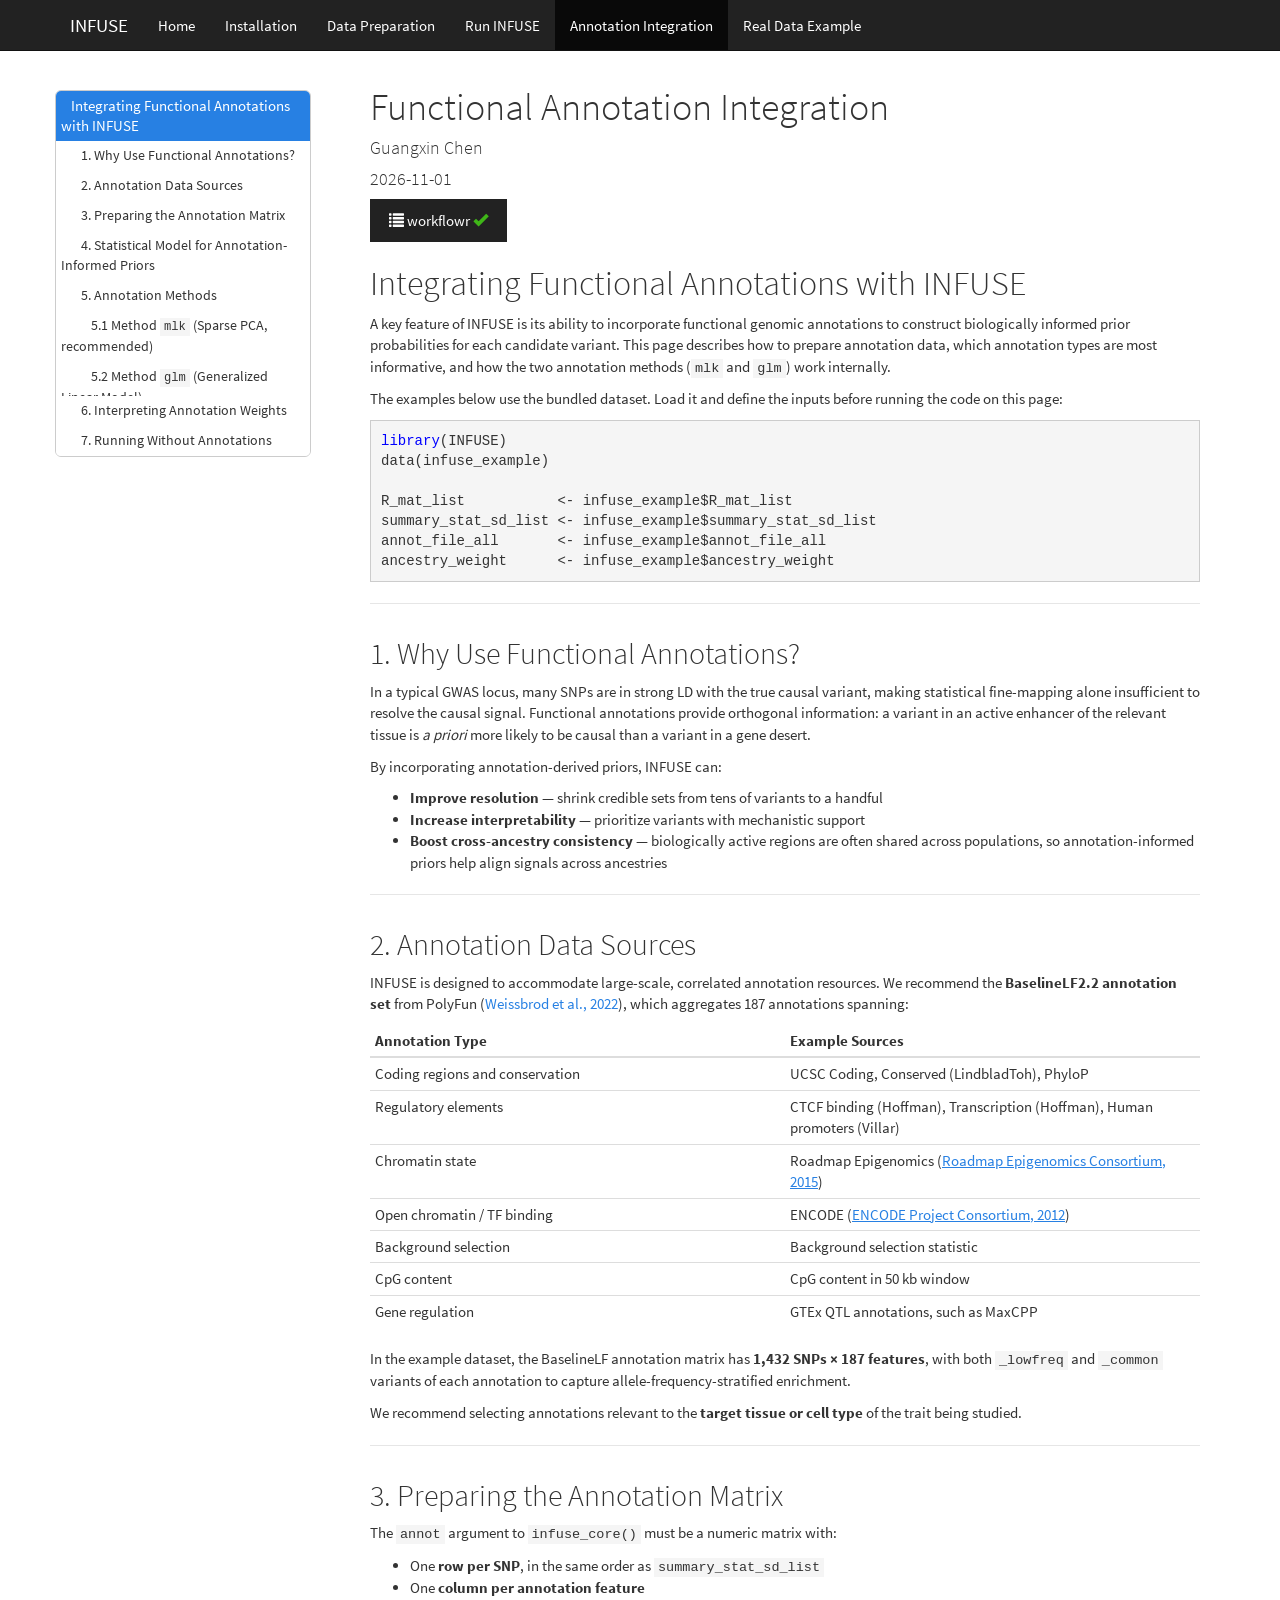
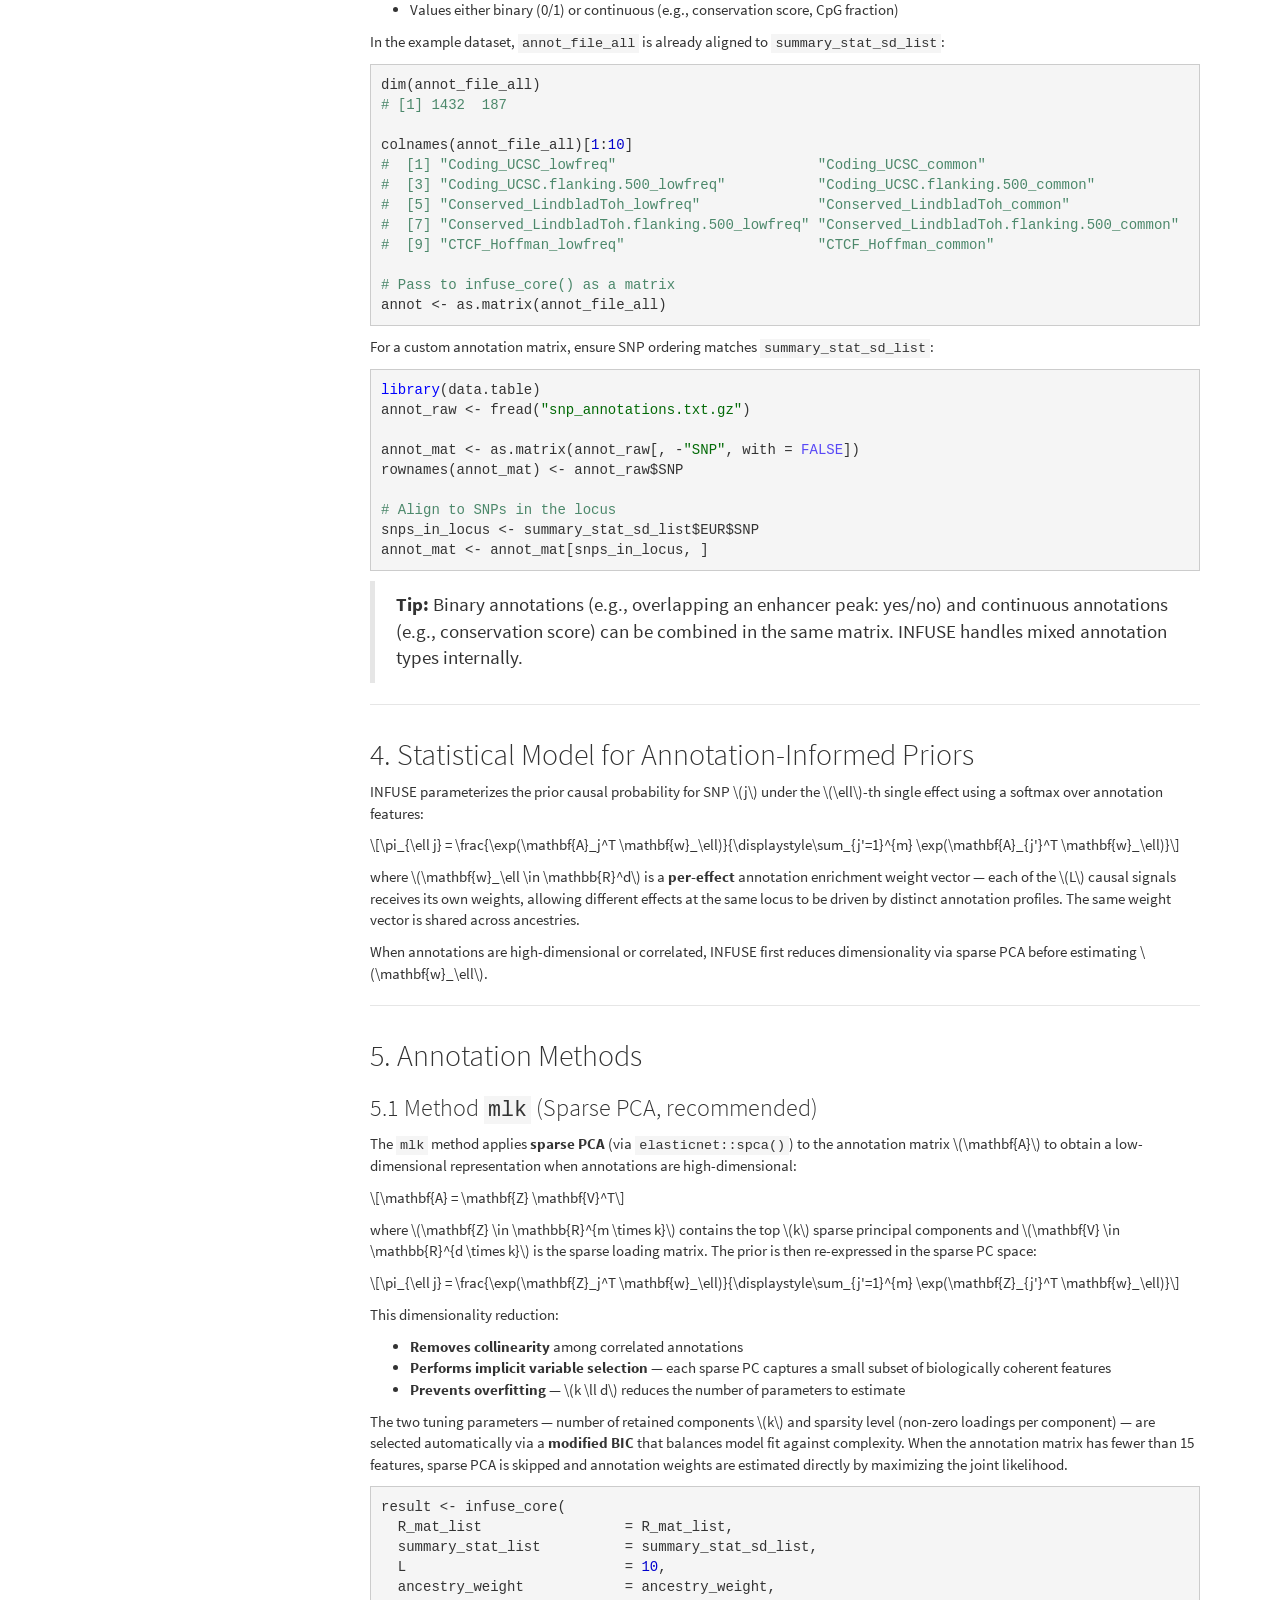
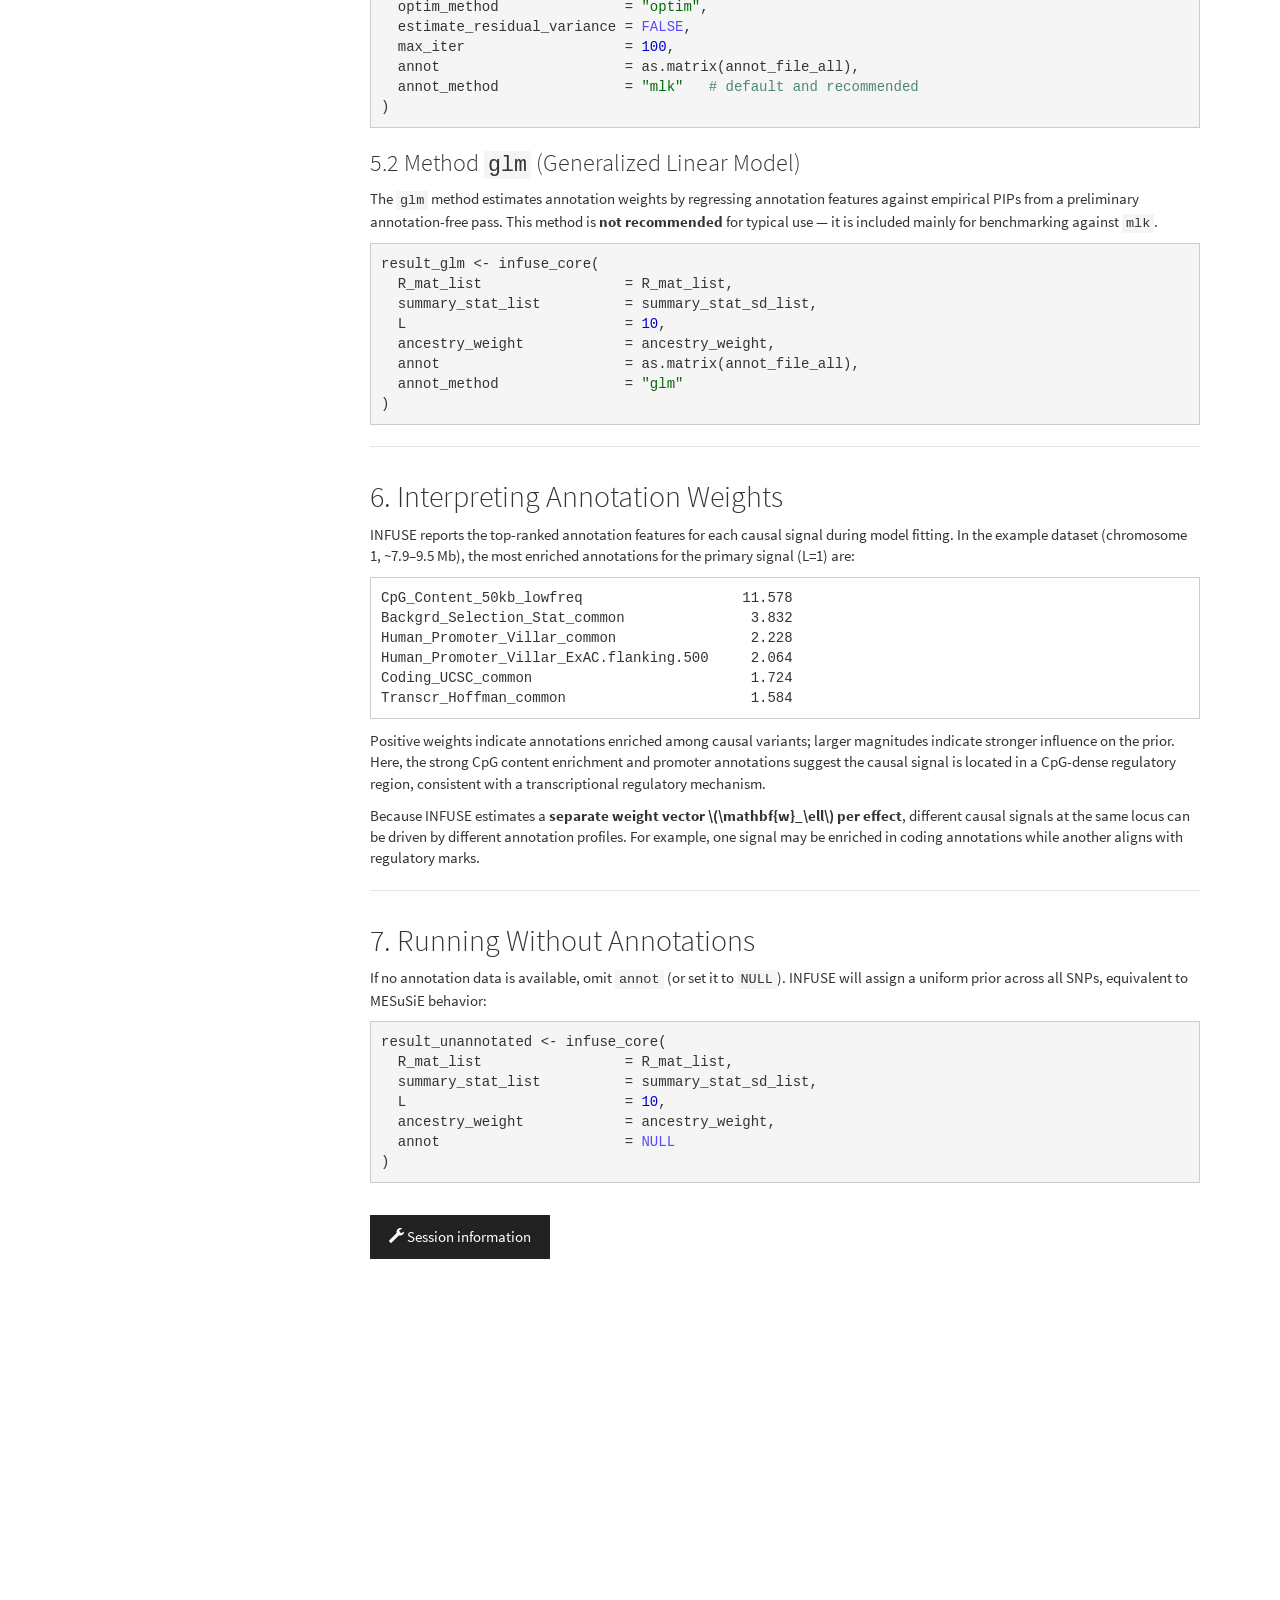
==== commit 09044c33: "Update tutorials for ancestry-specific variant modeling" ====
--- a/docs/annotation_integration.html
+++ b/docs/annotation_integration.html
@@ -11,7 +11,7 @@
 
 <meta name="author" content="Guangxin Chen" />
 
-<meta name="date" content="2026-04-10" />
+<meta name="date" content="2026-11-01" />
 
 <title>Functional Annotation Integration</title>
 
@@ -351,7 +351,7 @@
 </li>
       </ul>
       <ul class="nav navbar-nav navbar-right">
-        
+
       </ul>
     </div><!--/.nav-collapse -->
   </div><!--/.container -->
@@ -363,7 +363,7 @@
 
 <h1 class="title toc-ignore">Functional Annotation Integration</h1>
 <h4 class="author">Guangxin Chen</h4>
-<h4 class="date">2026-04-10</h4>
+<h4 class="date">2026-11-01</h4>
 
 </div>
 
@@ -371,7 +371,7 @@
 <p>
 <button type="button" class="btn btn-default btn-workflowr btn-workflowr-report" data-toggle="collapse" data-target="#workflowr-report">
 <span class="glyphicon glyphicon-list" aria-hidden="true"></span>
-workflowr <span class="glyphicon glyphicon-exclamation-sign text-danger"
+workflowr <span class="glyphicon glyphicon-ok text-success"
 aria-hidden="true"></span>
 </button>
 </p>
@@ -382,8 +382,8 @@
 </li>
 <li>
 <a data-toggle="tab" href="#checks"> Checks <span
-class="glyphicon glyphicon-exclamation-sign text-danger"
-aria-hidden="true"></span> </a>
+class="glyphicon glyphicon-ok text-success" aria-hidden="true"></span>
+</a>
 </li>
 <li>
 <a data-toggle="tab" href="#versions">Past versions</a>
@@ -392,16 +392,16 @@
 <div class="tab-content">
 <div id="summary" class="tab-pane fade in active">
 <p>
-<strong>Last updated:</strong> 2026-05-20
+<strong>Last updated:</strong> 2026-11-01
 </p>
 <p>
 <strong>Checks:</strong> <span
-class="glyphicon glyphicon-ok text-success" aria-hidden="true"></span> 6
+class="glyphicon glyphicon-ok text-success" aria-hidden="true"></span> 7
 <span class="glyphicon glyphicon-exclamation-sign text-danger"
-aria-hidden="true"></span> 1
+aria-hidden="true"></span> 0
 </p>
 <p>
-<strong>Knit directory:</strong> <code>INFUSE_website/</code> <span
+<strong>Knit directory:</strong> <code>site/</code> <span
 class="glyphicon glyphicon-question-sign" aria-hidden="true"
 title="This is the local directory in which the code in this file was executed.">
 </span>
@@ -421,21 +421,18 @@
 <div class="panel panel-default">
 <div class="panel-heading">
 <p class="panel-title">
-<a data-toggle="collapse" data-parent="#workflowr-checks" href="#strongRMarkdownfilestronguncommittedchanges">
-<span class="glyphicon glyphicon-exclamation-sign text-danger"
-aria-hidden="true"></span> <strong>R Markdown file:</strong> uncommitted
-changes </a>
-</p>
-</div>
-<div id="strongRMarkdownfilestronguncommittedchanges"
+<a data-toggle="collapse" data-parent="#workflowr-checks" href="#strongRMarkdownfilestronguptodate">
+<span class="glyphicon glyphicon-ok text-success"
+aria-hidden="true"></span> <strong>R Markdown file:</strong> up-to-date
+</a>
+</p>
+</div>
+<div id="strongRMarkdownfilestronguptodate"
 class="panel-collapse collapse">
 <div class="panel-body">
-<p>The R Markdown is untracked by Git. To know which version of the R
-Markdown file created these results, you’ll want to first commit it to
-the Git repo. If you’re still working on the analysis, you can ignore
-this warning. When you’re finished, you can run
-<code>wflow_publish</code> to commit the R Markdown file and build the
-HTML.</p>
+<p>Great! Since the R Markdown file has been committed to the Git
+repository, you know the exact version of the code that produced these
+results.</p>
 </div>
 </div>
 </div>
@@ -526,13 +523,15 @@
 <div class="panel panel-default">
 <div class="panel-heading">
 <p class="panel-title">
-<a data-toggle="collapse" data-parent="#workflowr-checks" href="#strongRepositoryversionstrongf46ac6d">
+<a data-toggle="collapse" data-parent="#workflowr-checks" href="#strongRepositoryversionstrongahrefhttpsgithubcomgchen4422INFUSEtreefc5cf11f24ce53f54d53c7746b292a4d3f70f47atargetblankfc5cf11a">
 <span class="glyphicon glyphicon-ok text-success"
-aria-hidden="true"></span> <strong>Repository version:</strong> f46ac6d
+aria-hidden="true"></span> <strong>Repository version:</strong>
+<a href="https://github.com/gchen4422/INFUSE/tree/fc5cf11f24ce53f54d53c7746b292a4d3f70f47a" target="_blank">fc5cf11</a>
 </a>
 </p>
 </div>
-<div id="strongRepositoryversionstrongf46ac6d"
+<div
+id="strongRepositoryversionstrongahrefhttpsgithubcomgchen4422INFUSEtreefc5cf11f24ce53f54d53c7746b292a4d3f70f47atargetblankfc5cf11a"
 class="panel-collapse collapse">
 <div class="panel-body">
 <p>
@@ -541,7 +540,8 @@
 reproducibility.
 </p>
 <p>
-The results in this page were generated with repository version f46ac6d.
+The results in this page were generated with repository version
+<a href="https://github.com/gchen4422/INFUSE/tree/fc5cf11f24ce53f54d53c7746b292a4d3f70f47a" target="_blank">fc5cf11</a>.
 See the <em>Past versions</em> tab to see a history of the changes made
 to the R Markdown and HTML files.
 </p>
@@ -555,25 +555,7 @@
 were generated:
 </p>
 <pre><code>
-Ignored files:
-    Ignored:    .claude/
-    Ignored:    analysis/INFUSE.png
-
-Untracked files:
-    Untracked:  MAFPC_method_guangxin_revision_4.docx
-    Untracked:  analysis/Data_prepare.Rmd
-    Untracked:  analysis/Run_INFUSE.Rmd
-    Untracked:  analysis/annotation_integration.Rmd
-    Untracked:  analysis/custom.css
-    Untracked:  analysis/installation.Rmd
-    Untracked:  analysis/real_data_example.Rmd
-    Untracked:  build_site.R
-    Untracked:  code/data_prep_utils.R
-    Untracked:  code/plot_utils.R
-
-Unstaged changes:
-    Modified:   analysis/_site.yml
-
+working directory clean
 </code></pre>
 <p>
 Note that any generated files, e.g. HTML, png, CSS, etc., are not
@@ -588,9 +570,90 @@
 </div>
 <div id="versions" class="tab-pane fade">
 <p>
-There are no past versions. Publish this analysis with
-<code>wflow_publish()</code> to start tracking its development.
-</p>
+These are the previous versions of the repository in which changes were
+made to the R Markdown
+(<code>analysis/annotation_integration.Rmd</code>) and HTML
+(<code>docs/annotation_integration.html</code>) files. If you’ve
+configured a remote Git repository (see <code>?wflow_git_remote</code>),
+click on the hyperlinks in the table below to view the files as they
+were in that past version.
+</p>
+<div class="table-responsive">
+<table class="table table-condensed table-hover">
+<thead>
+<tr>
+<th>
+File
+</th>
+<th>
+Version
+</th>
+<th>
+Author
+</th>
+<th>
+Date
+</th>
+<th>
+Message
+</th>
+</tr>
+</thead>
+<tbody>
+<tr>
+<td>
+Rmd
+</td>
+<td>
+<a href="https://github.com/gchen4422/INFUSE/blob/fc5cf11f24ce53f54d53c7746b292a4d3f70f47a/analysis/annotation_integration.Rmd" target="_blank">fc5cf11</a>
+</td>
+<td>
+Guangxin Chen
+</td>
+<td>
+2026-11-01
+</td>
+<td>
+Load bundled inputs in annotation tutorial and remove obsolete link
+</td>
+</tr>
+<tr>
+<td>
+Rmd
+</td>
+<td>
+<a href="https://github.com/gchen4422/INFUSE/blob/23356cb2e808552f11c93b348e6edc5fd7e4df84/analysis/annotation_integration.Rmd" target="_blank">23356cb</a>
+</td>
+<td>
+Guangxin Chen
+</td>
+<td>
+2026-06-10
+</td>
+<td>
+Add INFUSE website (workflowr project) on gh-pages branch
+</td>
+</tr>
+<tr>
+<td>
+html
+</td>
+<td>
+<a href="https://rawcdn.githack.com/gchen4422/INFUSE/23356cb2e808552f11c93b348e6edc5fd7e4df84/docs/annotation_integration.html" target="_blank">23356cb</a>
+</td>
+<td>
+Guangxin Chen
+</td>
+<td>
+2026-06-10
+</td>
+<td>
+Add INFUSE website (workflowr project) on gh-pages branch
+</td>
+</tr>
+</tbody>
+</table>
+</div>
 <hr>
 </div>
 </div>
@@ -604,6 +667,15 @@
 prepare annotation data, which annotation types are most informative,
 and how the two annotation methods (<code>mlk</code> and
 <code>glm</code>) work internally.</p>
+<p>The examples below use the bundled dataset. Load it and define the
+inputs before running the code on this page:</p>
+<pre class="r"><code>library(INFUSE)
+data(infuse_example)
+
+R_mat_list           &lt;- infuse_example$R_mat_list
+summary_stat_sd_list &lt;- infuse_example$summary_stat_sd_list
+annot_file_all       &lt;- infuse_example$annot_file_all
+ancestry_weight      &lt;- infuse_example$ancestry_weight</code></pre>
 <hr />
 <div id="why-use-functional-annotations" class="section level2">
 <h2>1. Why Use Functional Annotations?</h2>
@@ -737,8 +809,7 @@
 <p>INFUSE parameterizes the prior causal probability for SNP <span
 class="math inline">\(j\)</span> under the <span
 class="math inline">\(\ell\)</span>-th single effect using a softmax
-over annotation features (see <a href="index.html">Statistical
-Framework</a>):</p>
+over annotation features:</p>
 <p><span class="math display">\[\pi_{\ell j} = \frac{\exp(\mathbf{A}_j^T
 \mathbf{w}_\ell)}{\displaystyle\sum_{j&#39;=1}^{m}
 \exp(\mathbf{A}_{j&#39;}^T \mathbf{w}_\ell)}\]</span></p>
@@ -872,31 +943,31 @@
 BLAS/LAPACK: /apps/spack/negishi/apps/openblas/0.3.21-gcc-12.2.0-lzvicim/lib/libopenblas_zenp-r0.3.21.so
 
 locale:
- [1] LC_CTYPE=en_US.UTF-8       LC_NUMERIC=C              
- [3] LC_TIME=en_US.UTF-8        LC_COLLATE=en_US.UTF-8    
- [5] LC_MONETARY=en_US.UTF-8    LC_MESSAGES=en_US.UTF-8   
- [7] LC_PAPER=en_US.UTF-8       LC_NAME=C                 
- [9] LC_ADDRESS=C               LC_TELEPHONE=C            
-[11] LC_MEASUREMENT=en_US.UTF-8 LC_IDENTIFICATION=C       
+ [1] LC_CTYPE=C.UTF-8       LC_NUMERIC=C           LC_TIME=C.UTF-8
+ [4] LC_COLLATE=C.UTF-8     LC_MONETARY=C.UTF-8    LC_MESSAGES=C.UTF-8
+ [7] LC_PAPER=C.UTF-8       LC_NAME=C              LC_ADDRESS=C
+[10] LC_TELEPHONE=C         LC_MEASUREMENT=C.UTF-8 LC_IDENTIFICATION=C
 
 attached base packages:
-[1] stats     graphics  grDevices utils     datasets  methods   base     
+[1] stats     graphics  grDevices utils     datasets  methods   base
 
 other attached packages:
-[1] workflowr_1.7.2
+[1] INFUSE_0.0.2.9000
 
 loaded via a namespace (and not attached):
- [1] Rcpp_1.1.1        compiler_4.2.2    pillar_1.9.0      bslib_0.8.0      
- [5] later_1.3.2       git2r_0.36.2      jquerylib_0.1.4   tools_4.2.2      
- [9] getPass_0.2-4     digest_0.6.37     jsonlite_2.0.0    evaluate_1.0.5   
-[13] lifecycle_1.0.5   tibble_3.2.1      pkgconfig_2.0.3   rlang_1.2.0      
-[17] cli_3.6.3         rstudioapi_0.14   yaml_2.3.10       xfun_0.48        
-[21] fastmap_1.2.0     httr_1.4.7        stringr_1.5.1     knitr_1.48       
-[25] fs_2.0.1          vctrs_0.6.5       sass_0.4.9        rprojroot_2.1.1  
-[29] glue_1.8.0        R6_2.6.1          processx_3.8.7    fansi_1.0.6      
-[33] rmarkdown_2.28    callr_3.7.6       magrittr_2.0.3    whisker_0.4      
-[37] ps_1.9.2          promises_1.3.0    htmltools_0.5.8.1 httpuv_1.6.6     
-[41] utf8_1.2.4        stringi_1.8.4     cachem_1.1.0     </code></pre>
+ [1] Rcpp_1.1.1        nloptr_2.1.1      pillar_1.9.0      compiler_4.2.2
+ [5] bslib_0.8.0       later_1.3.2       jquerylib_0.1.4   git2r_0.36.2
+ [9] workflowr_1.7.2   tools_4.2.2       digest_0.6.37     gtable_0.3.6
+[13] lattice_0.20-45   jsonlite_2.0.0    evaluate_1.0.5    lifecycle_1.0.5
+[17] tibble_3.2.1      pkgconfig_2.0.3   rlang_1.2.0       Matrix_1.6-4
+[21] cli_3.6.3         yaml_2.3.10       xfun_0.48         fastmap_1.2.0
+[25] stringr_1.5.1     dplyr_1.1.4       knitr_1.48        generics_0.1.3
+[29] fs_2.0.1          vctrs_0.6.5       sass_0.4.9        grid_4.2.2
+[33] tidyselect_1.2.1  rprojroot_2.1.1   glue_1.8.0        R6_2.6.1
+[37] fansi_1.0.6       rmarkdown_2.28    mixsqp_0.3-54     irlba_2.3.5.1
+[41] ggplot2_3.5.2     magrittr_2.0.3    whisker_0.4       scales_1.3.0
+[45] promises_1.3.0    htmltools_0.5.8.1 colorspace_2.1-1  httpuv_1.6.6
+[49] utf8_1.2.4        stringi_1.8.4     munsell_0.5.1     cachem_1.1.0     </code></pre>
 </div>
 </div>
 </div>
